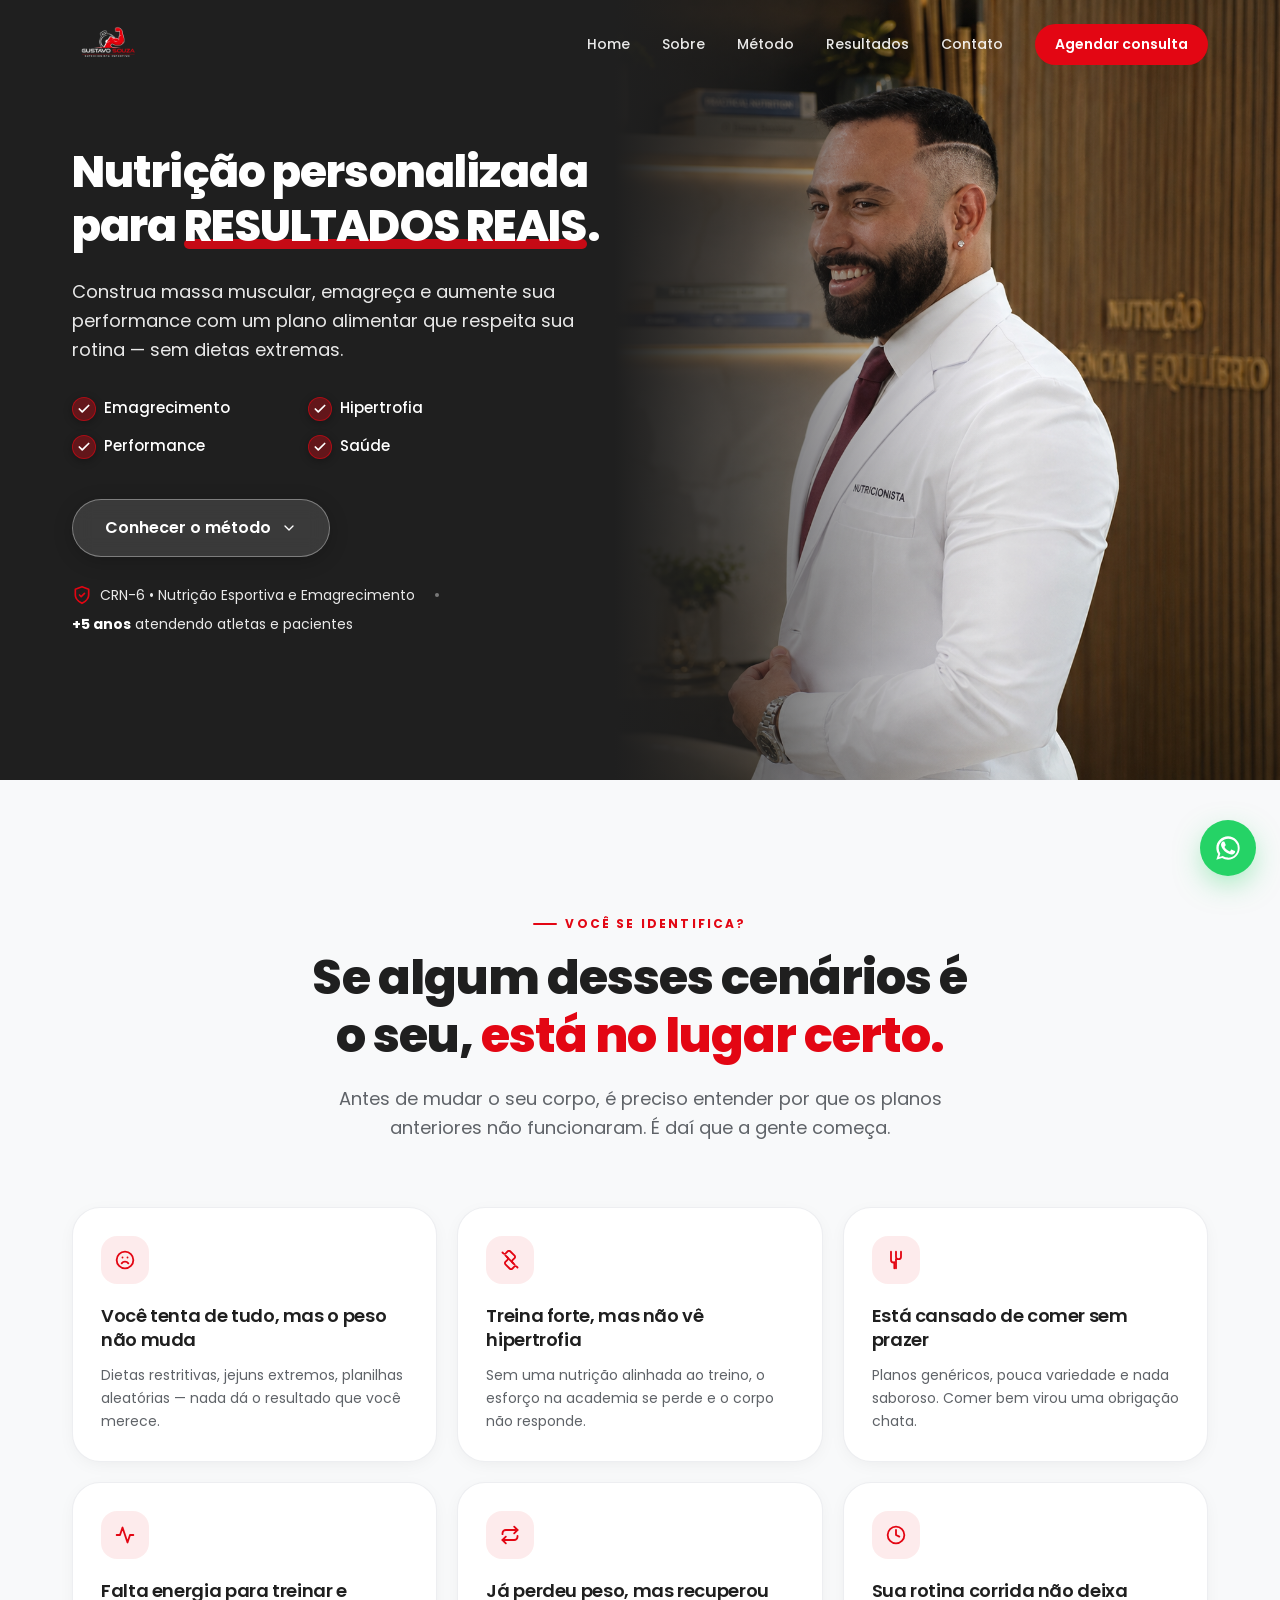
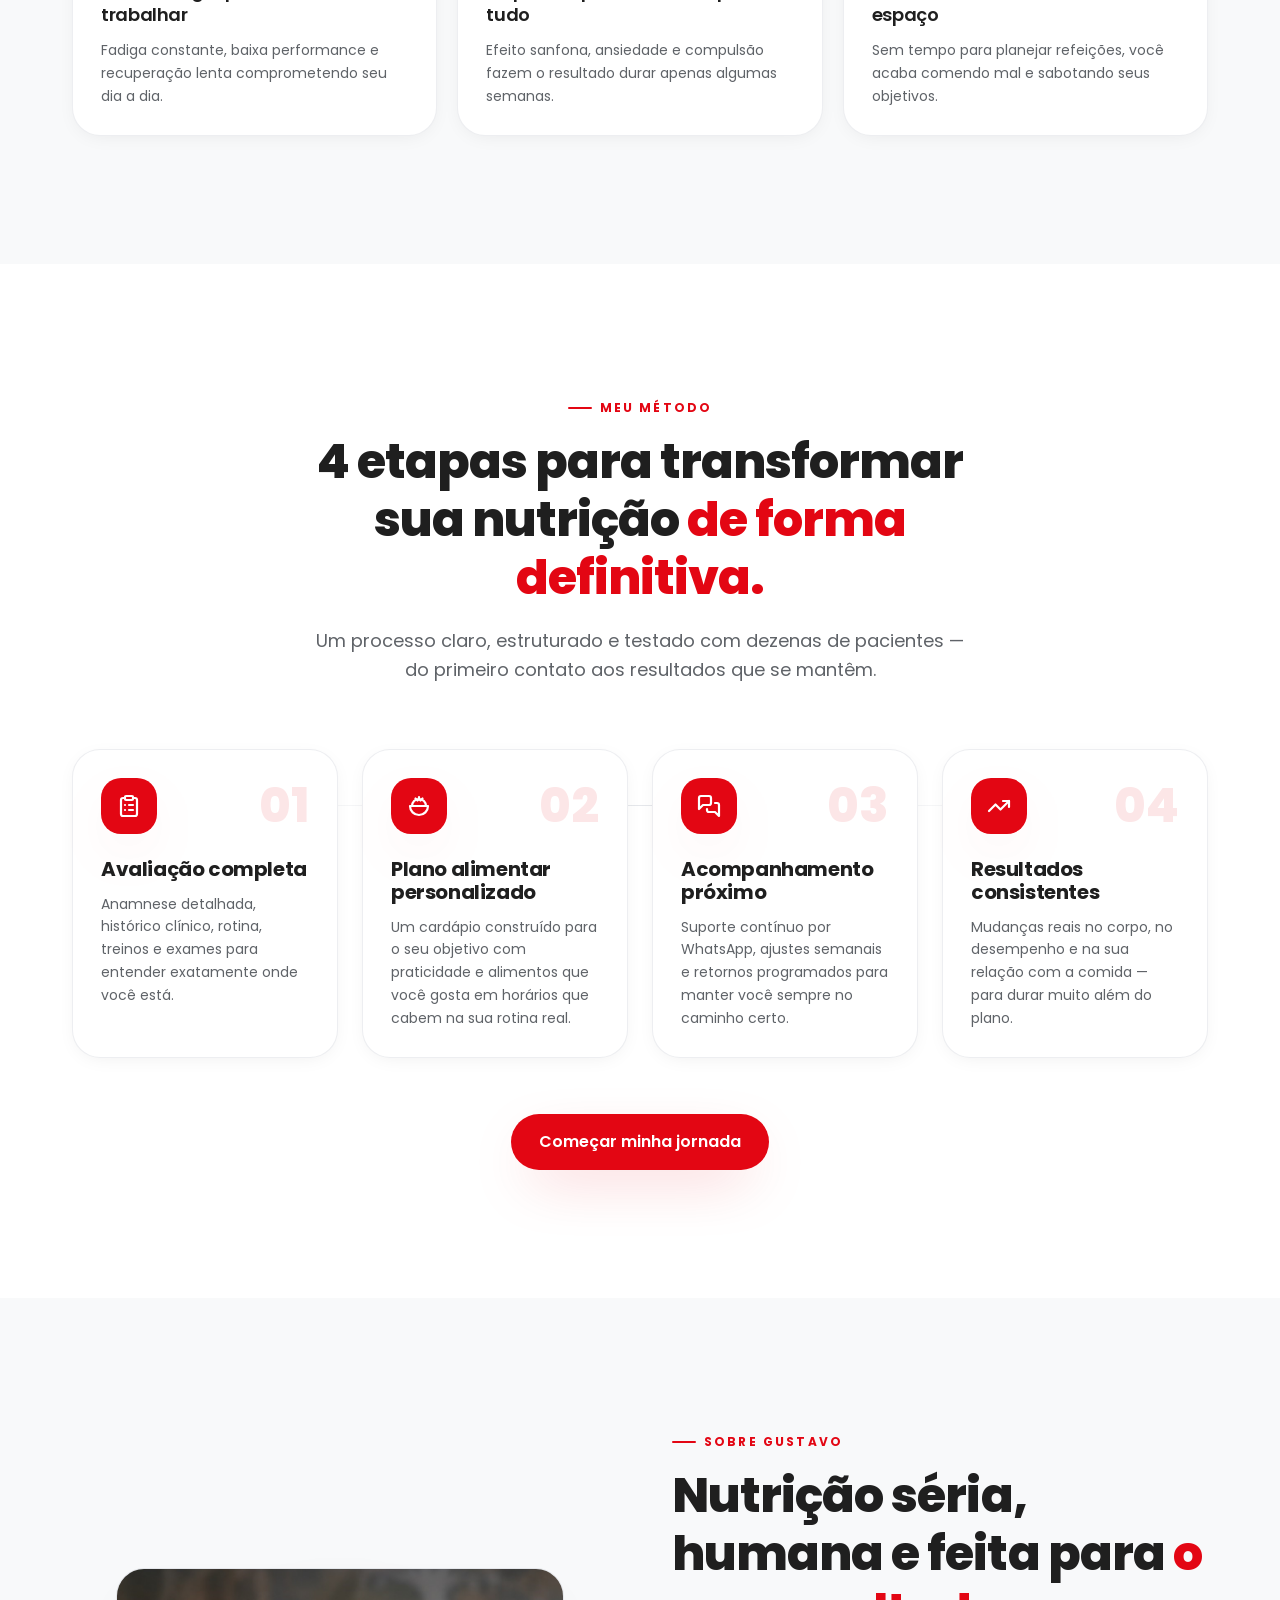
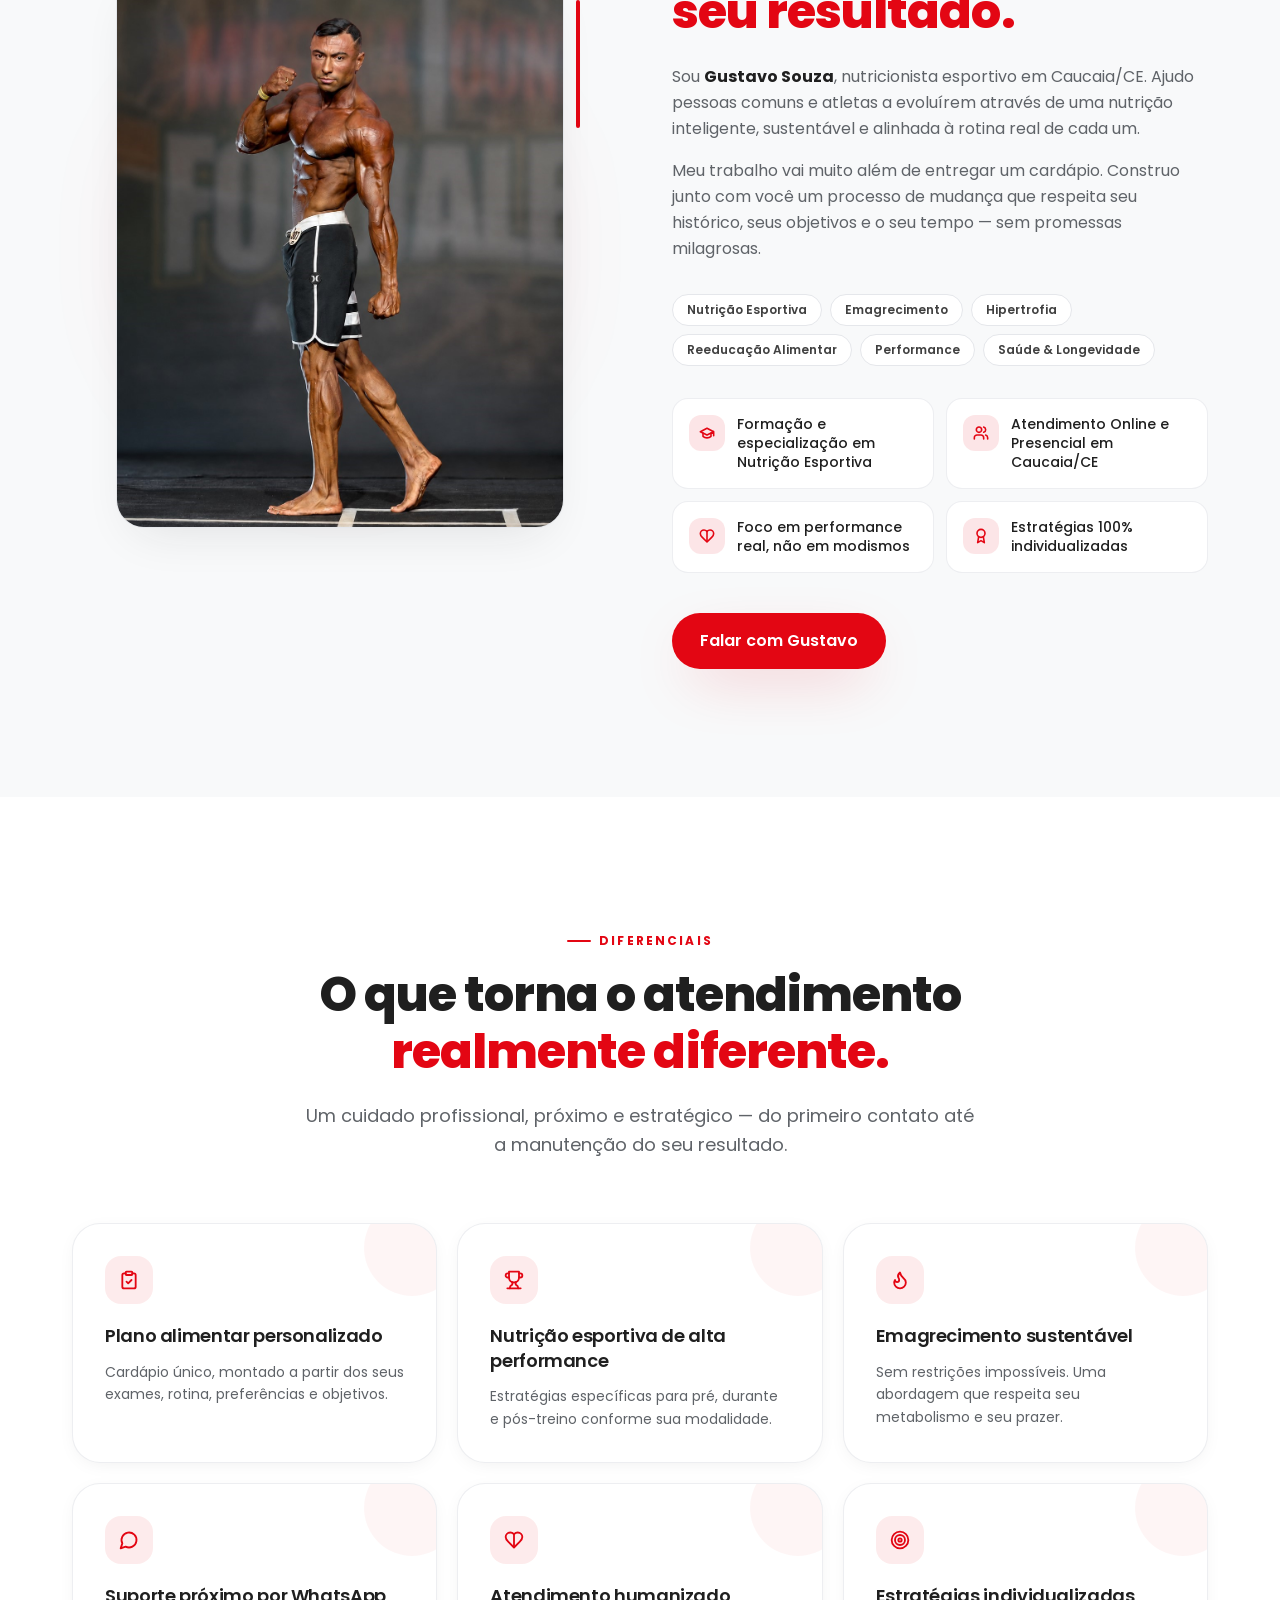
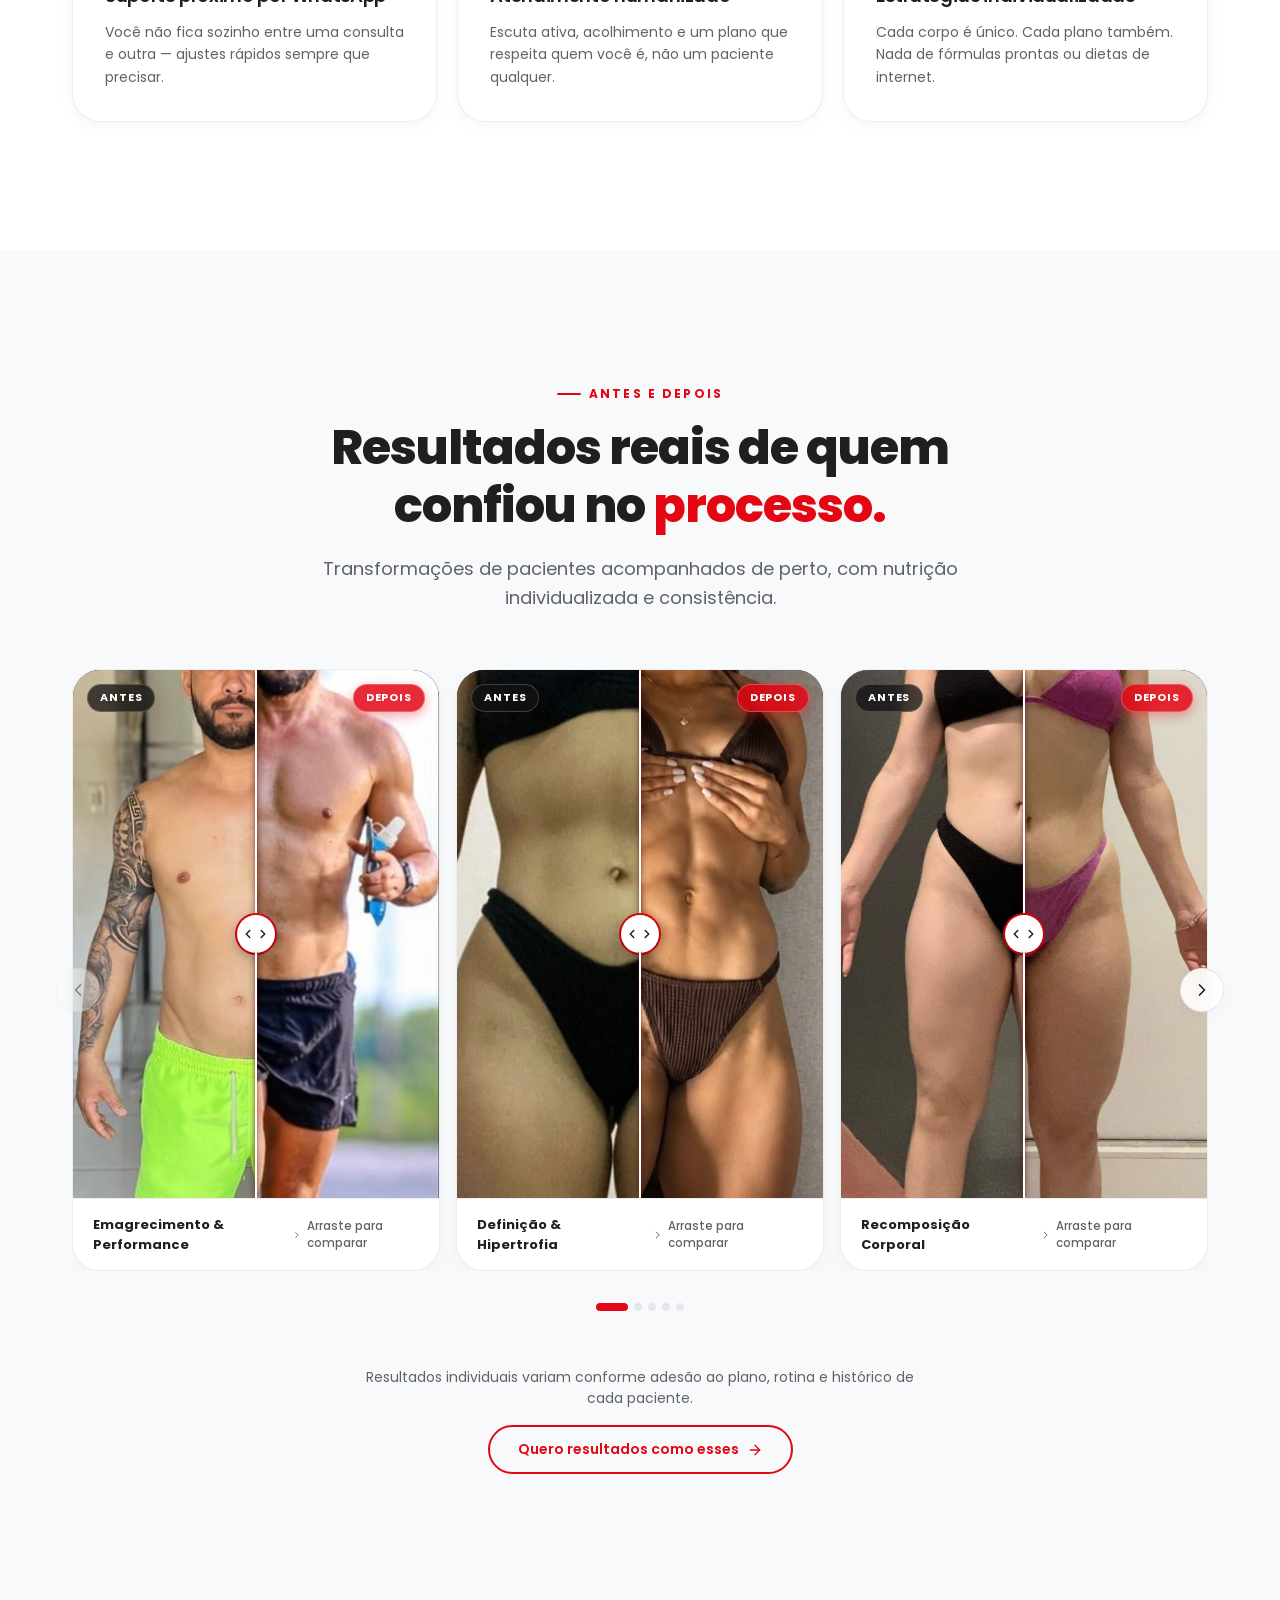
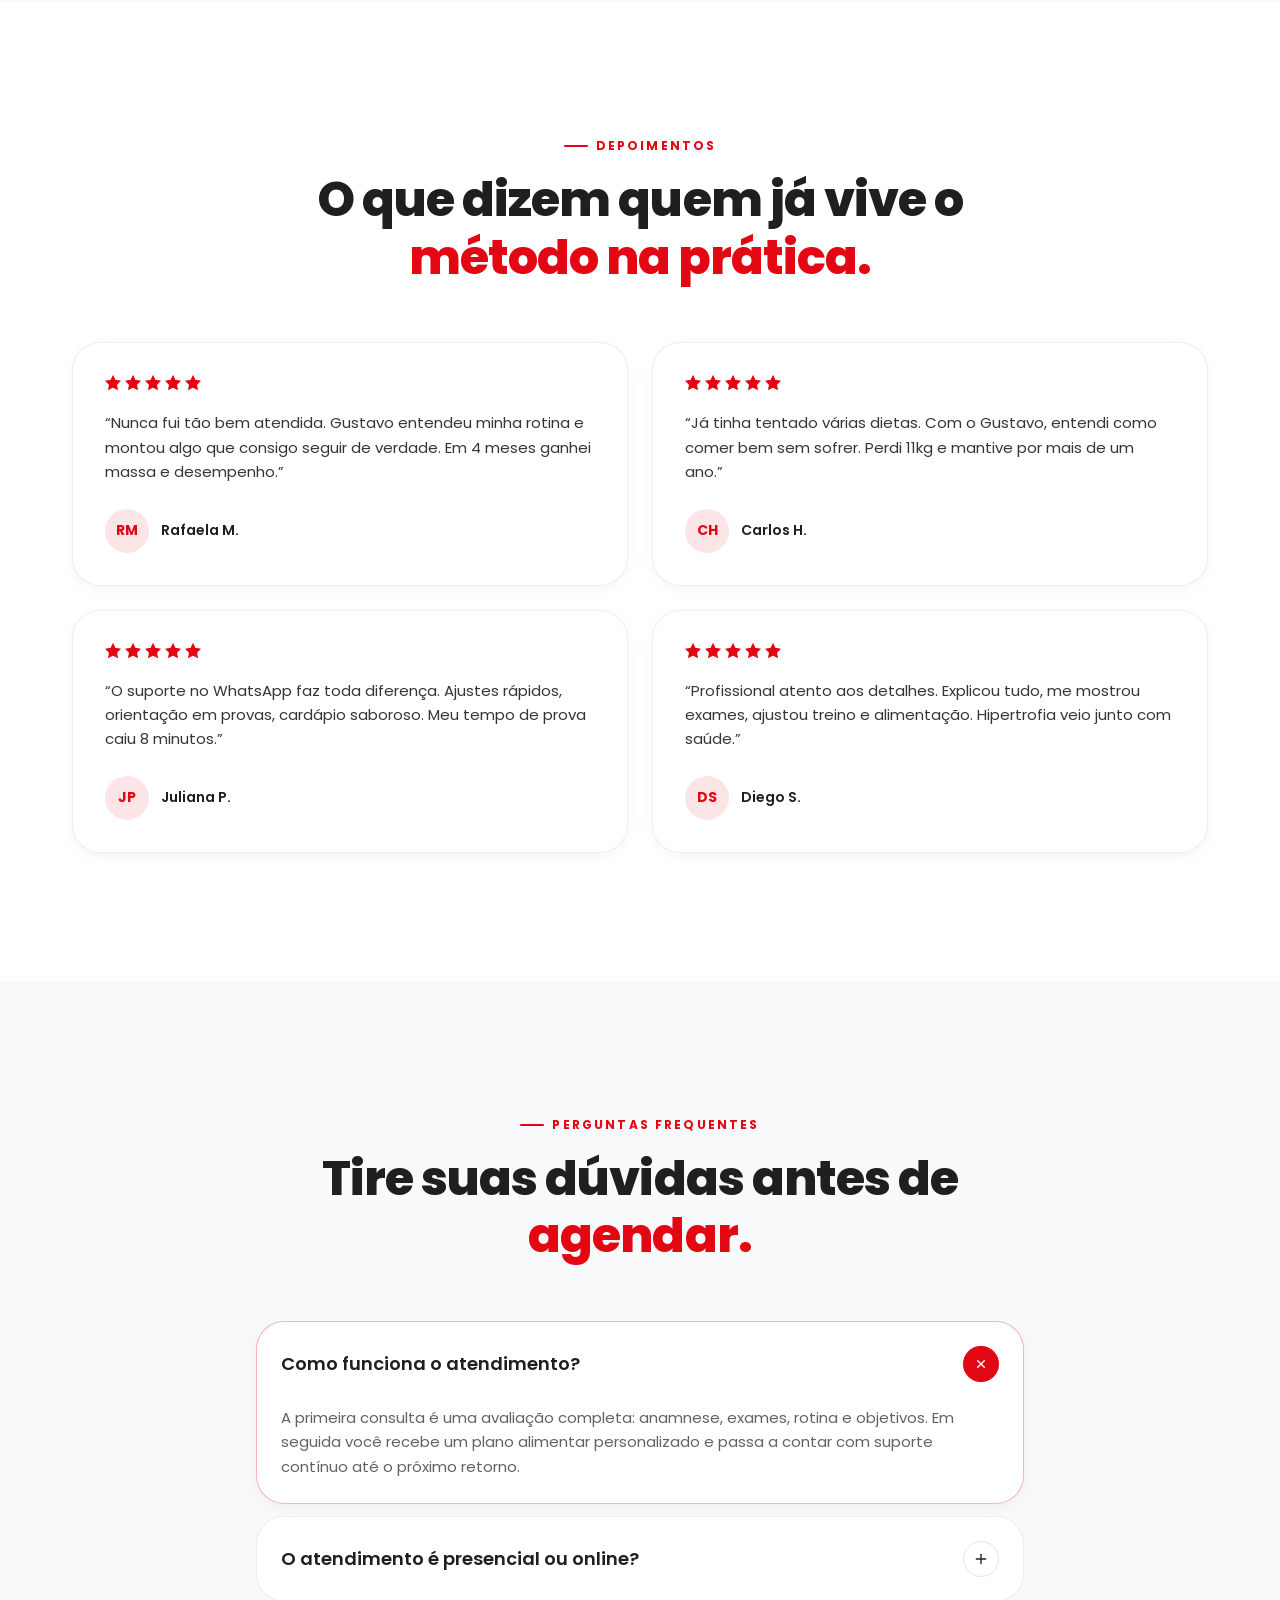
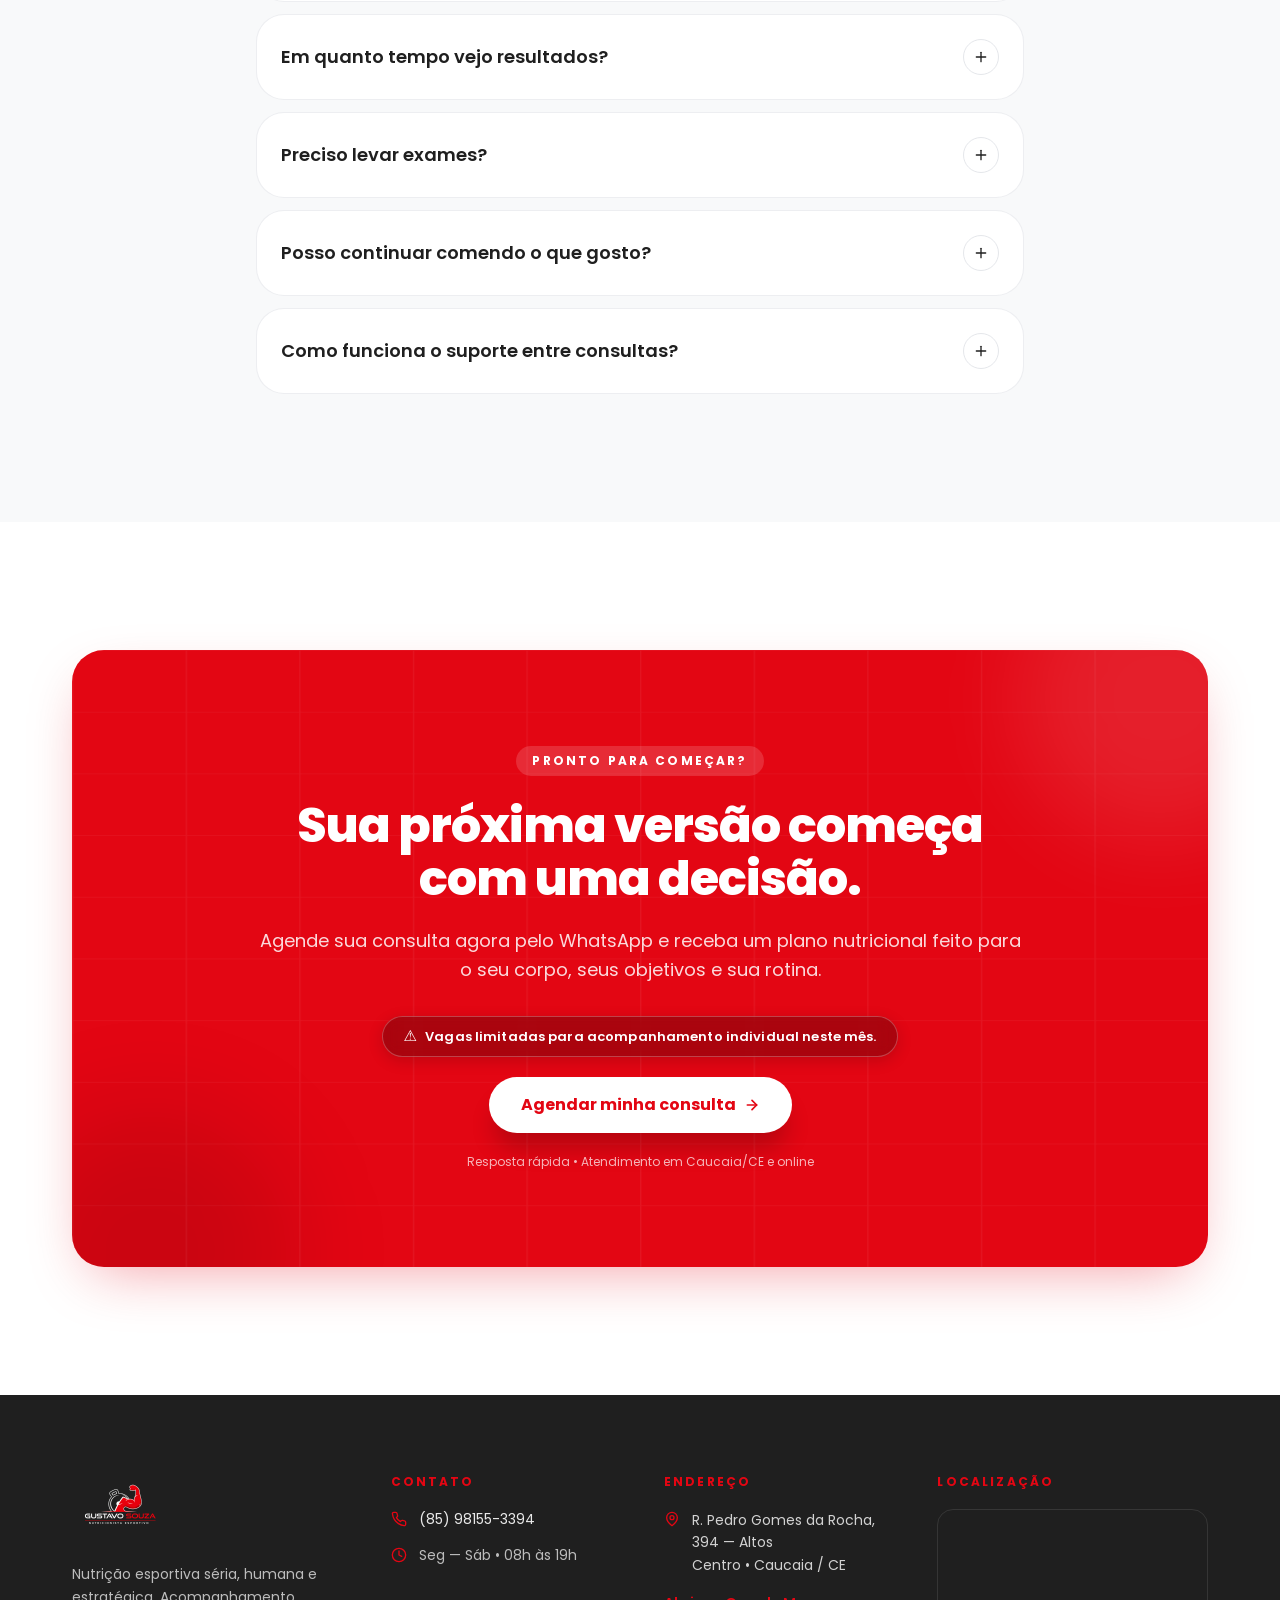
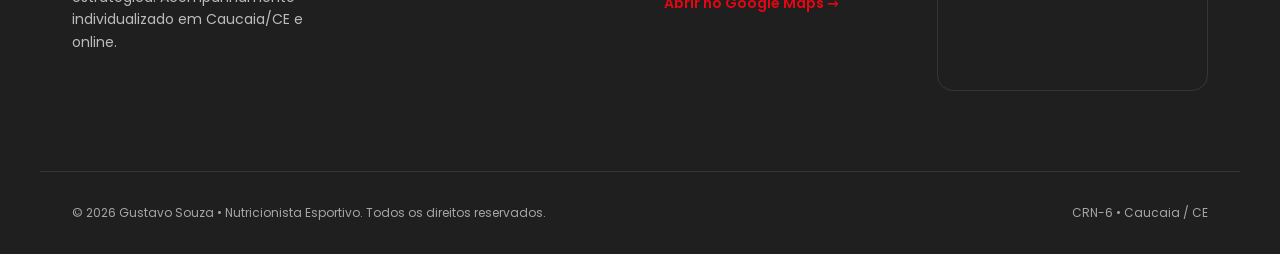
==== index.html @ 4f9041b0 "feat: updates on hero section and Google Tag Manager" ====
<!DOCTYPE html>
<html lang="pt-BR">
<head>
  <!-- Google Tag Manager -->
  <script>(function(w,d,s,l,i){w[l]=w[l]||[];w[l].push({'gtm.start':
  new Date().getTime(),event:'gtm.js'});var f=d.getElementsByTagName(s)[0],
  j=d.createElement(s),dl=l!='dataLayer'?'&l='+l:'';j.async=true;j.src=
  'https://www.googletagmanager.com/gtm.js?id='+i+dl;f.parentNode.insertBefore(j,f);
  })(window,document,'script','dataLayer','GTM-PV9TGR3S');</script>
  <!-- End Google Tag Manager -->

  <meta charset="UTF-8">
  <meta name="viewport" content="width=device-width, initial-scale=1.0">
  
  <title>Gustavo Souza | Nutricionista Esportivo em Caucaia - CE</title>
  <meta name="description" content="Nutrição esportiva personalizada para emagrecimento, hipertrofia e performance. Atendimento presencial em Caucaia/CE e online. Agende sua consulta.">
  <meta name="author" content="Gustavo Souza">
  <link rel="canonical" href="/">
  <link rel="icon" href="favicon.ico" type="image/x-icon">

  <!-- Open Graph / Facebook -->
  <meta property="og:type" content="website">
  <meta property="og:site_name" content="Gustavo Souza — Nutricionista Esportivo">
  <meta property="og:title" content="Gustavo Souza | Nutricionista Esportivo em Caucaia - CE">
  <meta property="og:description" content="Transforme seu corpo com acompanhamento nutricional de verdade. Um plano alimentar 100% individualizado, construído para o seu objetivo, sua rotina e o seu esporte.">
  <meta property="og:image" content="https://pub-bb2e103a32db4e198524a2e9ed8f35b4.r2.dev/20be8e9d-5574-4bac-8b12-e38457a24811/id-preview-db4b318c--a1ed5314-d786-4483-9658-55f9cb4c5304.lovable.app-1783115321858.png">

  <!-- Twitter -->
  <meta name="twitter:card" content="summary_large_image">
  <meta name="twitter:title" content="Gustavo Souza | Nutricionista Esportivo em Caucaia - CE">
  <meta name="twitter:description" content="Transforme seu corpo com acompanhamento nutricional de verdade. Um plano alimentar 100% individualizado, construído para o seu objetivo, sua rotina e o seu esporte.">
  <meta name="twitter:image" content="https://pub-bb2e103a32db4e198524a2e9ed8f35b4.r2.dev/20be8e9d-5574-4bac-8b12-e38457a24811/id-preview-db4b318c--a1ed5314-d786-4483-9658-55f9cb4c5304.lovable.app-1783115321858.png">

  <!-- Google Fonts Preconnect -->
  <link rel="preconnect" href="https://fonts.googleapis.com">
  <link rel="preconnect" href="https://fonts.gstatic.com" crossorigin>

  <!-- Structured Data / Schema.org -->
  <script type="application/ld+json">
  {
    "@context": "https://schema.org",
    "@type": "LocalBusiness",
    "@id": "#gustavo-souza-nutri",
    "name": "Gustavo Souza — Nutricionista Esportivo",
    "description": "Nutrição esportiva personalizada para emagrecimento, hipertrofia e performance. Atendimento presencial em Caucaia/CE e online. Agende sua consulta.",
    "telephone": "+55-85-98155-3394",
    "priceRange": "$$",
    "address": {
      "@type": "PostalAddress",
      "streetAddress": "R. Pedro Gomes da Rocha, 394 Altos",
      "addressLocality": "Caucaia",
      "addressRegion": "CE",
      "addressCountry": "BR"
    },
    "areaServed": "Caucaia, CE",
    "medicalSpecialty": "Nutrition"
  }
  </script>

  <!-- Stylesheet -->
  <link rel="stylesheet" href="css/style.css">
</head>
<body>
  <!-- Google Tag Manager (noscript) -->
  <noscript><iframe src="https://www.googletagmanager.com/ns.html?id=GTM-PV9TGR3S"
  height="0" width="0" style="display:none;visibility:hidden"></iframe></noscript>
  <!-- End Google Tag Manager (noscript) -->

  <!-- Header -->
  <header class="site-header">
    <div class="container-x header-container">
      <a href="#home" class="logo-link">
        <img src="images/logo.png" alt="Gustavo Souza — Nutricionista Esportivo" class="logo-img">
      </a>

      <div class="header-actions">
        <nav class="nav-desktop">
          <a href="#home" class="nav-link">Home</a>
          <a href="#sobre" class="nav-link">Sobre</a>
          <a href="#metodo" class="nav-link">Método</a>
          <a href="#resultados" class="nav-link">Resultados</a>
          <a href="#contato" class="nav-link">Contato</a>
        </nav>

        <a href="#agendar-agora" class="btn-primary">
          Agendar consulta
        </a>

        <button aria-label="Abrir menu" class="btn-mobile-toggle">
          <svg width="20" height="20" viewBox="0 0 24 24" fill="none" stroke="currentColor" stroke-width="2" stroke-linecap="round" stroke-linejoin="round"><line x1="4" x2="20" y1="12" y2="12"/><line x1="4" x2="20" y1="6" y2="6"/><line x1="4" x2="20" y1="18" y2="18"/></svg>
        </button>
      </div>
    </div>

    <!-- Mobile Drawer -->
    <div class="mobile-drawer-wrapper">
      <div class="mobile-drawer-backdrop"></div>
      <aside class="mobile-drawer">
        <div class="drawer-header">
          <img src="images/logo.png" alt="Logo" style="height: 2.5rem;">
          <button aria-label="Fechar menu" class="btn-drawer-close">
            <svg width="20" height="20" viewBox="0 0 24 24" fill="none" stroke="currentColor" stroke-width="2" stroke-linecap="round" stroke-linejoin="round"><path d="M18 6 6 18"/><path d="m6 6 12 12"/></svg>
          </button>
        </div>
        <nav class="drawer-nav">
          <a href="#home" class="drawer-link">Home</a>
          <a href="#sobre" class="drawer-link">Sobre</a>
          <a href="#metodo" class="drawer-link">Método</a>
          <a href="#resultados" class="drawer-link">Resultados</a>
          <a href="#contato" class="drawer-link">Contato</a>
        </nav>
        <a href="#agendar-agora" class="btn-primary btn-primary-lg drawer-link" style="margin-top: auto;">
          Agendar consulta
        </a>
      </aside>
    </div>
  </header>

  <main>
    <!-- Hero Section -->
    <section id="home" class="hero-section">
      <img src="images/gustavo-hero.png" alt="Gustavo Souza, nutricionista esportivo" class="hero-bg-img" loading="eager">
      
      <!-- Contrast Overlays -->
      <div class="hero-overlay-mobile"></div>
      <div class="hero-overlay-mobile-radial"></div>
      <div class="hero-overlay-desktop"></div>

      <div class="container-x hero-content">
        <div class="hero-content-inner">
          <h1 class="hero-title">
            Nutrição personalizada para <span class="highlight-span"><span>RESULTADOS REAIS</span></span>.
          </h1>

          <p class="hero-desc">
            Construa massa muscular, emagreça e aumente sua performance com um plano alimentar que respeita sua rotina — sem dietas extremas.
          </p>

          <ul class="hero-benefits-list">
            <li class="hero-benefit-item">
              <span class="check-icon-box">
                <svg width="14" height="14" viewBox="0 0 24 24" fill="none" stroke="currentColor" stroke-width="3" stroke-linecap="round" stroke-linejoin="round"><polyline points="20 6 9 17 4 12"/></svg>
              </span>
              Emagrecimento
            </li>
            <li class="hero-benefit-item">
              <span class="check-icon-box">
                <svg width="14" height="14" viewBox="0 0 24 24" fill="none" stroke="currentColor" stroke-width="3" stroke-linecap="round" stroke-linejoin="round"><polyline points="20 6 9 17 4 12"/></svg>
              </span>
              Hipertrofia
            </li>
            <li class="hero-benefit-item">
              <span class="check-icon-box">
                <svg width="14" height="14" viewBox="0 0 24 24" fill="none" stroke="currentColor" stroke-width="3" stroke-linecap="round" stroke-linejoin="round"><polyline points="20 6 9 17 4 12"/></svg>
              </span>
              Performance
            </li>
            <li class="hero-benefit-item">
              <span class="check-icon-box">
                <svg width="14" height="14" viewBox="0 0 24 24" fill="none" stroke="currentColor" stroke-width="3" stroke-linecap="round" stroke-linejoin="round"><polyline points="20 6 9 17 4 12"/></svg>
              </span>
              Saúde
            </li>
          </ul>

          <div class="hero-btn-group">
            <a href="#metodo" class="btn-secondary-outline">
              Conhecer o método
              <svg width="16" height="16" viewBox="0 0 24 24" fill="none" stroke="currentColor" stroke-width="2" stroke-linecap="round" stroke-linejoin="round"><path d="m6 9 6 6 6-6"/></svg>
            </a>
          </div>

          <div class="hero-trust-bar">
            <div class="trust-item">
              <svg width="20" height="20" viewBox="0 0 24 24" fill="none" stroke="#E30613" stroke-width="2" stroke-linecap="round" stroke-linejoin="round"><path d="M12 22s8-4 8-10V5l-8-3-8 3v7c0 6 8 10 8 10z"/><path d="m9 12 2 2 4-4"/></svg>
              <span>CRN-6 • Nutrição Esportiva e Emagrecimento</span>
            </div>
            <div class="trust-dot"></div>
            <div>
              <strong style="color: #FFFFFF;">+5 anos</strong> atendendo atletas e pacientes
            </div>
          </div>
        </div>
      </div>
    </section>

    <!-- Problems Section -->
    <section class="py-section bg-surface">
      <div class="container-x">
        <div class="section-header">
          <span class="eyebrow"><span class="eyebrow-line"></span>Você se identifica?</span>
          <h2 class="section-title">
            Se algum desses cenários é o seu, <span class="text-primary">está no lugar certo.</span>
          </h2>
          <p class="section-desc">
            Antes de mudar o seu corpo, é preciso entender por que os planos anteriores não funcionaram. É daí que a gente começa.
          </p>
        </div>

        <div class="cards-grid-3">
          <!-- Card 1 -->
          <article class="problem-card">
            <div class="icon-box-primary">
              <svg width="20" height="20" viewBox="0 0 24 24" fill="none" stroke="currentColor" stroke-width="2.2" stroke-linecap="round" stroke-linejoin="round"><circle cx="12" cy="12" r="10"/><path d="M16 16s-1.5-2-4-2-4 2-4 2"/><line x1="9" x2="9.01" y1="9" y2="9"/><line x1="15" x2="15.01" y1="9" y2="9"/></svg>
            </div>
            <h3 class="card-title">Você tenta de tudo, mas o peso não muda</h3>
            <p class="card-text">Dietas restritivas, jejuns extremos, planilhas aleatórias — nada dá o resultado que você merece.</p>
          </article>

          <!-- Card 2 -->
          <article class="problem-card">
            <div class="icon-box-primary">
              <svg width="20" height="20" viewBox="0 0 24 24" fill="none" stroke="currentColor" stroke-width="2.2" stroke-linecap="round" stroke-linejoin="round"><path d="m6.5 6.5 11 11"/><path d="m21 21-1-1a2 2 0 0 0-2.83 0l-2.5 2.5a2 2 0 0 1-2.83 0l-5.34-5.34a2 2 0 0 1 0-2.83l2.5-2.5a2 2 0 0 0 0-2.83l-1-1"/><path d="m3 3 1 1a2 2 0 0 0 2.83 0l2.5-2.5a2 2 0 0 1 2.83 0l5.34 5.34a2 2 0 0 1 0 2.83l-2.5 2.5a2 2 0 0 0 0 2.83l1 1"/></svg>
            </div>
            <h3 class="card-title">Treina forte, mas não vê hipertrofia</h3>
            <p class="card-text">Sem uma nutrição alinhada ao treino, o esforço na academia se perde e o corpo não responde.</p>
          </article>

          <!-- Card 3 -->
          <article class="problem-card">
            <div class="icon-box-primary">
              <svg width="20" height="20" viewBox="0 0 24 24" fill="none" stroke="currentColor" stroke-width="2.2" stroke-linecap="round" stroke-linejoin="round"><path d="M18 2v6a3 3 0 0 1-3 3 3 3 0 0 1-3-3V2"/><path d="M12 11v11"/><path d="M6 2v10a3 3 0 0 0 3 3h1"/><path d="M10 15v7"/></svg>
            </div>
            <h3 class="card-title">Está cansado de comer sem prazer</h3>
            <p class="card-text">Planos genéricos, pouca variedade e nada saboroso. Comer bem virou uma obrigação chata.</p>
          </article>

          <!-- Card 4 -->
          <article class="problem-card">
            <div class="icon-box-primary">
              <svg width="20" height="20" viewBox="0 0 24 24" fill="none" stroke="currentColor" stroke-width="2.2" stroke-linecap="round" stroke-linejoin="round"><path d="M22 12h-4l-3 9L9 3l-3 9H2"/></svg>
            </div>
            <h3 class="card-title">Falta energia para treinar e trabalhar</h3>
            <p class="card-text">Fadiga constante, baixa performance e recuperação lenta comprometendo seu dia a dia.</p>
          </article>

          <!-- Card 5 -->
          <article class="problem-card">
            <div class="icon-box-primary">
              <svg width="20" height="20" viewBox="0 0 24 24" fill="none" stroke="currentColor" stroke-width="2.2" stroke-linecap="round" stroke-linejoin="round"><path d="m17 2 4 4-4 4"/><path d="M3 11v-1a4 4 0 0 1 4-4h14"/><path d="m7 22-4-4 4-4"/><path d="M21 13v1a4 4 0 0 1-4 4H3"/></svg>
            </div>
            <h3 class="card-title">Já perdeu peso, mas recuperou tudo</h3>
            <p class="card-text">Efeito sanfona, ansiedade e compulsão fazem o resultado durar apenas algumas semanas.</p>
          </article>

          <!-- Card 6 -->
          <article class="problem-card">
            <div class="icon-box-primary">
              <svg width="20" height="20" viewBox="0 0 24 24" fill="none" stroke="currentColor" stroke-width="2.2" stroke-linecap="round" stroke-linejoin="round"><circle cx="12" cy="12" r="10"/><polyline points="12 6 12 12 16 14"/></svg>
            </div>
            <h3 class="card-title">Sua rotina corrida não deixa espaço</h3>
            <p class="card-text">Sem tempo para planejar refeições, você acaba comendo mal e sabotando seus objetivos.</p>
          </article>
        </div>
      </div>
    </section>

    <!-- Method Section -->
    <section id="metodo" class="py-section">
      <div class="container-x">
        <div class="section-header">
          <span class="eyebrow"><span class="eyebrow-line"></span>Meu método</span>
          <h2 class="section-title">
            4 etapas para transformar sua nutrição <span class="text-primary">de forma definitiva.</span>
          </h2>
          <p class="section-desc">
            Um processo claro, estruturado e testado com dezenas de pacientes — do primeiro contato aos resultados que se mantêm.
          </p>
        </div>

        <div class="method-timeline">
          <div class="method-line"></div>
          <ol class="method-grid">
            <!-- Step 1 -->
            <li class="method-card">
              <div class="method-card-top">
                <div class="method-icon-badge">
                  <svg width="24" height="24" viewBox="0 0 24 24" fill="none" stroke="currentColor" stroke-width="2.2" stroke-linecap="round" stroke-linejoin="round"><path d="M16 4h2a2 2 0 0 1 2 2v14a2 2 0 0 1-2 2H6a2 2 0 0 1-2-2V6a2 2 0 0 1 2-2h2"/><path d="M15 2H9a1 1 0 0 0-1 1v2a1 1 0 0 0 1 1h6a1 1 0 0 0 1-1V3a1 1 0 0 0-1-1Z"/><path d="M12 11h4"/><path d="M12 16h4"/><path d="M8 11h.01"/><path d="M8 16h.01"/></svg>
                </div>
                <span class="method-number">01</span>
              </div>
              <h3 class="method-card-title">Avaliação completa</h3>
              <p class="card-text">Anamnese detalhada, histórico clínico, rotina, treinos e exames para entender exatamente onde você está.</p>
            </li>

            <!-- Step 2 -->
            <li class="method-card">
              <div class="method-card-top">
                <div class="method-icon-badge">
                  <svg width="24" height="24" viewBox="0 0 24 24" fill="none" stroke="currentColor" stroke-width="2.2" stroke-linecap="round" stroke-linejoin="round"><path d="M12 21a9 9 0 0 0 9-9H3a9 9 0 0 0 9 9Z"/><path d="M19 12a7 7 0 0 0-14 0"/><path d="M12 3v3"/><path d="m15.5 4.5-2 2"/><path d="m8.5 4.5 2 2"/></svg>
                </div>
                <span class="method-number">02</span>
              </div>
              <h3 class="method-card-title">Plano alimentar personalizado</h3>
              <p class="card-text">Um cardápio construído para o seu objetivo com praticidade e alimentos que você gosta em horários que cabem na sua rotina real.</p>
            </li>

            <!-- Step 3 -->
            <li class="method-card">
              <div class="method-card-top">
                <div class="method-icon-badge">
                  <svg width="24" height="24" viewBox="0 0 24 24" fill="none" stroke="currentColor" stroke-width="2.2" stroke-linecap="round" stroke-linejoin="round"><path d="M14 9a2 2 0 0 1-2 2H6l-4 4V4c0-1.1.9-2 2-2h8a2 2 0 0 1 2 2v5Z"/><path d="M18 9h2a2 2 0 0 1 2 2v11l-4-4h-6a2 2 0 0 1-2-2v-1"/></svg>
                </div>
                <span class="method-number">03</span>
              </div>
              <h3 class="method-card-title">Acompanhamento próximo</h3>
              <p class="card-text">Suporte contínuo por WhatsApp, ajustes semanais e retornos programados para manter você sempre no caminho certo.</p>
            </li>

            <!-- Step 4 -->
            <li class="method-card">
              <div class="method-card-top">
                <div class="method-icon-badge">
                  <svg width="24" height="24" viewBox="0 0 24 24" fill="none" stroke="currentColor" stroke-width="2.2" stroke-linecap="round" stroke-linejoin="round"><polyline points="22 7 13.5 15.5 8.5 10.5 2 17"/><polyline points="16 7 22 7 22 13"/></svg>
                </div>
                <span class="method-number">04</span>
              </div>
              <h3 class="method-card-title">Resultados consistentes</h3>
              <p class="card-text">Mudanças reais no corpo, no desempenho e na sua relação com a comida — para durar muito além do plano.</p>
            </li>
          </ol>
        </div>

        <div style="margin-top: 3.5rem; display: flex; justify-content: center;">
          <a href="#agendar-agora" class="btn-primary btn-primary-lg">
            Começar minha jornada
          </a>
        </div>
      </div>
    </section>

    <!-- About Section -->
    <section id="sobre" class="py-section bg-surface">
      <div class="container-x">
        <div class="about-grid">
          <!-- Photo column -->
          <div class="about-photo-wrapper">
            <div class="about-photo-glow"></div>
            <div class="about-photo-accent-bar"></div>
            <div class="about-photo-frame">
              <img src="images/gustavo.jpg" alt="Gustavo Souza — retrato profissional" class="about-photo-img" loading="lazy">
            </div>
          </div>

          <!-- Content column -->
          <div>
            <span class="eyebrow"><span class="eyebrow-line"></span>Sobre Gustavo</span>
            <h2 class="section-title" style="margin-top: 1rem;">
              Nutrição séria, humana e feita para <span class="text-primary">o seu resultado.</span>
            </h2>

            <div class="about-copy">
              <p>
                Sou <strong style="color: var(--foreground);">Gustavo Souza</strong>, nutricionista esportivo em Caucaia/CE. Ajudo pessoas comuns e atletas a evoluírem através de uma nutrição inteligente, sustentável e alinhada à rotina real de cada um.
              </p>
              <p>
                Meu trabalho vai muito além de entregar um cardápio. Construo junto com você um processo de mudança que respeita seu histórico, seus objetivos e o seu tempo — sem promessas milagrosas.
              </p>
            </div>

            <div class="chips-container">
              <span class="chip-item">Nutrição Esportiva</span>
              <span class="chip-item">Emagrecimento</span>
              <span class="chip-item">Hipertrofia</span>
              <span class="chip-item">Reeducação Alimentar</span>
              <span class="chip-item">Performance</span>
              <span class="chip-item">Saúde &amp; Longevidade</span>
            </div>

            <ul class="highlights-grid">
              <li class="highlight-box">
                <span class="highlight-icon-box">
                  <svg width="16" height="16" viewBox="0 0 24 24" fill="none" stroke="currentColor" stroke-width="2.4" stroke-linecap="round" stroke-linejoin="round"><path d="M22 10v6M2 10l10-5 10 5-10 5z"/><path d="M6 12v5c3 3 9 3 12 0v-5"/></svg>
                </span>
                <span class="highlight-label">Formação e especialização em Nutrição Esportiva</span>
              </li>
              <li class="highlight-box">
                <span class="highlight-icon-box">
                  <svg width="16" height="16" viewBox="0 0 24 24" fill="none" stroke="currentColor" stroke-width="2.4" stroke-linecap="round" stroke-linejoin="round"><path d="M16 21v-2a4 4 0 0 0-4-4H6a4 4 0 0 0-4 4v2"/><circle cx="9" cy="7" r="4"/><path d="M22 21v-2a4 4 0 0 0-3-3.87"/><path d="M16 3.13a4 4 0 0 1 0 7.75"/></svg>
                </span>
                <span class="highlight-label">Atendimento Online e Presencial em Caucaia/CE</span>
              </li>
              <li class="highlight-box">
                <span class="highlight-icon-box">
                  <svg width="16" height="16" viewBox="0 0 24 24" fill="none" stroke="currentColor" stroke-width="2.4" stroke-linecap="round" stroke-linejoin="round"><path d="M19 14c1.49-1.46 3-3.21 3-5.5A5.5 5.5 0 0 0 16.5 3c-1.76 0-3 .5-4.5 2-1.5-1.5-2.74-2-4.5-2A5.5 5.5 0 0 0 2 8.5c0 2.3 1.5 4.05 3 5.5l7 7Z"/><path d="M12 5v14"/></svg>
                </span>
                <span class="highlight-label">Foco em performance real, não em modismos</span>
              </li>
              <li class="highlight-box">
                <span class="highlight-icon-box">
                  <svg width="16" height="16" viewBox="0 0 24 24" fill="none" stroke="currentColor" stroke-width="2.4" stroke-linecap="round" stroke-linejoin="round"><circle cx="12" cy="8" r="6"/><path d="M15.477 12.89 17 22l-5-3-5 3 1.523-9.11"/></svg>
                </span>
                <span class="highlight-label">Estratégias 100% individualizadas</span>
              </li>
            </ul>

            <a href="#agendar-agora" class="btn-primary btn-primary-lg" style="margin-top: 2.5rem;">
              Falar com Gustavo
            </a>
          </div>
        </div>
      </div>
    </section>

    <!-- Differentials Section -->
    <section class="py-section">
      <div class="container-x">
        <div class="section-header">
          <span class="eyebrow"><span class="eyebrow-line"></span>Diferenciais</span>
          <h2 class="section-title">
            O que torna o atendimento <span class="text-primary">realmente diferente.</span>
          </h2>
          <p class="section-desc">
            Um cuidado profissional, próximo e estratégico — do primeiro contato até a manutenção do seu resultado.
          </p>
        </div>

        <div class="cards-grid-3">
          <!-- Diff 1 -->
          <article class="differential-card">
            <div class="diff-radial-shape"></div>
            <div class="icon-box-primary">
              <svg width="20" height="20" viewBox="0 0 24 24" fill="none" stroke="currentColor" stroke-width="2.2" stroke-linecap="round" stroke-linejoin="round"><rect width="8" height="4" x="8" y="2" rx="1" ry="1"/><path d="M16 4h2a2 2 0 0 1 2 2v14a2 2 0 0 1-2 2H6a2 2 0 0 1-2-2V6a2 2 0 0 1 2-2h2"/><path d="m9 14 2 2 4-4"/></svg>
            </div>
            <h3 class="card-title">Plano alimentar personalizado</h3>
            <p class="card-text">Cardápio único, montado a partir dos seus exames, rotina, preferências e objetivos.</p>
          </article>

          <!-- Diff 2 -->
          <article class="differential-card">
            <div class="diff-radial-shape"></div>
            <div class="icon-box-primary">
              <svg width="20" height="20" viewBox="0 0 24 24" fill="none" stroke="currentColor" stroke-width="2.2" stroke-linecap="round" stroke-linejoin="round"><path d="M6 9H4.5a2.5 2.5 0 0 1 0-5H6"/><path d="M18 9h1.5a2.5 2.5 0 0 0 0-5H18"/><path d="M4 22h16"/><path d="M10 14.66V17c0 .55-.47.98-.97 1.21C7.85 18.75 7 20.24 7 22"/><path d="M14 14.66V17c0 .55.47.98.97 1.21C16.15 18.75 17 20.24 17 22"/><path d="M18 2H6v7a6 6 0 0 0 12 0V2Z"/></svg>
            </div>
            <h3 class="card-title">Nutrição esportiva de alta performance</h3>
            <p class="card-text">Estratégias específicas para pré, durante e pós-treino conforme sua modalidade.</p>
          </article>

          <!-- Diff 3 -->
          <article class="differential-card">
            <div class="diff-radial-shape"></div>
            <div class="icon-box-primary">
              <svg width="20" height="20" viewBox="0 0 24 24" fill="none" stroke="currentColor" stroke-width="2.2" stroke-linecap="round" stroke-linejoin="round"><path d="M8.5 14.5A2.5 2.5 0 0 0 11 12c0-1.38-.5-2-1-3-1.072-2.143-.224-4.054 2-6 .5 2.5 2 4.9 4 6.5 2 1.6 3 3.5 3 5.5a7 7 0 1 1-14 0c0-1.153.433-2.294 1-3a2.5 2.5 0 0 0 2.5 2.5z"/></svg>
            </div>
            <h3 class="card-title">Emagrecimento sustentável</h3>
            <p class="card-text">Sem restrições impossíveis. Uma abordagem que respeita seu metabolismo e seu prazer.</p>
          </article>

          <!-- Diff 4 -->
          <article class="differential-card">
            <div class="diff-radial-shape"></div>
            <div class="icon-box-primary">
              <svg width="20" height="20" viewBox="0 0 24 24" fill="none" stroke="currentColor" stroke-width="2.2" stroke-linecap="round" stroke-linejoin="round"><path d="M7.9 20A9 9 0 1 0 4 16.1L2 22Z"/></svg>
            </div>
            <h3 class="card-title">Suporte próximo por WhatsApp</h3>
            <p class="card-text">Você não fica sozinho entre uma consulta e outra — ajustes rápidos sempre que precisar.</p>
          </article>

          <!-- Diff 5 -->
          <article class="differential-card">
            <div class="diff-radial-shape"></div>
            <div class="icon-box-primary">
              <svg width="20" height="20" viewBox="0 0 24 24" fill="none" stroke="currentColor" stroke-width="2.2" stroke-linecap="round" stroke-linejoin="round"><path d="M19 14c1.49-1.46 3-3.21 3-5.5A5.5 5.5 0 0 0 16.5 3c-1.76 0-3 .5-4.5 2-1.5-1.5-2.74-2-4.5-2A5.5 5.5 0 0 0 2 8.5c0 2.3 1.5 4.05 3 5.5l7 7Z"/><path d="M12 5v14"/></svg>
            </div>
            <h3 class="card-title">Atendimento humanizado</h3>
            <p class="card-text">Escuta ativa, acolhimento e um plano que respeita quem você é, não um paciente qualquer.</p>
          </article>

          <!-- Diff 6 -->
          <article class="differential-card">
            <div class="diff-radial-shape"></div>
            <div class="icon-box-primary">
              <svg width="20" height="20" viewBox="0 0 24 24" fill="none" stroke="currentColor" stroke-width="2.2" stroke-linecap="round" stroke-linejoin="round"><circle cx="12" cy="12" r="10"/><circle cx="12" cy="12" r="6"/><circle cx="12" cy="12" r="2"/></svg>
            </div>
            <h3 class="card-title">Estratégias individualizadas</h3>
            <p class="card-text">Cada corpo é único. Cada plano também. Nada de fórmulas prontas ou dietas de internet.</p>
          </article>
        </div>
      </div>
    </section>

    <!-- Results Section -->
    <section id="resultados" class="py-section bg-surface">
      <div class="container-x">
        <div class="section-header">
          <span class="eyebrow"><span class="eyebrow-line"></span>Antes e depois</span>
          <h2 class="section-title">
            Resultados reais de quem confiou no <span class="text-primary">processo.</span>
          </h2>
          <p class="section-desc">
            Transformações de pacientes acompanhados de perto, com nutrição individualizada e consistência.
          </p>
        </div>

        <div class="carousel-container">
          <!-- Buttons -->
          <button class="carousel-btn carousel-btn-prev" aria-label="Slide anterior">
            <svg width="20" height="20" viewBox="0 0 24 24" fill="none" stroke="currentColor" stroke-width="2" stroke-linecap="round" stroke-linejoin="round"><path d="m15 18-6-6 6-6"/></svg>
          </button>
          <button class="carousel-btn carousel-btn-next" aria-label="Próximo slide">
            <svg width="20" height="20" viewBox="0 0 24 24" fill="none" stroke="currentColor" stroke-width="2" stroke-linecap="round" stroke-linejoin="round"><path d="m9 18 6-6-6-6"/></svg>
          </button>

          <!-- Viewport -->
          <div class="carousel-viewport">
            <div class="carousel-track">
              <!-- Slide 1 -->
              <div class="carousel-slide">
                <div class="result-card">
                  <div class="img-compare" data-compare>
                    <img src="images/resultado-2-depois.jpg" alt="Depois — Paciente Gustavo Souza" class="img-compare-img img-compare-after" loading="lazy">
                    <div class="img-compare-overlay">
                      <img src="images/resultado-2-antes.jpg" alt="Antes — Paciente Gustavo Souza" class="img-compare-img img-compare-before" loading="lazy">
                    </div>
                    <div class="img-compare-handle" aria-hidden="true">
                      <div class="handle-line"></div>
                      <div class="handle-thumb">
                        <svg width="14" height="14" viewBox="0 0 24 24" fill="none" stroke="currentColor" stroke-width="2.5" stroke-linecap="round" stroke-linejoin="round"><polyline points="15 18 9 12 15 6"/></svg>
                        <svg width="14" height="14" viewBox="0 0 24 24" fill="none" stroke="currentColor" stroke-width="2.5" stroke-linecap="round" stroke-linejoin="round"><polyline points="9 18 15 12 9 6"/></svg>
                      </div>
                      <div class="handle-line"></div>
                    </div>
                    <span class="compare-badge badge-antes">Antes</span>
                    <span class="compare-badge badge-depois">Depois</span>
                    <input type="range" min="0" max="100" value="50" class="img-compare-slider" aria-label="Arraste para comparar antes e depois">
                  </div>
                  <div class="result-card-info">
                    <span class="result-card-tag">Emagrecimento &amp; Performance</span>
                    <span class="result-card-hint">
                      <svg width="12" height="12" viewBox="0 0 24 24" fill="none" stroke="currentColor" stroke-width="2" stroke-linecap="round" stroke-linejoin="round"><path d="m9 18 6-6-6-6"/></svg>
                      Arraste para comparar
                    </span>
                  </div>
                </div>
              </div>

              <!-- Slide 2 -->
              <div class="carousel-slide">
                <div class="result-card">
                  <div class="img-compare" data-compare>
                    <img src="images/resultado-3-depois.jpg" alt="Depois — Paciente Gustavo Souza" class="img-compare-img img-compare-after" loading="lazy">
                    <div class="img-compare-overlay">
                      <img src="images/resultado-3-antes.jpg" alt="Antes — Paciente Gustavo Souza" class="img-compare-img img-compare-before" loading="lazy">
                    </div>
                    <div class="img-compare-handle" aria-hidden="true">
                      <div class="handle-line"></div>
                      <div class="handle-thumb">
                        <svg width="14" height="14" viewBox="0 0 24 24" fill="none" stroke="currentColor" stroke-width="2.5" stroke-linecap="round" stroke-linejoin="round"><polyline points="15 18 9 12 15 6"/></svg>
                        <svg width="14" height="14" viewBox="0 0 24 24" fill="none" stroke="currentColor" stroke-width="2.5" stroke-linecap="round" stroke-linejoin="round"><polyline points="9 18 15 12 9 6"/></svg>
                      </div>
                      <div class="handle-line"></div>
                    </div>
                    <span class="compare-badge badge-antes">Antes</span>
                    <span class="compare-badge badge-depois">Depois</span>
                    <input type="range" min="0" max="100" value="50" class="img-compare-slider" aria-label="Arraste para comparar antes e depois">
                  </div>
                  <div class="result-card-info">
                    <span class="result-card-tag">Definição &amp; Hipertrofia</span>
                    <span class="result-card-hint">
                      <svg width="12" height="12" viewBox="0 0 24 24" fill="none" stroke="currentColor" stroke-width="2" stroke-linecap="round" stroke-linejoin="round"><path d="m9 18 6-6-6-6"/></svg>
                      Arraste para comparar
                    </span>
                  </div>
                </div>
              </div>

              <!-- Slide 3 -->
              <div class="carousel-slide">
                <div class="result-card">
                  <div class="img-compare" data-compare>
                    <img src="images/resultado-4-depois.jpg" alt="Depois — Paciente Gustavo Souza" class="img-compare-img img-compare-after" loading="lazy">
                    <div class="img-compare-overlay">
                      <img src="images/resultado-4-antes.jpg" alt="Antes — Paciente Gustavo Souza" class="img-compare-img img-compare-before" loading="lazy">
                    </div>
                    <div class="img-compare-handle" aria-hidden="true">
                      <div class="handle-line"></div>
                      <div class="handle-thumb">
                        <svg width="14" height="14" viewBox="0 0 24 24" fill="none" stroke="currentColor" stroke-width="2.5" stroke-linecap="round" stroke-linejoin="round"><polyline points="15 18 9 12 15 6"/></svg>
                        <svg width="14" height="14" viewBox="0 0 24 24" fill="none" stroke="currentColor" stroke-width="2.5" stroke-linecap="round" stroke-linejoin="round"><polyline points="9 18 15 12 9 6"/></svg>
                      </div>
                      <div class="handle-line"></div>
                    </div>
                    <span class="compare-badge badge-antes">Antes</span>
                    <span class="compare-badge badge-depois">Depois</span>
                    <input type="range" min="0" max="100" value="50" class="img-compare-slider" aria-label="Arraste para comparar antes e depois">
                  </div>
                  <div class="result-card-info">
                    <span class="result-card-tag">Recomposição Corporal</span>
                    <span class="result-card-hint">
                      <svg width="12" height="12" viewBox="0 0 24 24" fill="none" stroke="currentColor" stroke-width="2" stroke-linecap="round" stroke-linejoin="round"><path d="m9 18 6-6-6-6"/></svg>
                      Arraste para comparar
                    </span>
                  </div>
                </div>
              </div>

              <!-- Slide 4 -->
              <div class="carousel-slide">
                <div class="result-card">
                  <div class="img-compare" data-compare>
                    <img src="images/resultado-1-depois.jpg" alt="Depois — Paciente Gustavo Souza" class="img-compare-img img-compare-after" loading="lazy">
                    <div class="img-compare-overlay">
                      <img src="images/resultado-1-antes.jpg" alt="Antes — Paciente Gustavo Souza" class="img-compare-img img-compare-before" loading="lazy">
                    </div>
                    <div class="img-compare-handle" aria-hidden="true">
                      <div class="handle-line"></div>
                      <div class="handle-thumb">
                        <svg width="14" height="14" viewBox="0 0 24 24" fill="none" stroke="currentColor" stroke-width="2.5" stroke-linecap="round" stroke-linejoin="round"><polyline points="15 18 9 12 15 6"/></svg>
                        <svg width="14" height="14" viewBox="0 0 24 24" fill="none" stroke="currentColor" stroke-width="2.5" stroke-linecap="round" stroke-linejoin="round"><polyline points="9 18 15 12 9 6"/></svg>
                      </div>
                      <div class="handle-line"></div>
                    </div>
                    <span class="compare-badge badge-antes">Antes</span>
                    <span class="compare-badge badge-depois">Depois</span>
                    <input type="range" min="0" max="100" value="50" class="img-compare-slider" aria-label="Arraste para comparar antes e depois">
                  </div>
                  <div class="result-card-info">
                    <span class="result-card-tag">Preparação para Competição</span>
                    <span class="result-card-hint">
                      <svg width="12" height="12" viewBox="0 0 24 24" fill="none" stroke="currentColor" stroke-width="2" stroke-linecap="round" stroke-linejoin="round"><path d="m9 18 6-6-6-6"/></svg>
                      Arraste para comparar
                    </span>
                  </div>
                </div>
              </div>

              <!-- Slide 5 -->
              <div class="carousel-slide">
                <div class="result-card">
                  <div class="img-compare" data-compare>
                    <img src="images/resultado-5-depois.jpg" alt="Depois — Paciente Gustavo Souza" class="img-compare-img img-compare-after" loading="lazy">
                    <div class="img-compare-overlay">
                      <img src="images/resultado-5-antes.jpg" alt="Antes — Paciente Gustavo Souza" class="img-compare-img img-compare-before" loading="lazy">
                    </div>
                    <div class="img-compare-handle" aria-hidden="true">
                      <div class="handle-line"></div>
                      <div class="handle-thumb">
                        <svg width="14" height="14" viewBox="0 0 24 24" fill="none" stroke="currentColor" stroke-width="2.5" stroke-linecap="round" stroke-linejoin="round"><polyline points="15 18 9 12 15 6"/></svg>
                        <svg width="14" height="14" viewBox="0 0 24 24" fill="none" stroke="currentColor" stroke-width="2.5" stroke-linecap="round" stroke-linejoin="round"><polyline points="9 18 15 12 9 6"/></svg>
                      </div>
                      <div class="handle-line"></div>
                    </div>
                    <span class="compare-badge badge-antes">Antes</span>
                    <span class="compare-badge badge-depois">Depois</span>
                    <input type="range" min="0" max="100" value="50" class="img-compare-slider" aria-label="Arraste para comparar antes e depois">
                  </div>
                  <div class="result-card-info">
                    <span class="result-card-tag">Emagrecimento &amp; Saúde</span>
                    <span class="result-card-hint">
                      <svg width="12" height="12" viewBox="0 0 24 24" fill="none" stroke="currentColor" stroke-width="2" stroke-linecap="round" stroke-linejoin="round"><path d="m9 18 6-6-6-6"/></svg>
                      Arraste para comparar
                    </span>
                  </div>
                </div>
              </div>
            </div>
          </div>

          <!-- Dots -->
          <div class="carousel-dots"></div>
        </div>

        <div style="margin-top: 3.5rem; display: flex; flex-direction: column; align-items: center; gap: 1rem; text-align: center;">
          <p style="font-size: 0.875rem; color: var(--muted-foreground); max-width: 36rem;">
            Resultados individuais variam conforme adesão ao plano, rotina e histórico de cada paciente.
          </p>
          <a href="#agendar-agora" class="btn-outline-primary">
            Quero resultados como esses
            <svg width="16" height="16" viewBox="0 0 24 24" fill="none" stroke="currentColor" stroke-width="2" stroke-linecap="round" stroke-linejoin="round"><line x1="5" y1="12" x2="19" y2="12"/><polyline points="12 5 19 12 12 19"/></svg>
          </a>
        </div>
      </div>
    </section>

    <!-- Testimonials Section -->
    <section class="py-section">
      <div class="container-x">
        <div class="section-header">
          <span class="eyebrow"><span class="eyebrow-line"></span>Depoimentos</span>
          <h2 class="section-title">
            O que dizem quem já vive o <span class="text-primary">método na prática.</span>
          </h2>
        </div>

        <div class="testimonials-grid">
          <!-- Testimonial 1 -->
          <figure class="testimonial-card">
            <div class="stars-row">
              <svg width="16" height="16" viewBox="0 0 24 24" fill="currentColor" stroke="currentColor" stroke-width="2"><polygon points="12 2 15.09 8.26 22 9.27 17 14.14 18.18 21.02 12 17.77 5.82 21.02 7 14.14 2 9.27 8.91 8.26 12 2"/></svg>
              <svg width="16" height="16" viewBox="0 0 24 24" fill="currentColor" stroke="currentColor" stroke-width="2"><polygon points="12 2 15.09 8.26 22 9.27 17 14.14 18.18 21.02 12 17.77 5.82 21.02 7 14.14 2 9.27 8.91 8.26 12 2"/></svg>
              <svg width="16" height="16" viewBox="0 0 24 24" fill="currentColor" stroke="currentColor" stroke-width="2"><polygon points="12 2 15.09 8.26 22 9.27 17 14.14 18.18 21.02 12 17.77 5.82 21.02 7 14.14 2 9.27 8.91 8.26 12 2"/></svg>
              <svg width="16" height="16" viewBox="0 0 24 24" fill="currentColor" stroke="currentColor" stroke-width="2"><polygon points="12 2 15.09 8.26 22 9.27 17 14.14 18.18 21.02 12 17.77 5.82 21.02 7 14.14 2 9.27 8.91 8.26 12 2"/></svg>
              <svg width="16" height="16" viewBox="0 0 24 24" fill="currentColor" stroke="currentColor" stroke-width="2"><polygon points="12 2 15.09 8.26 22 9.27 17 14.14 18.18 21.02 12 17.77 5.82 21.02 7 14.14 2 9.27 8.91 8.26 12 2"/></svg>
            </div>
            <blockquote class="testimonial-quote">
              “Nunca fui tão bem atendida. Gustavo entendeu minha rotina e montou algo que consigo seguir de verdade. Em 4 meses ganhei massa e desempenho.”
            </blockquote>
            <figcaption class="testimonial-author">
              <div class="author-avatar">RM</div>
              <div>
                <div class="author-name">Rafaela M.</div>
              </div>
            </figcaption>
          </figure>

          <!-- Testimonial 2 -->
          <figure class="testimonial-card">
            <div class="stars-row">
              <svg width="16" height="16" viewBox="0 0 24 24" fill="currentColor" stroke="currentColor" stroke-width="2"><polygon points="12 2 15.09 8.26 22 9.27 17 14.14 18.18 21.02 12 17.77 5.82 21.02 7 14.14 2 9.27 8.91 8.26 12 2"/></svg>
              <svg width="16" height="16" viewBox="0 0 24 24" fill="currentColor" stroke="currentColor" stroke-width="2"><polygon points="12 2 15.09 8.26 22 9.27 17 14.14 18.18 21.02 12 17.77 5.82 21.02 7 14.14 2 9.27 8.91 8.26 12 2"/></svg>
              <svg width="16" height="16" viewBox="0 0 24 24" fill="currentColor" stroke="currentColor" stroke-width="2"><polygon points="12 2 15.09 8.26 22 9.27 17 14.14 18.18 21.02 12 17.77 5.82 21.02 7 14.14 2 9.27 8.91 8.26 12 2"/></svg>
              <svg width="16" height="16" viewBox="0 0 24 24" fill="currentColor" stroke="currentColor" stroke-width="2"><polygon points="12 2 15.09 8.26 22 9.27 17 14.14 18.18 21.02 12 17.77 5.82 21.02 7 14.14 2 9.27 8.91 8.26 12 2"/></svg>
              <svg width="16" height="16" viewBox="0 0 24 24" fill="currentColor" stroke="currentColor" stroke-width="2"><polygon points="12 2 15.09 8.26 22 9.27 17 14.14 18.18 21.02 12 17.77 5.82 21.02 7 14.14 2 9.27 8.91 8.26 12 2"/></svg>
            </div>
            <blockquote class="testimonial-quote">
              “Já tinha tentado várias dietas. Com o Gustavo, entendi como comer bem sem sofrer. Perdi 11kg e mantive por mais de um ano.”
            </blockquote>
            <figcaption class="testimonial-author">
              <div class="author-avatar">CH</div>
              <div>
                <div class="author-name">Carlos H.</div>
              </div>
            </figcaption>
          </figure>

          <!-- Testimonial 3 -->
          <figure class="testimonial-card">
            <div class="stars-row">
              <svg width="16" height="16" viewBox="0 0 24 24" fill="currentColor" stroke="currentColor" stroke-width="2"><polygon points="12 2 15.09 8.26 22 9.27 17 14.14 18.18 21.02 12 17.77 5.82 21.02 7 14.14 2 9.27 8.91 8.26 12 2"/></svg>
              <svg width="16" height="16" viewBox="0 0 24 24" fill="currentColor" stroke="currentColor" stroke-width="2"><polygon points="12 2 15.09 8.26 22 9.27 17 14.14 18.18 21.02 12 17.77 5.82 21.02 7 14.14 2 9.27 8.91 8.26 12 2"/></svg>
              <svg width="16" height="16" viewBox="0 0 24 24" fill="currentColor" stroke="currentColor" stroke-width="2"><polygon points="12 2 15.09 8.26 22 9.27 17 14.14 18.18 21.02 12 17.77 5.82 21.02 7 14.14 2 9.27 8.91 8.26 12 2"/></svg>
              <svg width="16" height="16" viewBox="0 0 24 24" fill="currentColor" stroke="currentColor" stroke-width="2"><polygon points="12 2 15.09 8.26 22 9.27 17 14.14 18.18 21.02 12 17.77 5.82 21.02 7 14.14 2 9.27 8.91 8.26 12 2"/></svg>
              <svg width="16" height="16" viewBox="0 0 24 24" fill="currentColor" stroke="currentColor" stroke-width="2"><polygon points="12 2 15.09 8.26 22 9.27 17 14.14 18.18 21.02 12 17.77 5.82 21.02 7 14.14 2 9.27 8.91 8.26 12 2"/></svg>
            </div>
            <blockquote class="testimonial-quote">
              “O suporte no WhatsApp faz toda diferença. Ajustes rápidos, orientação em provas, cardápio saboroso. Meu tempo de prova caiu 8 minutos.”
            </blockquote>
            <figcaption class="testimonial-author">
              <div class="author-avatar">JP</div>
              <div>
                <div class="author-name">Juliana P.</div>
              </div>
            </figcaption>
          </figure>

          <!-- Testimonial 4 -->
          <figure class="testimonial-card">
            <div class="stars-row">
              <svg width="16" height="16" viewBox="0 0 24 24" fill="currentColor" stroke="currentColor" stroke-width="2"><polygon points="12 2 15.09 8.26 22 9.27 17 14.14 18.18 21.02 12 17.77 5.82 21.02 7 14.14 2 9.27 8.91 8.26 12 2"/></svg>
              <svg width="16" height="16" viewBox="0 0 24 24" fill="currentColor" stroke="currentColor" stroke-width="2"><polygon points="12 2 15.09 8.26 22 9.27 17 14.14 18.18 21.02 12 17.77 5.82 21.02 7 14.14 2 9.27 8.91 8.26 12 2"/></svg>
              <svg width="16" height="16" viewBox="0 0 24 24" fill="currentColor" stroke="currentColor" stroke-width="2"><polygon points="12 2 15.09 8.26 22 9.27 17 14.14 18.18 21.02 12 17.77 5.82 21.02 7 14.14 2 9.27 8.91 8.26 12 2"/></svg>
              <svg width="16" height="16" viewBox="0 0 24 24" fill="currentColor" stroke="currentColor" stroke-width="2"><polygon points="12 2 15.09 8.26 22 9.27 17 14.14 18.18 21.02 12 17.77 5.82 21.02 7 14.14 2 9.27 8.91 8.26 12 2"/></svg>
              <svg width="16" height="16" viewBox="0 0 24 24" fill="currentColor" stroke="currentColor" stroke-width="2"><polygon points="12 2 15.09 8.26 22 9.27 17 14.14 18.18 21.02 12 17.77 5.82 21.02 7 14.14 2 9.27 8.91 8.26 12 2"/></svg>
            </div>
            <blockquote class="testimonial-quote">
              “Profissional atento aos detalhes. Explicou tudo, me mostrou exames, ajustou treino e alimentação. Hipertrofia veio junto com saúde.”
            </blockquote>
            <figcaption class="testimonial-author">
              <div class="author-avatar">DS</div>
              <div>
                <div class="author-name">Diego S.</div>
              </div>
            </figcaption>
          </figure>
        </div>

        <div class="testimonials-scroll-hint">
          <svg width="16" height="16" viewBox="0 0 24 24" fill="none" stroke="currentColor" stroke-width="2" stroke-linecap="round" stroke-linejoin="round" aria-hidden="true"><path d="m9 18 6-6-6-6"/></svg>
          <span>Deslize para o lado para ver mais depoimentos</span>
        </div>
      </div>
    </section>

    <!-- FAQ Section -->
    <section class="py-section bg-surface">
      <div class="container-x">
        <div class="section-header">
          <span class="eyebrow"><span class="eyebrow-line"></span>Perguntas frequentes</span>
          <h2 class="section-title">
            Tire suas dúvidas antes de <span class="text-primary">agendar.</span>
          </h2>
        </div>

        <div class="faq-list">
          <!-- Item 1 -->
          <div class="faq-item">
            <button class="faq-button">
              <span class="faq-question">Como funciona o atendimento?</span>
              <span class="faq-icon">
                <svg width="16" height="16" viewBox="0 0 24 24" fill="none" stroke="currentColor" stroke-width="2" stroke-linecap="round" stroke-linejoin="round"><path d="M5 12h14"/><path d="M12 5v14"/></svg>
              </span>
            </button>
            <div class="faq-answer">
              <div class="faq-answer-inner">
                A primeira consulta é uma avaliação completa: anamnese, exames, rotina e objetivos. Em seguida você recebe um plano alimentar personalizado e passa a contar com suporte contínuo até o próximo retorno.
              </div>
            </div>
          </div>

          <!-- Item 2 -->
          <div class="faq-item">
            <button class="faq-button">
              <span class="faq-question">O atendimento é presencial ou online?</span>
              <span class="faq-icon">
                <svg width="16" height="16" viewBox="0 0 24 24" fill="none" stroke="currentColor" stroke-width="2" stroke-linecap="round" stroke-linejoin="round"><path d="M5 12h14"/><path d="M12 5v14"/></svg>
              </span>
            </button>
            <div class="faq-answer">
              <div class="faq-answer-inner">
                Ambos. Atendo presencialmente em Caucaia/CE e também online, com a mesma qualidade e proximidade, para pacientes de qualquer lugar do Brasil.
              </div>
            </div>
          </div>

          <!-- Item 3 -->
          <div class="faq-item">
            <button class="faq-button">
              <span class="faq-question">Em quanto tempo vejo resultados?</span>
              <span class="faq-icon">
                <svg width="16" height="16" viewBox="0 0 24 24" fill="none" stroke="currentColor" stroke-width="2" stroke-linecap="round" stroke-linejoin="round"><path d="M5 12h14"/><path d="M12 5v14"/></svg>
              </span>
            </button>
            <div class="faq-answer">
              <div class="faq-answer-inner">
                As primeiras mudanças de energia, sono e composição corporal costumam aparecer entre 4 e 6 semanas. Resultados consistentes são construídos ao longo do acompanhamento.
              </div>
            </div>
          </div>

          <!-- Item 4 -->
          <div class="faq-item">
            <button class="faq-button">
              <span class="faq-question">Preciso levar exames?</span>
              <span class="faq-icon">
                <svg width="16" height="16" viewBox="0 0 24 24" fill="none" stroke="currentColor" stroke-width="2" stroke-linecap="round" stroke-linejoin="round"><path d="M5 12h14"/><path d="M12 5v14"/></svg>
              </span>
            </button>
            <div class="faq-answer">
              <div class="faq-answer-inner">
                É recomendado, mas não é obrigatório. Exames recentes ajudam a montar um plano mais preciso e seguro. Caso não tenha, oriento quais exames solicitar.
              </div>
            </div>
          </div>

          <!-- Item 5 -->
          <div class="faq-item">
            <button class="faq-button">
              <span class="faq-question">Posso continuar comendo o que gosto?</span>
              <span class="faq-icon">
                <svg width="16" height="16" viewBox="0 0 24 24" fill="none" stroke="currentColor" stroke-width="2" stroke-linecap="round" stroke-linejoin="round"><path d="M5 12h14"/><path d="M12 5v14"/></svg>
              </span>
            </button>
            <div class="faq-answer">
              <div class="faq-answer-inner">
                Sim. O plano é feito considerando suas preferências, cultura alimentar e rotina. Nutrição de verdade não é sobre proibir — é sobre estratégia.
              </div>
            </div>
          </div>

          <!-- Item 6 -->
          <div class="faq-item">
            <button class="faq-button">
              <span class="faq-question">Como funciona o suporte entre consultas?</span>
              <span class="faq-icon">
                <svg width="16" height="16" viewBox="0 0 24 24" fill="none" stroke="currentColor" stroke-width="2" stroke-linecap="round" stroke-linejoin="round"><path d="M5 12h14"/><path d="M12 5v14"/></svg>
              </span>
            </button>
            <div class="faq-answer">
              <div class="faq-answer-inner">
                Você tem acesso 24h de domingo a domingo direto por WhatsApp para dúvidas rápidas, ajustes pontuais e orientações em situações específicas (viagens, eventos, treinos importantes).
              </div>
            </div>
          </div>
        </div>
      </div>
    </section>

    <!-- Final CTA Section -->
    <section id="agendar-agora" class="py-section">
      <div class="container-x">
        <div class="final-cta-box">
          <div class="final-cta-decor">
            <div class="final-cta-circle-1"></div>
            <div class="final-cta-circle-2"></div>
            <svg class="final-cta-grid-bg" viewBox="0 0 400 400" preserveAspectRatio="none">
              <defs>
                <pattern id="grid-pattern" width="40" height="40" patternUnits="userSpaceOnUse">
                  <path d="M 40 0 L 0 0 0 40" fill="none" stroke="white" stroke-width="1"></path>
                </pattern>
              </defs>
              <rect width="100%" height="100%" fill="url(#grid-pattern)"></rect>
            </svg>
          </div>

          <div class="final-cta-content">
            <span class="final-cta-badge">Pronto para começar?</span>
            <h2 class="final-cta-title">Sua próxima versão começa com uma decisão.</h2>
            <p class="final-cta-desc">
              Agende sua consulta agora pelo WhatsApp e receba um plano nutricional feito para o seu corpo, seus objetivos e sua rotina.
            </p>
            
            <!-- Gatilho de Urgência sutil -->
            <div>
              <div class="cta-urgency-badge">
                <span class="urgency-icon">⚠️</span>
                <span>Vagas limitadas para acompanhamento individual neste mês.</span>
              </div>
            </div>

            <a href="https://wa.me/5585981553394?text=Ol%C3%A1%20Gustavo!%20Encontrei%20seu%20site%20e%20gostaria%20de%20agendar%20uma%20consulta." target="_blank" rel="noopener noreferrer" class="btn-white-cta">
              Agendar minha consulta
              <svg width="16" height="16" viewBox="0 0 24 24" fill="none" stroke="currentColor" stroke-width="2.5" stroke-linecap="round" stroke-linejoin="round"><line x1="5" y1="12" x2="19" y2="12"/><polyline points="12 5 19 12 12 19"/></svg>
            </a>
            <p style="margin-top: 1.25rem; font-size: 0.75rem; color: rgba(255, 255, 255, 0.7);">
              Resposta rápida • Atendimento em Caucaia/CE e online
            </p>
          </div>
        </div>
      </div>
    </section>
  </main>

  <!-- Footer -->
  <footer id="contato" class="site-footer">
    <div class="container-x footer-grid">
      <div>
        <img src="images/logo.png" alt="Gustavo Souza" class="footer-logo">
        <p class="footer-desc">
          Nutrição esportiva séria, humana e estratégica. Acompanhamento individualizado em Caucaia/CE e online.
        </p>
      </div>

      <div>
        <h3 class="footer-heading">Contato</h3>
        <ul class="footer-list">
          <li>
            <a href="https://wa.me/5585981553394?text=Ol%C3%A1%20Gustavo!%20Encontrei%20seu%20site%20e%20gostaria%20de%20agendar%20uma%20consulta." target="_blank" rel="noopener noreferrer" class="footer-link-item">
              <svg class="footer-icon" viewBox="0 0 24 24" fill="none" stroke="currentColor" stroke-width="2" stroke-linecap="round" stroke-linejoin="round"><path d="M22 16.92v3a2 2 0 0 1-2.18 2 19.79 19.79 0 0 1-8.63-3.07 19.5 19.5 0 0 1-6-6 19.79 19.79 0 0 1-3.07-8.67A2 2 0 0 1 4.11 2h3a2 2 0 0 1 2 1.72 12.84 12.84 0 0 0 .7 2.81 2 2 0 0 1-.45 2.11L8.09 9.91a16 16 0 0 0 6 6l1.27-1.27a2 2 0 0 1 2.11-.45 12.84 12.84 0 0 0 2.81.7A2 2 0 0 1 22 16.92z"/></svg>
              (85) 98155-3394
            </a>
          </li>
          <li class="footer-link-item" style="color: rgba(255, 255, 255, 0.7);">
            <svg class="footer-icon" viewBox="0 0 24 24" fill="none" stroke="currentColor" stroke-width="2" stroke-linecap="round" stroke-linejoin="round"><circle cx="12" cy="12" r="10"/><polyline points="12 6 12 12 16 14"/></svg>
            Seg — Sáb • 08h às 19h
          </li>
        </ul>
      </div>

      <div>
        <h3 class="footer-heading">Endereço</h3>
        <address class="footer-address">
          <div style="display: inline-flex; align-items: flex-start; gap: 0.75rem;">
            <svg class="footer-icon" viewBox="0 0 24 24" fill="none" stroke="currentColor" stroke-width="2" stroke-linecap="round" stroke-linejoin="round"><path d="M20 10c0 6-8 12-8 12s-8-6-8-12a8 8 0 0 1 16 0Z"/><circle cx="12" cy="10" r="3"/></svg>
            <div>
              R. Pedro Gomes da Rocha, 394 — Altos<br>
              Centro • Caucaia / CE
            </div>
          </div>
        </address>
        <a href="https://www.google.com/maps/search/?api=1&query=R.+Pedro+Gomes+da+Rocha,+394+-+Centro,+Caucaia+-+CE" target="_blank" rel="noopener noreferrer" class="footer-map-link">
          Abrir no Google Maps →
        </a>
      </div>

      <div>
        <h3 class="footer-heading">Localização</h3>
        <div class="footer-map-frame">
          <iframe title="Mapa do consultório" src="https://www.google.com/maps?q=R.+Pedro+Gomes+da+Rocha,+394+-+Centro,+Caucaia+-+CE&amp;output=embed" width="100%" height="180" style="border: 0; filter: grayscale(0.4) contrast(1.05);" loading="lazy" referrerpolicy="no-referrer-when-downgrade"></iframe>
        </div>
      </div>
    </div>

    <div class="container-x footer-bottom">
      <p>© 2026 Gustavo Souza • Nutricionista Esportivo. Todos os direitos reservados.</p>
      <p>CRN-6 • Caucaia / CE</p>
    </div>
  </footer>

  <!-- Floating Actions -->
  <a href="https://wa.me/5585981553394?text=Ol%C3%A1%20Gustavo!%20Encontrei%20seu%20site%20e%20gostaria%20de%20agendar%20uma%20consulta." target="_blank" rel="noopener noreferrer" aria-label="Falar no WhatsApp" class="btn-floating-whatsapp">
    <svg viewBox="0 0 24 24" aria-hidden="true"><path d="M17.472 14.382c-.297-.149-1.758-.867-2.03-.967-.273-.099-.471-.148-.67.15-.197.297-.767.966-.94 1.164-.173.199-.347.223-.644.075-.297-.15-1.255-.463-2.39-1.475-.883-.788-1.48-1.761-1.653-2.059-.173-.297-.019-.458.13-.606.134-.133.298-.347.446-.52.15-.174.199-.298.298-.497.099-.198.05-.371-.025-.52-.075-.149-.669-1.612-.916-2.207-.242-.579-.487-.5-.669-.51l-.57-.01c-.198 0-.52.074-.792.372s-1.04 1.016-1.04 2.479 1.065 2.876 1.213 3.074c.149.198 2.095 3.2 5.076 4.487.71.306 1.263.489 1.694.626.712.226 1.36.194 1.872.118.571-.085 1.758-.719 2.006-1.413.248-.694.248-1.289.173-1.413-.074-.124-.272-.198-.57-.347zM12.017 2C6.485 2 2.02 6.465 2.02 12c0 1.867.545 3.68 1.556 5.24L2 22l4.867-1.523A9.955 9.955 0 0 0 12.017 22c5.532 0 9.997-4.465 9.997-10s-4.465-10-9.997-10zM12.017 20.15a8.144 8.144 0 0 1-4.148-1.135l-.297-.177-3.075.962.982-2.995-.194-.309a8.13 8.13 0 0 1-1.248-4.348c0-4.501 3.664-8.165 8.165-8.165 2.18 0 4.229.85 5.771 2.394a8.116 8.116 0 0 1 2.393 5.771c0 4.501-3.663 8.165-8.165 8.165z"/></svg>
  </a>

  <button aria-label="Voltar ao topo" class="btn-back-to-top">
    <svg width="18" height="18" viewBox="0 0 24 24" fill="none" stroke="currentColor" stroke-width="2" stroke-linecap="round" stroke-linejoin="round"><path d="m18 15-6-6-6 6"/></svg>
  </button>

  <!-- Main JavaScript -->
  <script src="js/main.js" defer></script>
</body>
</html>
---- css/style.css ----
/* ==========================================================================
   Gustavo Souza — Nutricionista Esportivo
   Styles consolidada & otimizada (Zero dependências externas)
   ========================================================================== */

@import url('https://fonts.googleapis.com/css2?family=Poppins:wght@300;400;500;600;700;800&display=swap');

:root {
  --font-sans: 'Poppins', ui-sans-serif, system-ui, -apple-system, BlinkMacSystemFont, "Segoe UI", Roboto, sans-serif;
  
  --primary: #E30613;
  --primary-glow: #FF2E3B;
  --primary-foreground: #FFFFFF;
  
  --background: #FFFFFF;
  --surface: #F8F9FA;
  --foreground: #1F1F1F;
  
  --muted: #F3F4F6;
  --muted-foreground: #5F6368;
  
  --card: #FFFFFF;
  --card-foreground: #1F1F1F;
  
  --border: #E5E7EB;
  --border-light: rgba(229, 231, 235, 0.7);
  
  --radius-sm: 0.5rem;
  --radius-md: 0.75rem;
  --radius: 0.875rem;
  --radius-lg: 1rem;
  --radius-xl: 1.25rem;
  --radius-2xl: 1.75rem;
  --radius-3xl: 2rem;
  --radius-full: 9999px;
  
  --shadow-card: 0 4px 20px -6px rgba(31, 31, 31, 0.08);
  --shadow-elegant: 0 20px 50px -20px rgba(31, 31, 31, 0.12);
  --shadow-glow: 0 20px 60px -20px rgba(227, 6, 19, 0.4);
  --shadow-whatsapp: 0 10px 30px -5px rgba(37, 211, 102, 0.5);
  
  --transition-fast: 0.2s ease;
  --transition-normal: 0.3s ease;
  --transition-slow: 0.5s cubic-bezier(0.16, 1, 0.3, 1);
}

/* Base Reset */
*, *::before, *::after {
  box-sizing: border-box;
  margin: 0;
  padding: 0;
  border-color: var(--border);
}

html {
  scroll-behavior: smooth;
  scroll-padding-top: 5rem;
  font-size: 16px;
  -webkit-text-size-adjust: 100%;
}

body {
  background-color: var(--background);
  color: var(--foreground);
  font-family: var(--font-sans);
  -webkit-font-smoothing: antialiased;
  -moz-osx-font-smoothing: grayscale;
  text-rendering: optimizeLegibility;
  line-height: 1.5;
  overflow-x: hidden;
}

img, svg, iframe {
  display: block;
  max-width: 100%;
}

a {
  color: inherit;
  text-decoration: none;
}

button {
  font-family: inherit;
  cursor: pointer;
  border: none;
  background: none;
}

ul, ol {
  list-style: none;
}

h1, h2, h3, h4, h5, h6 {
  letter-spacing: -0.02em;
  font-weight: 800;
  line-height: 1.15;
}

/* Container */
.container-x {
  width: 100%;
  max-width: 1200px;
  margin-inline: auto;
  padding-inline: 1.25rem;
}

@media (min-width: 768px) {
  .container-x {
    padding-inline: 2rem;
  }
}

/* Section Header Component */
.section-header {
  max-width: 42rem;
  margin-inline: auto;
  text-align: center;
}

.section-header.text-left {
  margin-inline: 0;
  text-align: left;
}

.eyebrow {
  display: inline-flex;
  align-items: center;
  gap: 0.5rem;
  font-size: 0.75rem;
  font-weight: 700;
  text-transform: uppercase;
  letter-spacing: 0.18em;
  color: var(--primary);
}

.eyebrow-line {
  display: inline-block;
  width: 1.5rem;
  height: 2px;
  background-color: var(--primary);
  border-radius: 2px;
}

.section-title {
  margin-top: 1rem;
  font-size: 1.875rem;
  line-height: 1.2;
  font-weight: 800;
  color: var(--foreground);
}

@media (min-width: 640px) {
  .section-title {
    font-size: 2.25rem;
  }
}

@media (min-width: 768px) {
  .section-title {
    font-size: 3rem;
  }
}

.section-desc {
  margin-top: 1.25rem;
  font-size: 1.125rem;
  color: var(--muted-foreground);
  line-height: 1.625;
}

.text-primary {
  color: var(--primary) !important;
}

.bg-surface {
  background-color: var(--surface);
}

/* Buttons */
.btn-primary {
  display: inline-flex;
  align-items: center;
  justify-content: center;
  gap: 0.5rem;
  border-radius: var(--radius-full);
  background-color: var(--primary);
  color: var(--primary-foreground);
  font-weight: 600;
  font-size: 0.875rem;
  padding: 0.625rem 1.25rem;
  box-shadow: var(--shadow-glow);
  transition: transform var(--transition-fast), filter var(--transition-fast), box-shadow var(--transition-fast);
}

.btn-primary:hover {
  filter: brightness(1.1);
  transform: translateY(-2px);
}

.btn-primary-lg {
  padding: 1rem 1.75rem;
  font-size: 1rem;
}

.btn-secondary-outline {
  display: inline-flex;
  align-items: center;
  justify-content: center;
  gap: 0.625rem;
  border-radius: var(--radius-full);
  background-color: rgba(255, 255, 255, 0.12);
  backdrop-filter: blur(10px);
  -webkit-backdrop-filter: blur(10px);
  border: 1px solid rgba(255, 255, 255, 0.35);
  padding: 1rem 2rem;
  font-size: 1rem;
  font-weight: 600;
  color: #FFFFFF;
  box-shadow: 0 4px 20px rgba(0, 0, 0, 0.2);
  transition: all var(--transition-fast);
}

.btn-secondary-outline:hover {
  background-color: rgba(255, 255, 255, 0.22);
  border-color: rgba(255, 255, 255, 0.6);
  transform: translateY(-2px);
  box-shadow: 0 8px 25px rgba(0, 0, 0, 0.3);
}

.btn-secondary-outline svg {
  transition: transform var(--transition-fast);
}

.btn-secondary-outline:hover svg {
  transform: translateY(2px);
}

.btn-outline-primary {
  display: inline-flex;
  align-items: center;
  gap: 0.5rem;
  border-radius: var(--radius-full);
  border: 2px solid var(--primary);
  padding: 0.75rem 1.75rem;
  font-size: 0.875rem;
  font-weight: 600;
  color: var(--primary);
  transition: all var(--transition-fast);
}

.btn-outline-primary:hover {
  background-color: var(--primary);
  color: var(--primary-foreground);
}

/* ==========================================================================
   Header & Nav
   ========================================================================== */
.site-header {
  position: fixed;
  top: 0;
  left: 0;
  right: 0;
  z-index: 50;
  transition: transform 0.35s cubic-bezier(0.16, 1, 0.3, 1), background-color 0.3s ease, backdrop-filter 0.3s ease, -webkit-backdrop-filter 0.3s ease, border-color 0.3s ease, box-shadow 0.3s ease;
  background-color: transparent;
  backdrop-filter: none;
  -webkit-backdrop-filter: none;
  border-bottom: 1px solid transparent;
  transform: translateY(0);
}

@media (min-width: 768px) {
  .site-header {
    background-color: transparent;
    backdrop-filter: none;
    -webkit-backdrop-filter: none;
    border-bottom: 1px solid transparent;
  }
}

/* Esconder cabeçalho ao rolar para baixo */
.site-header.header-hidden {
  transform: translateY(-100%);
}

/* Cabeçalho visível durante a rolagem (ao rolar para cima) com efeito glassmorphism */
.site-header.scrolled:not(.header-hidden) {
  background-color: rgba(15, 15, 15, 0.88);
  backdrop-filter: blur(16px);
  -webkit-backdrop-filter: blur(16px);
  border-bottom: 1px solid rgba(255, 255, 255, 0.08);
  box-shadow: 0 4px 20px -10px rgba(0, 0, 0, 0.3);
}

@media (min-width: 768px) {
  .site-header.scrolled:not(.header-hidden) {
    background-color: rgba(15, 15, 15, 0.94);
    backdrop-filter: blur(20px);
    -webkit-backdrop-filter: blur(20px);
    border-bottom: 1px solid rgba(255, 255, 255, 0.1);
    box-shadow: 0 4px 25px -10px rgba(0, 0, 0, 0.25);
  }
}

.header-container {
  display: grid;
  grid-template-columns: minmax(0, 1fr) auto;
  align-items: center;
  padding-block: 1.25rem;
  transition: padding var(--transition-normal);
}

.site-header.scrolled .header-container {
  padding-block: 0.75rem;
}

.logo-img {
  height: 3rem;
  width: auto;
  transition: height var(--transition-normal);
}

.site-header.scrolled .logo-img {
  height: 2.5rem;
}

.nav-desktop {
  display: none;
  align-items: center;
  gap: 2rem;
}

@media (min-width: 768px) {
  .nav-desktop {
    display: flex;
  }
}

.nav-link {
  font-size: 0.875rem;
  font-weight: 500;
  color: rgba(255, 255, 255, 0.9);
  position: relative;
  transition: color var(--transition-fast);
}

.nav-link:hover {
  color: var(--primary);
}

.nav-link::after {
  content: '';
  position: absolute;
  left: 0;
  bottom: -4px;
  height: 2px;
  width: 0;
  background-color: var(--primary);
  transition: width var(--transition-fast);
}

.nav-link:hover::after {
  width: 100%;
}

.header-actions {
  display: flex;
  align-items: center;
  gap: 0.5rem;
}

@media (min-width: 768px) {
  .header-actions {
    gap: 2rem;
  }
}

.btn-mobile-toggle {
  display: inline-flex;
  align-items: center;
  justify-content: center;
  height: 2.75rem;
  width: 2.75rem;
  border-radius: var(--radius-full);
  border: 1px solid rgba(255, 255, 255, 0.2);
  background-color: rgba(0, 0, 0, 0.5);
  color: #FFFFFF;
}

@media (min-width: 768px) {
  .btn-mobile-toggle {
    display: none;
  }
}

/* Mobile Drawer */
.mobile-drawer-wrapper {
  display: block;
  position: fixed;
  inset: 0;
  height: 100dvh;
  z-index: 60;
  opacity: 0;
  pointer-events: none;
  transition: opacity var(--transition-normal);
}

@media (min-width: 768px) {
  .mobile-drawer-wrapper {
    display: none !important;
  }
}

.mobile-drawer-wrapper.open {
  opacity: 1;
  pointer-events: auto;
}

.mobile-drawer-backdrop {
  position: absolute;
  inset: 0;
  background-color: rgba(0, 0, 0, 0.6);
  backdrop-filter: blur(4px);
  -webkit-backdrop-filter: blur(4px);
}

.mobile-drawer {
  position: absolute;
  right: 0;
  top: 0;
  height: 100%;
  width: 82%;
  max-width: 24rem;
  background-color: #0F0F0F;
  padding: 1.5rem;
  display: flex;
  flex-direction: column;
  box-shadow: -10px 0 30px rgba(0, 0, 0, 0.5);
  transform: translateX(100%);
  transition: transform var(--transition-normal) cubic-bezier(0.16, 1, 0.3, 1);
}

.mobile-drawer-wrapper.open .mobile-drawer {
  transform: translateX(0);
}

.drawer-header {
  display: flex;
  align-items: center;
  justify-content: space-between;
}

.btn-drawer-close {
  display: inline-flex;
  align-items: center;
  justify-content: center;
  height: 2.5rem;
  width: 2.5rem;
  border-radius: var(--radius-full);
  border: 1px solid rgba(255, 255, 255, 0.2);
  color: #FFFFFF;
}

.drawer-nav {
  margin-top: 2.5rem;
  display: flex;
  flex-direction: column;
  gap: 0.5rem;
}

.drawer-link {
  font-size: 1.125rem;
  font-weight: 500;
  padding-block: 0.75rem;
  border-bottom: 1px solid rgba(255, 255, 255, 0.1);
  color: #FFFFFF;
  transition: color var(--transition-fast);
}

.drawer-link:hover {
  color: var(--primary);
}

/* ==========================================================================
   Hero Section
   ========================================================================== */
.hero-section {
  position: relative;
  overflow: hidden;
  min-height: 100svh;
  display: flex;
  align-items: center;
  justify-content: center;
  color: #FFFFFF;
}

@media (min-width: 768px) {
  .hero-section {
    min-height: 700px;
    align-items: center;
    justify-content: flex-start;
    background-color: var(--foreground);
    padding-block: 6rem;
  }
}

@media (min-width: 1024px) {
  .hero-section {
    min-height: 780px;
    padding-block: 7rem;
  }
}

.hero-bg-img {
  position: absolute;
  inset: 0;
  z-index: 1;
  height: 100%;
  width: 100%;
  object-fit: cover;
  object-position: center top;
}

@media (min-width: 768px) {
  .hero-bg-img {
    left: auto;
    right: 0;
    width: 60%;
    object-position: top;
  }
}

/* Overlays — Degradê Mobile com Ajuste Fino (-5% opacidade e alcance suave) */
.hero-overlay-mobile {
  position: absolute;
  inset: 0;
  z-index: 2;
  background: linear-gradient(
    to bottom,
    rgba(15, 15, 15, 0.15) 0%,
    rgba(15, 15, 15, 0.30) 15%,
    rgba(15, 15, 15, 0.65) 30%,
    rgba(15, 15, 15, 0.85) 50%,
    rgba(15, 15, 15, 0.93) 78%,
    #151515 100%
  );
}

.hero-overlay-mobile-radial {
  position: absolute;
  inset: 0;
  z-index: 2;
  pointer-events: none;
  background: radial-gradient(
    ellipse at center,
    transparent 35%,
    rgba(15, 15, 15, 0.35) 100%
  );
}

.hero-overlay-desktop {
  display: none;
  position: absolute;
  inset: 0;
  z-index: 2;
  background: linear-gradient(to right, #1F1F1F 0%, #1F1F1F 48%, transparent 78%);
}

@media (min-width: 768px) {
  .hero-overlay-mobile,
  .hero-overlay-mobile-radial {
    display: none;
  }
  .hero-overlay-desktop {
    display: block;
  }
}

.hero-content {
  position: relative;
  z-index: 10;
  padding-top: 5.5rem;
  padding-bottom: 3.5rem;
  width: 100%;
}

@media (min-width: 768px) {
  .hero-content {
    padding-top: 0;
    padding-bottom: 0;
  }
}

.hero-content-inner {
  max-width: 38rem;
  margin-inline: auto;
  display: flex;
  flex-direction: column;
  align-items: center;
  text-align: center;
}

@media (min-width: 768px) {
  .hero-content-inner {
    max-width: 36rem;
    margin-inline: 0;
    align-items: flex-start;
    text-align: left;
  }
}

.badge-pill {
  display: inline-flex;
  align-items: center;
  gap: 0.5rem;
  border-radius: var(--radius-full);
  background-color: rgba(255, 255, 255, 0.1);
  backdrop-filter: blur(8px);
  -webkit-backdrop-filter: blur(8px);
  padding: 0.375rem 1rem;
  font-size: 0.75rem;
  font-weight: 600;
  text-transform: uppercase;
  letter-spacing: 0.05em;
  color: #FFFFFF;
  border: 1px solid rgba(255, 255, 255, 0.25);
  box-shadow: 0 2px 12px rgba(0, 0, 0, 0.35);
}

.pulsing-dot {
  height: 0.375rem;
  width: 0.375rem;
  border-radius: 50%;
  background-color: var(--primary);
  box-shadow: 0 0 8px var(--primary);
  animation: pulse-dot 2s cubic-bezier(0.4, 0, 0.6, 1) infinite;
}

@keyframes pulse-dot {
  0%, 100% { opacity: 1; transform: scale(1); }
  50% { opacity: 0.5; transform: scale(1.3); }
}

.hero-title-br {
  display: none;
}

.hero-title {
  margin-top: 0;
  font-size: clamp(1.625rem, 5vw, 1.875rem);
  font-weight: 800;
  line-height: 1.2;
  letter-spacing: -0.02em;
  color: #FFFFFF;
  text-align: center;
  text-shadow: 0 2px 20px rgba(0, 0, 0, 0.9), 0 4px 35px rgba(0, 0, 0, 0.75);
  width: 100%;
}

@media (min-width: 640px) {
  .hero-title {
    font-size: 2.125rem;
  }
}

@media (min-width: 768px) {
  .hero-title {
    font-size: 2.375rem;
    line-height: 1.2;
    text-align: left;
    margin-inline: 0;
    max-width: 32rem;
    text-shadow: none;
  }
}

@media (min-width: 1024px) {
  .hero-title {
    font-size: 2.75rem;
    line-height: 1.22;
    max-width: 34rem;
  }
}

.highlight-span {
  position: relative;
  display: inline-block;
}

.highlight-span span {
  position: relative;
  z-index: 2;
}

.highlight-span::after {
  content: '';
  position: absolute;
  left: 0;
  right: 0;
  bottom: 4px;
  height: 10px;
  border-radius: var(--radius-full);
  background-color: rgba(227, 6, 19, 0.85);
  z-index: 1;
}

.hero-desc {
  margin-top: 1.25rem;
  font-size: 1.0625rem;
  color: #FFFFFF;
  max-width: 32rem;
  width: 100%;
  line-height: 1.625;
  text-shadow: 0 1px 16px rgba(0, 0, 0, 0.85);
  text-align: center;
  margin-inline: auto;
}

@media (min-width: 768px) {
  .hero-desc {
    margin-top: 1.5rem;
    font-size: 1.125rem;
    text-align: left;
    max-width: 34rem;
    margin-inline: 0;
    color: rgba(255, 255, 255, 0.9);
    text-shadow: none;
  }
}

/* Checkmarks — Mobile Centralizado com Proporção / Desktop Esquerda */
.hero-benefits-list {
  margin-top: 1.75rem;
  display: flex;
  flex-wrap: wrap;
  justify-content: center;
  align-items: center;
  text-align: center;
  gap: 0.875rem 1.25rem;
  width: 100%;
  max-width: 32rem;
  margin-inline: auto;
  padding: 0;
  list-style: none;
}

@media (min-width: 768px) {
  .hero-benefits-list {
    margin-top: 2rem;
    display: grid;
    grid-template-columns: repeat(2, 1fr);
    gap: 0.875rem 1.5rem;
    max-width: 28rem;
    margin-inline: 0;
    justify-content: flex-start;
    text-align: left;
  }
}

.hero-benefit-item {
  display: inline-flex;
  align-items: center;
  gap: 0.5rem;
  font-size: 0.9375rem;
  font-weight: 500;
  color: #FFFFFF;
  text-shadow: 0 1px 8px rgba(0, 0, 0, 0.7);
  white-space: nowrap;
}

@media (min-width: 768px) {
  .hero-benefit-item {
    text-shadow: none;
  }
}

.check-icon-box {
  display: inline-grid;
  place-items: center;
  height: 1.5rem;
  width: 1.5rem;
  border-radius: 50%;
  background-color: rgba(227, 6, 19, 0.35);
  border: 1px solid rgba(227, 6, 19, 0.6);
  color: #FFFFFF;
  flex-shrink: 0;
  box-shadow: 0 2px 8px rgba(0, 0, 0, 0.3);
}

/* Botão de CTA — Centralizado no Mobile / Alinhado à Esquerda no Desktop */
.hero-btn-group {
  margin-top: 2rem;
  display: flex;
  flex-direction: column;
  align-items: center;
  justify-content: center;
  gap: 0.75rem;
  width: 100%;
}

@media (min-width: 640px) {
  .hero-btn-group {
    flex-direction: row;
    justify-content: center;
  }
}

@media (min-width: 768px) {
  .hero-btn-group {
    margin-top: 2.5rem;
    display: flex;
    justify-content: flex-start;
    align-items: flex-start;
    width: auto;
    margin-inline: 0;
  }
}

/* Credenciais — Centralizado no Mobile / Alinhado à Esquerda no Desktop */
.hero-trust-bar {
  margin-top: 1.75rem;
  display: flex;
  flex-wrap: wrap;
  align-items: center;
  justify-content: center;
  column-gap: 1.25rem;
  row-gap: 0.5rem;
  width: 100%;
  font-size: 0.875rem;
  color: rgba(255, 255, 255, 0.9);
  text-align: center;
  text-shadow: 0 1px 8px rgba(0, 0, 0, 0.6);
}

@media (min-width: 768px) {
  .hero-trust-bar {
    margin-top: 1.75rem;
    display: flex;
    justify-content: flex-start;
    align-items: center;
    width: 100%;
    max-width: 36rem;
    text-align: left;
    margin-inline: 0;
    text-shadow: none;
  }
}

.trust-item {
  display: flex;
  align-items: center;
  gap: 0.5rem;
}

.trust-dot {
  display: none;
  height: 4px;
  width: 4px;
  border-radius: 50%;
  background-color: rgba(255, 255, 255, 0.4);
}

@media (min-width: 640px) {
  .trust-dot {
    display: block;
  }
}

/* ==========================================================================
   Problems Section
   ========================================================================== */
.py-section {
  padding-block: 6rem;
}

@media (min-width: 768px) {
  .py-section {
    padding-block: 8rem;
  }
}

.cards-grid-3 {
  margin-top: 4rem;
  display: grid;
  gap: 1.25rem;
  grid-template-columns: 1fr;
}

@media (min-width: 768px) {
  .cards-grid-3 {
    grid-template-columns: repeat(2, 1fr);
  }
}

@media (min-width: 1024px) {
  .cards-grid-3 {
    grid-template-columns: repeat(3, 1fr);
  }
}

.problem-card {
  position: relative;
  border-radius: var(--radius-2xl);
  background-color: var(--background);
  padding: 1.75rem;
  border: 1px solid var(--border-light);
  box-shadow: var(--shadow-card);
  transition: transform var(--transition-normal), border-color var(--transition-normal), box-shadow var(--transition-normal);
}

.problem-card:hover {
  transform: translateY(-4px);
  border-color: rgba(227, 6, 19, 0.3);
  box-shadow: var(--shadow-elegant);
}

.icon-box-primary {
  display: grid;
  place-items: center;
  height: 3rem;
  width: 3rem;
  border-radius: var(--radius-lg);
  background-color: rgba(227, 6, 19, 0.08);
  color: var(--primary);
  transition: background-color var(--transition-fast), color var(--transition-fast);
}

.problem-card:hover .icon-box-primary {
  background-color: var(--primary);
  color: var(--primary-foreground);
}

.card-title {
  margin-top: 1.25rem;
  font-size: 1.125rem;
  font-weight: 600;
  color: var(--foreground);
  line-height: 1.35;
}

.card-text {
  margin-top: 0.75rem;
  font-size: 0.875rem;
  line-height: 1.625;
  color: var(--muted-foreground);
}

/* ==========================================================================
   Method Section
   ========================================================================== */
.method-timeline {
  margin-top: 4rem;
  position: relative;
}

.method-line {
  display: none;
  position: absolute;
  top: 3.5rem;
  left: 8%;
  right: 8%;
  height: 1px;
  background: linear-gradient(to right, transparent, var(--border), transparent);
}

@media (min-width: 1024px) {
  .method-line {
    display: block;
  }
}

.method-grid {
  display: grid;
  gap: 1.5rem;
  grid-template-columns: 1fr;
}

@media (min-width: 640px) {
  .method-grid {
    grid-template-columns: repeat(2, 1fr);
  }
}

@media (min-width: 1024px) {
  .method-grid {
    grid-template-columns: repeat(4, 1fr);
  }
}

.method-card {
  position: relative;
  border-radius: var(--radius-2xl);
  background-color: var(--background);
  border: 1px solid var(--border-light);
  padding: 1.75rem;
  box-shadow: var(--shadow-card);
  transition: border-color var(--transition-normal), box-shadow var(--transition-normal);
}

.method-card:hover {
  border-color: rgba(227, 6, 19, 0.3);
  box-shadow: var(--shadow-elegant);
}

.method-card-top {
  display: flex;
  align-items: center;
  justify-content: space-between;
}

.method-icon-badge {
  display: grid;
  place-items: center;
  height: 3.5rem;
  width: 3.5rem;
  border-radius: var(--radius-xl);
  background-color: var(--primary);
  color: var(--primary-foreground);
  box-shadow: var(--shadow-glow);
}

.method-number {
  font-size: 3rem;
  font-weight: 800;
  color: rgba(227, 6, 19, 0.1);
  line-height: 1;
}

.method-card-title {
  margin-top: 1.5rem;
  font-size: 1.25rem;
  font-weight: 700;
  color: var(--foreground);
}

/* ==========================================================================
   About Section
   ========================================================================== */
.about-grid {
  display: grid;
  gap: 3.5rem;
  grid-template-columns: 1fr;
  align-items: center;
}

@media (min-width: 1024px) {
  .about-grid {
    grid-template-columns: 1fr 1fr;
    gap: 4rem;
  }
}

.about-photo-wrapper {
  position: relative;
  margin-inline: auto;
  aspect-ratio: 4/5;
  width: 100%;
  max-width: 28rem;
}

.about-photo-glow {
  position: absolute;
  inset: -1rem;
  border-radius: 2rem;
  background: radial-gradient(circle at center, rgba(227, 6, 19, 0.15), transparent 70%);
  filter: blur(2rem);
}

.about-photo-accent-bar {
  position: absolute;
  right: -1rem;
  top: 2rem;
  height: 8rem;
  width: 0.25rem;
  background-color: var(--primary);
  border-radius: var(--radius-full);
}

.about-photo-frame {
  position: relative;
  height: 100%;
  width: 100%;
  overflow: hidden;
  border-radius: var(--radius-2xl);
  box-shadow: var(--shadow-elegant);
  border: 1px solid var(--border);
}

.about-photo-img {
  height: 100%;
  width: 100%;
  object-fit: cover;
}

.about-copy {
  margin-top: 1.5rem;
  display: flex;
  flex-direction: column;
  gap: 1rem;
  color: var(--muted-foreground);
  line-height: 1.625;
}

.chips-container {
  margin-top: 2rem;
  display: flex;
  flex-wrap: wrap;
  gap: 0.5rem;
}

.chip-item {
  display: inline-flex;
  align-items: center;
  border-radius: var(--radius-full);
  border: 1px solid var(--border);
  background-color: var(--background);
  padding: 0.375rem 0.875rem;
  font-size: 0.75rem;
  font-weight: 600;
  color: rgba(31, 31, 31, 0.85);
}

.highlights-grid {
  margin-top: 2rem;
  display: grid;
  gap: 0.75rem;
}

@media (min-width: 640px) {
  .highlights-grid {
    grid-template-columns: repeat(2, 1fr);
  }
}

.highlight-box {
  display: flex;
  align-items: flex-start;
  gap: 0.75rem;
  border-radius: var(--radius-lg);
  background-color: var(--background);
  border: 1px solid var(--border-light);
  padding: 1rem;
}

.highlight-icon-box {
  display: grid;
  place-items: center;
  height: 2.25rem;
  width: 2.25rem;
  border-radius: var(--radius-md);
  background-color: rgba(227, 6, 19, 0.1);
  color: var(--primary);
  flex-shrink: 0;
}

.highlight-label {
  font-size: 0.875rem;
  font-weight: 500;
  color: var(--foreground);
  line-height: 1.35;
}

/* ==========================================================================
   Differentials Section
   ========================================================================== */
.differential-card {
  position: relative;
  overflow: hidden;
  border-radius: var(--radius-2xl);
  background-color: var(--background);
  padding: 2rem;
  border: 1px solid var(--border-light);
  box-shadow: var(--shadow-card);
  transition: transform var(--transition-normal), border-color var(--transition-normal), box-shadow var(--transition-normal);
}

.differential-card:hover {
  transform: translateY(-4px);
  border-color: rgba(227, 6, 19, 0.3);
  box-shadow: var(--shadow-elegant);
}

.diff-radial-shape {
  position: absolute;
  right: -1.5rem;
  top: -1.5rem;
  height: 6rem;
  width: 6rem;
  border-radius: 50%;
  background-color: rgba(227, 6, 19, 0.04);
  transition: transform var(--transition-slow);
}

.differential-card:hover .diff-radial-shape {
  transform: scale(1.5);
}

/* ==========================================================================
   Results Carousel Section
   ========================================================================== */
.carousel-container {
  margin-top: 3.5rem;
  position: relative;
}

.carousel-viewport {
  overflow: hidden;
  width: 100%;
  user-select: none;
  -webkit-user-select: none;
}

.carousel-track {
  display: flex;
  gap: 1rem;
  transition: transform 0.4s cubic-bezier(0.25, 1, 0.5, 1);
}

.carousel-slide {
  flex: 0 0 100%;
  min-width: 0;
}

@media (min-width: 768px) {
  .carousel-slide {
    flex: 0 0 calc(50% - 0.5rem);
  }
}

@media (min-width: 1024px) {
  .carousel-slide {
    flex: 0 0 calc(33.333% - 0.667rem);
  }
}

.result-card {
  position: relative;
  overflow: hidden;
  border-radius: var(--radius-2xl);
  border: 1px solid var(--border-light);
  background-color: var(--background);
  box-shadow: var(--shadow-card);
  transition: transform var(--transition-normal), box-shadow var(--transition-normal), border-color var(--transition-normal);
  display: flex;
  flex-direction: column;
}

.result-card:hover {
  transform: translateY(-4px);
  border-color: rgba(227, 6, 19, 0.3);
  box-shadow: var(--shadow-elegant);
}

/* Image Comparison Slider Container */
.img-compare {
  position: relative;
  width: 100%;
  aspect-ratio: 9/13;
  overflow: hidden;
  background-color: #0c0d0e;
  user-select: none;
  -webkit-user-select: none;
  touch-action: pan-y;
  --position: 50%;
}

.img-compare-img {
  position: absolute;
  top: 0;
  left: 0;
  width: 100%;
  height: 100%;
  object-fit: cover;
  object-position: center;
  pointer-events: none;
}

.img-compare-after {
  z-index: 1;
}

.img-compare-overlay {
  position: absolute;
  top: 0;
  left: 0;
  width: 100%;
  height: 100%;
  overflow: hidden;
  z-index: 2;
  clip-path: inset(0 calc(100% - var(--position, 50%)) 0 0);
  -webkit-clip-path: inset(0 calc(100% - var(--position, 50%)) 0 0);
  pointer-events: none;
}

.img-compare-before {
  width: 100%;
  height: 100%;
  object-fit: cover;
  object-position: center;
}

/* Vertical divider handle */
.img-compare-handle {
  position: absolute;
  top: 0;
  bottom: 0;
  left: var(--position, 50%);
  transform: translateX(-50%);
  width: 44px;
  display: flex;
  flex-direction: column;
  align-items: center;
  justify-content: center;
  pointer-events: none;
  z-index: 5;
  transition: opacity 0.2s ease;
}

.handle-line {
  flex: 1;
  width: 2px;
  background: #FFFFFF;
  box-shadow: 0 0 6px rgba(0, 0, 0, 0.8), 0 0 2px rgba(227, 6, 19, 0.7);
}

.handle-thumb {
  height: 38px;
  width: 38px;
  border-radius: 50%;
  background-color: #FFFFFF;
  color: #1F1F1F;
  display: flex;
  align-items: center;
  justify-content: center;
  gap: 1px;
  box-shadow: 0 4px 14px rgba(0, 0, 0, 0.35), 0 0 0 2px var(--primary);
  flex-shrink: 0;
  transition: transform 0.2s ease, box-shadow 0.2s ease;
}

.img-compare:hover .handle-thumb,
.img-compare.is-active .handle-thumb {
  transform: scale(1.1);
  box-shadow: 0 6px 18px rgba(227, 6, 19, 0.45), 0 0 0 3px var(--primary);
}

/* Badges Antes / Depois */
.compare-badge {
  position: absolute;
  top: 0.875rem;
  z-index: 4;
  padding: 0.3rem 0.75rem;
  border-radius: var(--radius-full);
  font-size: 0.6875rem;
  font-weight: 700;
  text-transform: uppercase;
  letter-spacing: 0.08em;
  pointer-events: none;
  backdrop-filter: blur(8px);
  -webkit-backdrop-filter: blur(8px);
  transition: opacity 0.2s ease;
}

.badge-antes {
  left: 0.875rem;
  background-color: rgba(18, 18, 18, 0.75);
  color: #FFFFFF;
  border: 1px solid rgba(255, 255, 255, 0.2);
}

.badge-depois {
  right: 0.875rem;
  background-color: rgba(227, 6, 19, 0.85);
  color: #FFFFFF;
  border: 1px solid rgba(255, 255, 255, 0.25);
  box-shadow: 0 4px 12px rgba(227, 6, 19, 0.35);
}

/* Transparent interactive slider input */
.img-compare-slider {
  position: absolute;
  inset: 0;
  width: 100%;
  height: 100%;
  opacity: 0;
  cursor: ew-resize;
  z-index: 10;
  margin: 0;
  padding: 0;
  touch-action: pan-y;
}

.result-card-info {
  padding: 1rem 1.25rem;
  display: flex;
  align-items: center;
  justify-content: space-between;
  gap: 0.75rem;
  background: var(--background);
  border-top: 1px solid var(--border-light);
}

.result-card-tag {
  font-size: 0.8125rem;
  font-weight: 700;
  color: var(--foreground);
}

.result-card-hint {
  display: inline-flex;
  align-items: center;
  gap: 0.3rem;
  font-size: 0.72rem;
  color: var(--muted-foreground);
  font-weight: 500;
}

.carousel-btn {
  display: none;
  position: absolute;
  top: 50%;
  transform: translateY(-50%);
  z-index: 10;
  height: 2.75rem;
  width: 2.75rem;
  border-radius: 50%;
  background-color: rgba(255, 255, 255, 0.9);
  backdrop-filter: blur(8px);
  -webkit-backdrop-filter: blur(8px);
  border: 1px solid var(--border);
  color: var(--foreground);
  box-shadow: var(--shadow-card);
  align-items: center;
  justify-content: center;
  transition: all var(--transition-fast);
}

@media (min-width: 768px) {
  .carousel-btn {
    display: flex;
  }
}

.carousel-btn:hover:not(:disabled) {
  border-color: var(--primary);
  color: var(--primary);
}

.carousel-btn:disabled {
  opacity: 0.4;
  cursor: not-allowed;
}

.carousel-btn-prev {
  left: -1rem;
}

.carousel-btn-next {
  right: -1rem;
}

.carousel-dots {
  margin-top: 2rem;
  display: flex;
  align-items: center;
  justify-content: center;
  gap: 0.375rem;
}

.carousel-dot {
  height: 0.5rem;
  width: 0.5rem;
  border-radius: var(--radius-full);
  background-color: var(--border);
  transition: all var(--transition-fast);
}

.carousel-dot.active {
  width: 2rem;
  background-color: var(--primary);
}

/* ==========================================================================
   Testimonials Section
   ========================================================================== */
.testimonials-grid {
  margin-top: 3.5rem;
  display: flex;
  overflow-x: auto;
  scroll-snap-type: x mandatory;
  -webkit-overflow-scrolling: touch;
  gap: 1.25rem;
  padding-bottom: 1.5rem;
  padding-top: 0.5rem;
  padding-inline: 0.25rem;
  scrollbar-width: none;
  -ms-overflow-style: none;
}

.testimonials-grid::-webkit-scrollbar {
  display: none;
}

.testimonial-card {
  flex: 0 0 85%;
  min-width: 0;
  scroll-snap-align: center;
  position: relative;
  border-radius: var(--radius-2xl);
  background-color: var(--background);
  border: 1px solid var(--border-light);
  padding: 1.75rem;
  box-shadow: var(--shadow-card);
  transition: box-shadow var(--transition-normal);
  display: flex;
  flex-direction: column;
}

@media (min-width: 768px) {
  .testimonials-grid {
    display: grid;
    grid-template-columns: repeat(2, 1fr);
    overflow-x: visible;
    padding-bottom: 0;
    padding-top: 0;
    padding-inline: 0;
    gap: 1.5rem;
  }

  .testimonial-card {
    flex: initial;
    padding: 2rem;
  }
}

.testimonials-scroll-hint {
  display: flex;
  align-items: center;
  justify-content: center;
  gap: 0.4rem;
  font-size: 0.8125rem;
  color: var(--muted-foreground);
  margin-top: 0.75rem;
}

.testimonials-scroll-hint svg {
  color: var(--primary);
  animation: hint-swipe 1.6s ease-in-out infinite;
}

@keyframes hint-swipe {
  0%, 100% { transform: translateX(0); }
  50% { transform: translateX(4px); }
}

@media (min-width: 768px) {
  .testimonials-scroll-hint {
    display: none;
  }
}

.testimonial-card:hover {
  box-shadow: var(--shadow-elegant);
}

.stars-row {
  display: flex;
  align-items: center;
  gap: 0.25rem;
  color: var(--primary);
}

.testimonial-quote {
  margin-top: 1.25rem;
  color: rgba(31, 31, 31, 0.9);
  line-height: 1.625;
  font-size: 0.9375rem;
}

.testimonial-author {
  margin-top: 1.5rem;
  display: flex;
  align-items: center;
  gap: 0.75rem;
}

.author-avatar {
  display: grid;
  place-items: center;
  height: 2.75rem;
  width: 2.75rem;
  border-radius: 50%;
  background-color: rgba(227, 6, 19, 0.1);
  color: var(--primary);
  font-weight: 700;
  font-size: 0.875rem;
}

.author-name {
  font-size: 0.875rem;
  font-weight: 600;
  color: var(--foreground);
}

/* ==========================================================================
   FAQ Section
   ========================================================================== */
.faq-list {
  margin-top: 3.5rem;
  max-width: 48rem;
  margin-inline: auto;
  display: flex;
  flex-direction: column;
  gap: 0.75rem;
}

.faq-item {
  border-radius: var(--radius-2xl);
  background-color: var(--background);
  border: 1px solid var(--border-light);
  overflow: hidden;
  transition: border-color var(--transition-fast), box-shadow var(--transition-fast);
}

.faq-item.active {
  border-color: rgba(227, 6, 19, 0.3);
  box-shadow: var(--shadow-card);
}

.faq-button {
  width: 100%;
  display: flex;
  align-items: center;
  justify-content: space-between;
  gap: 1rem;
  text-align: left;
  padding: 1.25rem;
}

@media (min-width: 768px) {
  .faq-button {
    padding: 1.5rem;
  }
}

.faq-question {
  font-size: 1rem;
  font-weight: 600;
  color: var(--foreground);
  line-height: 1.35;
}

@media (min-width: 768px) {
  .faq-question {
    font-size: 1.125rem;
  }
}

.faq-icon {
  display: grid;
  place-items: center;
  height: 2.25rem;
  width: 2.25rem;
  border-radius: 50%;
  border: 1px solid var(--border);
  color: var(--foreground);
  flex-shrink: 0;
  transition: transform var(--transition-normal), background-color var(--transition-normal), color var(--transition-normal), border-color var(--transition-normal);
}

.faq-item.active .faq-icon {
  background-color: var(--primary);
  border-color: var(--primary);
  color: var(--primary-foreground);
  transform: rotate(45deg);
}

.faq-answer {
  max-height: 0;
  overflow: hidden;
  transition: max-height 0.35s ease-out, opacity 0.3s ease;
  opacity: 0;
}

.faq-item.active .faq-answer {
  opacity: 1;
}

.faq-answer-inner {
  padding: 0 1.25rem 1.5rem 1.25rem;
  color: var(--muted-foreground);
  line-height: 1.625;
  font-size: 0.9375rem;
}

@media (min-width: 768px) {
  .faq-answer-inner {
    padding: 0 1.5rem 1.5rem 1.5rem;
  }
}

/* ==========================================================================
   Final CTA Section
   ========================================================================== */
.final-cta-box {
  position: relative;
  overflow: hidden;
  border-radius: var(--radius-3xl);
  background-color: var(--primary);
  color: var(--primary-foreground);
  padding: 4rem 1.5rem;
  box-shadow: var(--shadow-glow);
}

@media (min-width: 768px) {
  .final-cta-box {
    padding: 6rem 4rem;
  }
}

.final-cta-decor {
  position: absolute;
  inset: 0;
  pointer-events: none;
}

.final-cta-circle-1 {
  position: absolute;
  top: -6rem;
  right: -6rem;
  height: 18rem;
  width: 18rem;
  border-radius: 50%;
  background-color: rgba(255, 255, 255, 0.1);
  filter: blur(48px);
}

.final-cta-circle-2 {
  position: absolute;
  bottom: -8rem;
  left: -4rem;
  height: 18rem;
  width: 18rem;
  border-radius: 50%;
  background-color: rgba(0, 0, 0, 0.1);
  filter: blur(48px);
}

.final-cta-grid-bg {
  position: absolute;
  inset: 0;
  height: 100%;
  width: 100%;
  opacity: 0.06;
}

.final-cta-content {
  position: relative;
  max-width: 48rem;
  margin-inline: auto;
  text-align: center;
}

.final-cta-badge {
  display: inline-flex;
  align-items: center;
  border-radius: var(--radius-full);
  background-color: rgba(255, 255, 255, 0.15);
  padding: 0.375rem 1rem;
  font-size: 0.75rem;
  font-weight: 700;
  text-transform: uppercase;
  letter-spacing: 0.18em;
}

.final-cta-title {
  margin-top: 1.5rem;
  font-size: 1.875rem;
  font-weight: 800;
  line-height: 1.1;
  color: #FFFFFF;
}

@media (min-width: 640px) {
  .final-cta-title {
    font-size: 2.5rem;
  }
}

@media (min-width: 768px) {
  .final-cta-title {
    font-size: 3rem;
  }
}

.final-cta-desc {
  margin-top: 1.25rem;
  font-size: 1rem;
  color: rgba(255, 255, 255, 0.85);
  line-height: 1.625;
}

@media (min-width: 768px) {
  .final-cta-desc {
    font-size: 1.125rem;
  }
}

/* Urgency Badge in Final CTA */
.cta-urgency-badge {
  display: inline-flex;
  align-items: center;
  justify-content: center;
  gap: 0.5rem;
  background-color: rgba(0, 0, 0, 0.25);
  backdrop-filter: blur(8px);
  -webkit-backdrop-filter: blur(8px);
  border: 1px solid rgba(255, 255, 255, 0.25);
  border-radius: var(--radius-full);
  padding: 0.5rem 1.25rem;
  margin-top: 2rem;
  font-size: 0.8125rem;
  font-weight: 600;
  color: #FFFFFF;
  letter-spacing: 0.01em;
  box-shadow: 0 4px 15px rgba(0, 0, 0, 0.15);
}

.cta-urgency-badge .urgency-icon {
  font-size: 0.95rem;
  display: inline-block;
  animation: subtle-bounce 2s ease-in-out infinite;
}

@keyframes subtle-bounce {
  0%, 100% { transform: translateY(0); }
  50% { transform: translateY(-2px); }
}

.btn-white-cta {
  display: inline-flex;
  align-items: center;
  justify-content: center;
  gap: 0.5rem;
  border-radius: var(--radius-full);
  background-color: #FFFFFF;
  padding: 1rem 2rem;
  font-size: 1rem;
  font-weight: 700;
  color: var(--primary);
  box-shadow: 0 20px 25px -5px rgba(0, 0, 0, 0.2);
  margin-top: 1.25rem;
  transition: transform var(--transition-fast), box-shadow var(--transition-fast);
}

.btn-white-cta:hover {
  transform: translateY(-2px);
  box-shadow: 0 25px 30px -5px rgba(0, 0, 0, 0.3);
}

.btn-white-cta svg {
  transition: transform var(--transition-fast);
}

.btn-white-cta:hover svg {
  transform: translateX(4px);
}

/* ==========================================================================
   Footer Section
   ========================================================================== */
.site-footer {
  background-color: var(--foreground);
  color: rgba(255, 255, 255, 0.9);
}

.footer-grid {
  padding-block: 4rem;
  display: grid;
  gap: 3rem;
}

@media (min-width: 768px) {
  .footer-grid {
    grid-template-columns: repeat(2, 1fr);
    padding-block: 5rem;
  }
}

@media (min-width: 1024px) {
  .footer-grid {
    grid-template-columns: 1.2fr 1fr 1fr 1.2fr;
  }
}

.footer-logo {
  height: 4rem;
  width: auto;
}

.footer-desc {
  margin-top: 1.5rem;
  font-size: 0.875rem;
  color: rgba(255, 255, 255, 0.7);
  line-height: 1.625;
  max-width: 20rem;
}

.footer-heading {
  font-size: 0.75rem;
  font-weight: 700;
  text-transform: uppercase;
  letter-spacing: 0.18em;
  color: var(--primary);
}

.footer-list {
  margin-top: 1.25rem;
  display: flex;
  flex-direction: column;
  gap: 0.75rem;
  font-size: 0.875rem;
}

.footer-link-item {
  display: inline-flex;
  align-items: flex-start;
  gap: 0.75rem;
  color: rgba(255, 255, 255, 0.9);
  transition: color var(--transition-fast);
}

.footer-link-item:hover {
  color: var(--primary);
}

.footer-icon {
  height: 1rem;
  width: 1rem;
  margin-top: 0.125rem;
  color: var(--primary);
  flex-shrink: 0;
}

.footer-address {
  margin-top: 1.25rem;
  font-style: normal;
  font-size: 0.875rem;
  color: rgba(255, 255, 255, 0.8);
  line-height: 1.625;
}

.footer-map-link {
  display: inline-flex;
  align-items: center;
  gap: 0.5rem;
  margin-top: 1rem;
  font-size: 0.875rem;
  font-weight: 600;
  color: var(--primary);
  transition: filter var(--transition-fast);
}

.footer-map-link:hover {
  filter: brightness(1.25);
}

.footer-map-frame {
  margin-top: 1.25rem;
  overflow: hidden;
  border-radius: var(--radius-lg);
  border: 1px solid rgba(255, 255, 255, 0.1);
}

.footer-bottom {
  border-top: 1px solid rgba(255, 255, 255, 0.1);
  padding-block: 2rem;
  display: flex;
  flex-direction: column;
  align-items: center;
  justify-content: space-between;
  gap: 1rem;
  font-size: 0.75rem;
  color: rgba(255, 255, 255, 0.6);
}

@media (min-width: 640px) {
  .footer-bottom {
    flex-direction: row;
  }
}

/* ==========================================================================
   Floating Action Buttons
   ========================================================================== */
.btn-floating-whatsapp {
  position: fixed;
  bottom: 1.5rem;
  right: 1.5rem;
  z-index: 40;
  display: grid;
  place-items: center;
  height: 3.5rem;
  width: 3.5rem;
  border-radius: 50%;
  background-color: #25D366;
  color: #FFFFFF;
  box-shadow: var(--shadow-whatsapp);
  transition: transform var(--transition-fast);
}

.btn-floating-whatsapp:hover {
  transform: scale(1.1);
}

.btn-floating-whatsapp svg {
  height: 1.75rem;
  width: 1.75rem;
  fill: currentColor;
}

.btn-back-to-top {
  position: fixed;
  bottom: 6rem;
  right: 1.5rem;
  z-index: 40;
  display: grid;
  place-items: center;
  height: 2.75rem;
  width: 2.75rem;
  border-radius: 50%;
  background-color: var(--background);
  border: 1px solid var(--border);
  color: var(--foreground);
  box-shadow: var(--shadow-card);
  opacity: 0;
  pointer-events: none;
  transform: translateY(0.5rem);
  transition: all var(--transition-normal);
}

.btn-back-to-top.visible {
  opacity: 1;
  pointer-events: auto;
  transform: translateY(0);
}

.btn-back-to-top:hover {
  border-color: var(--primary);
  color: var(--primary);
}
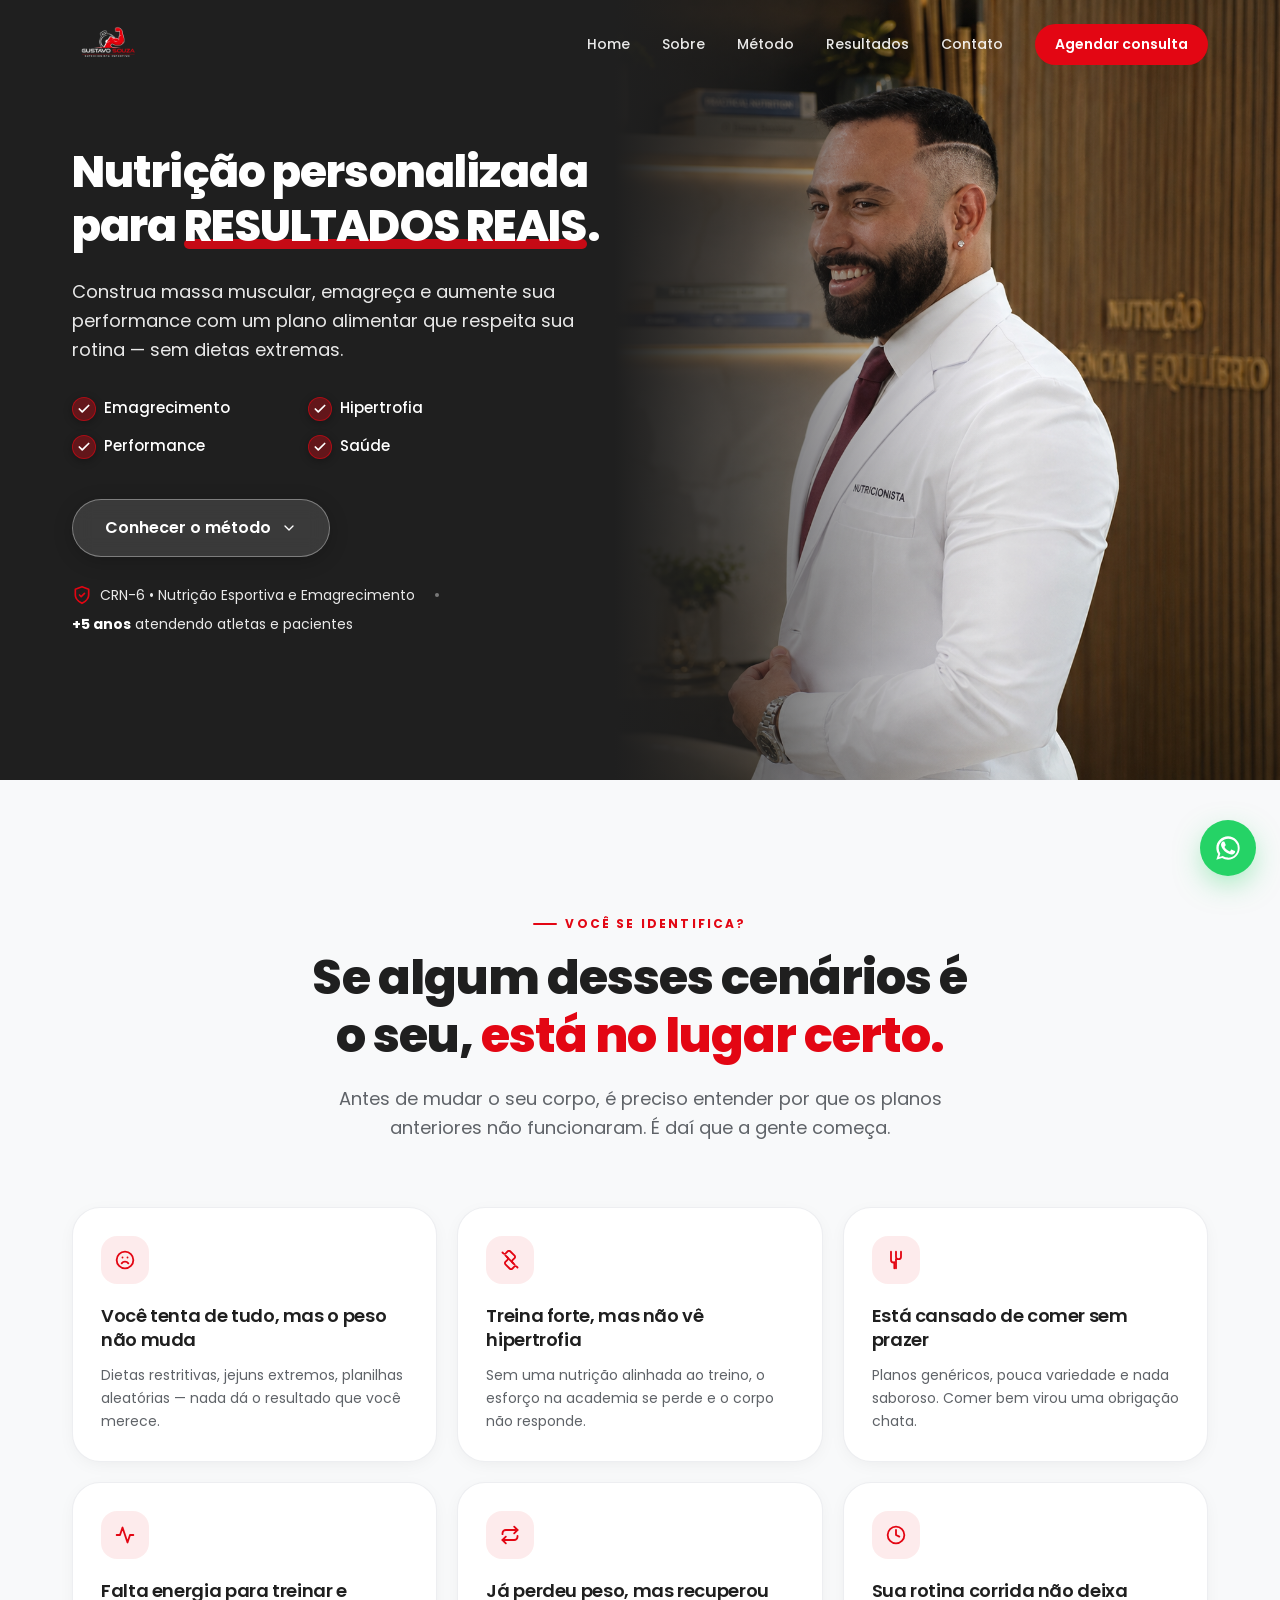
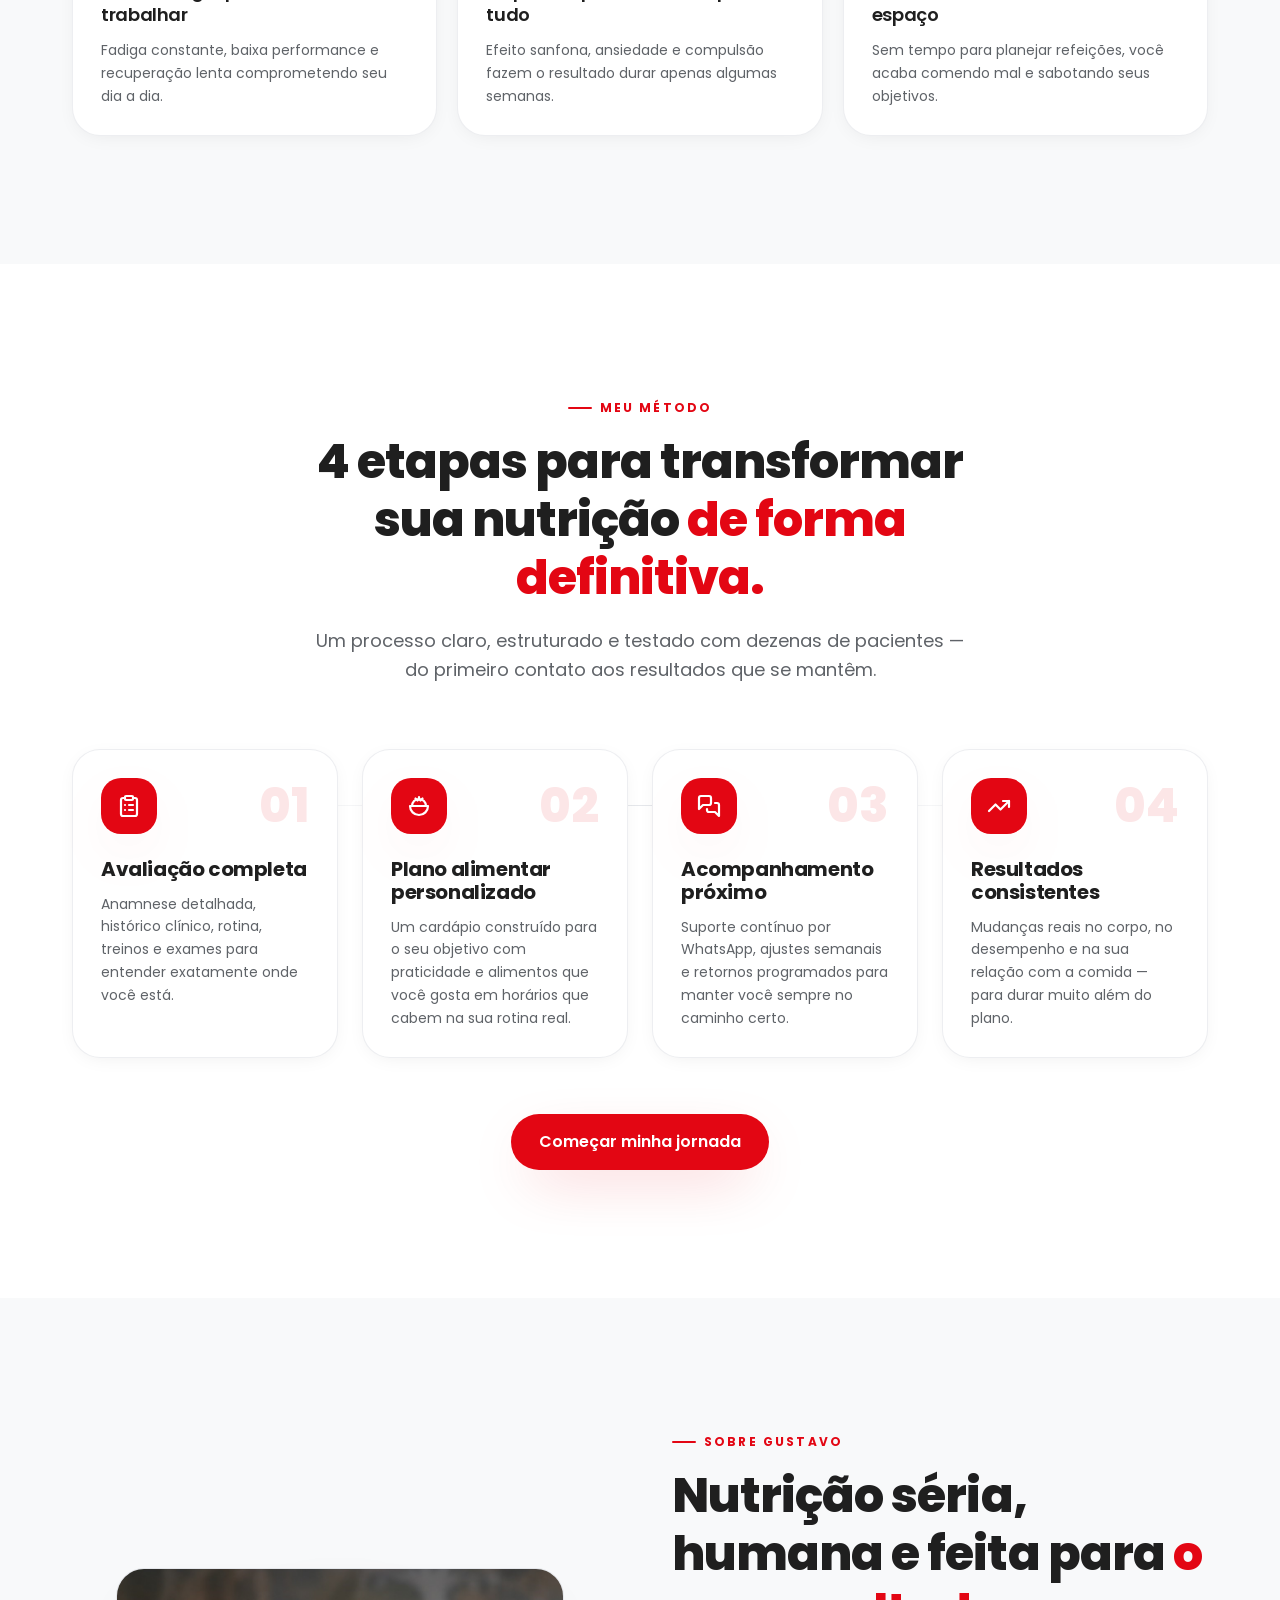
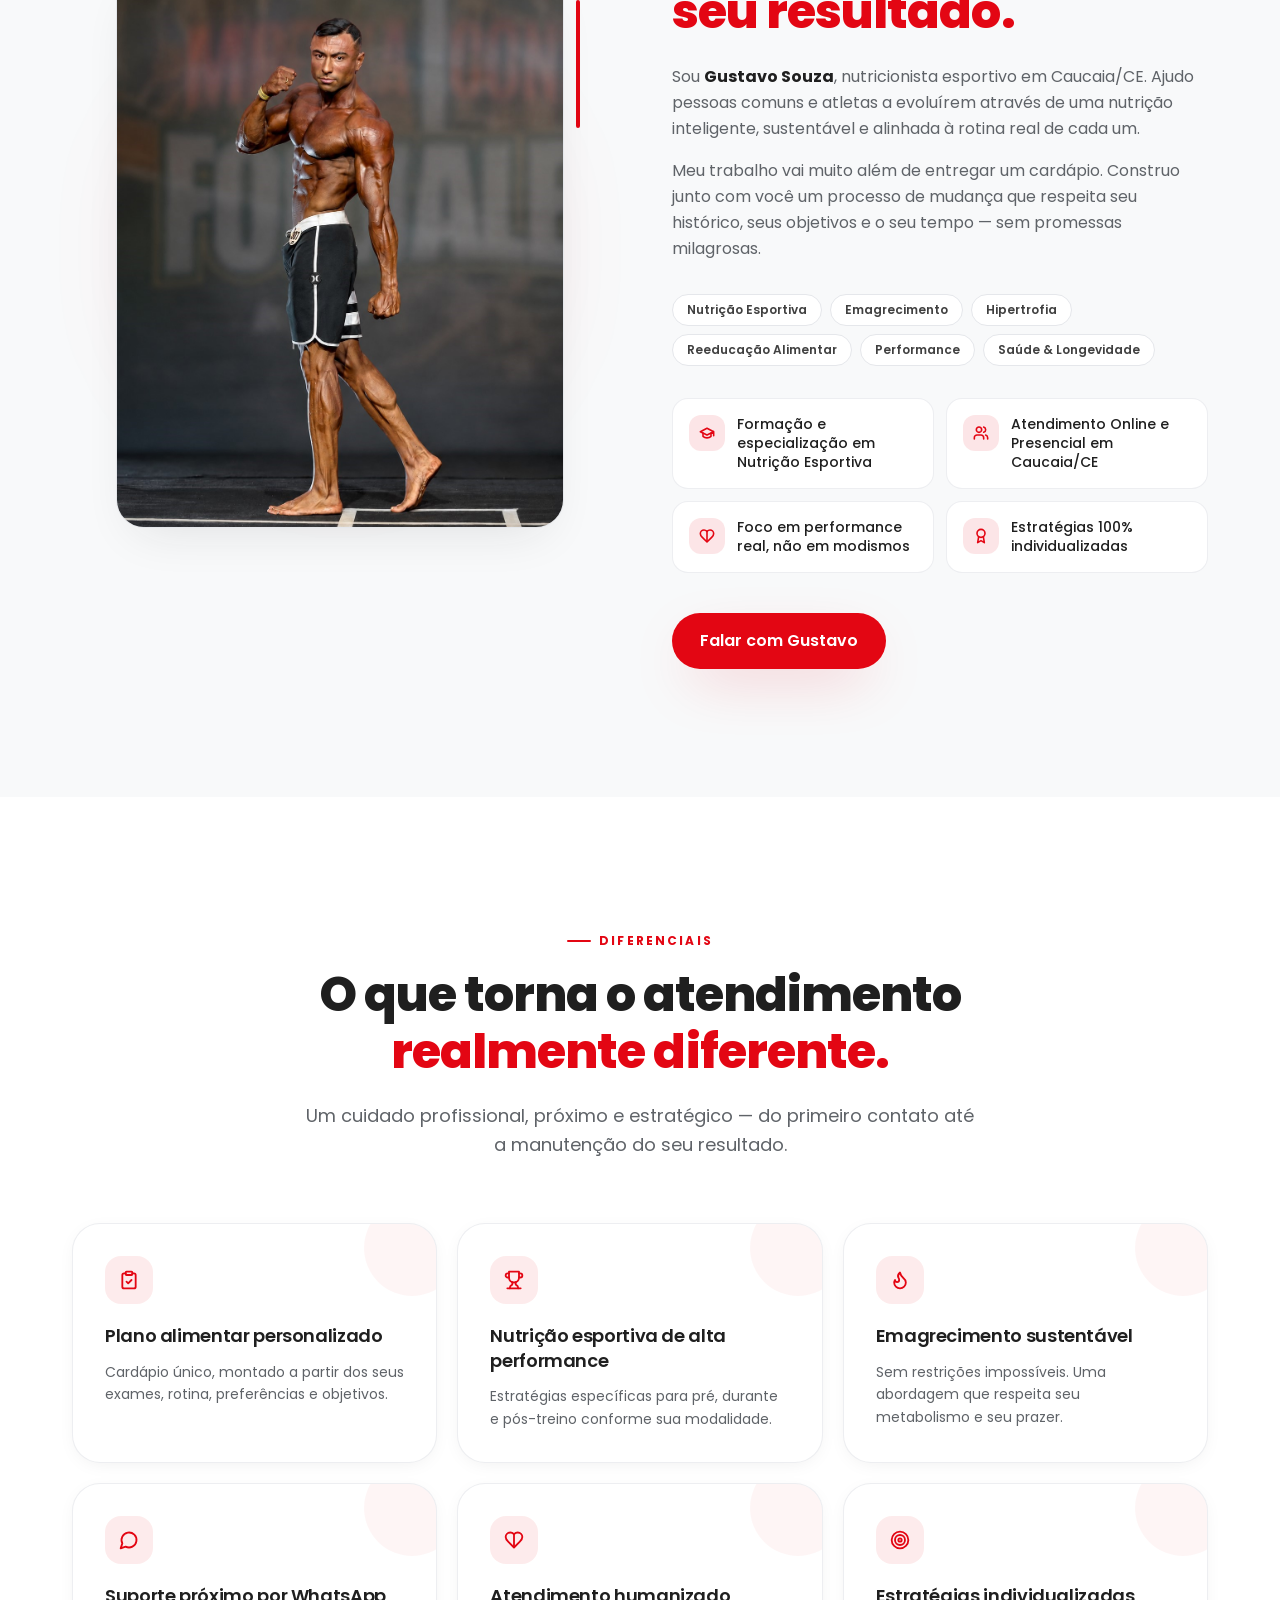
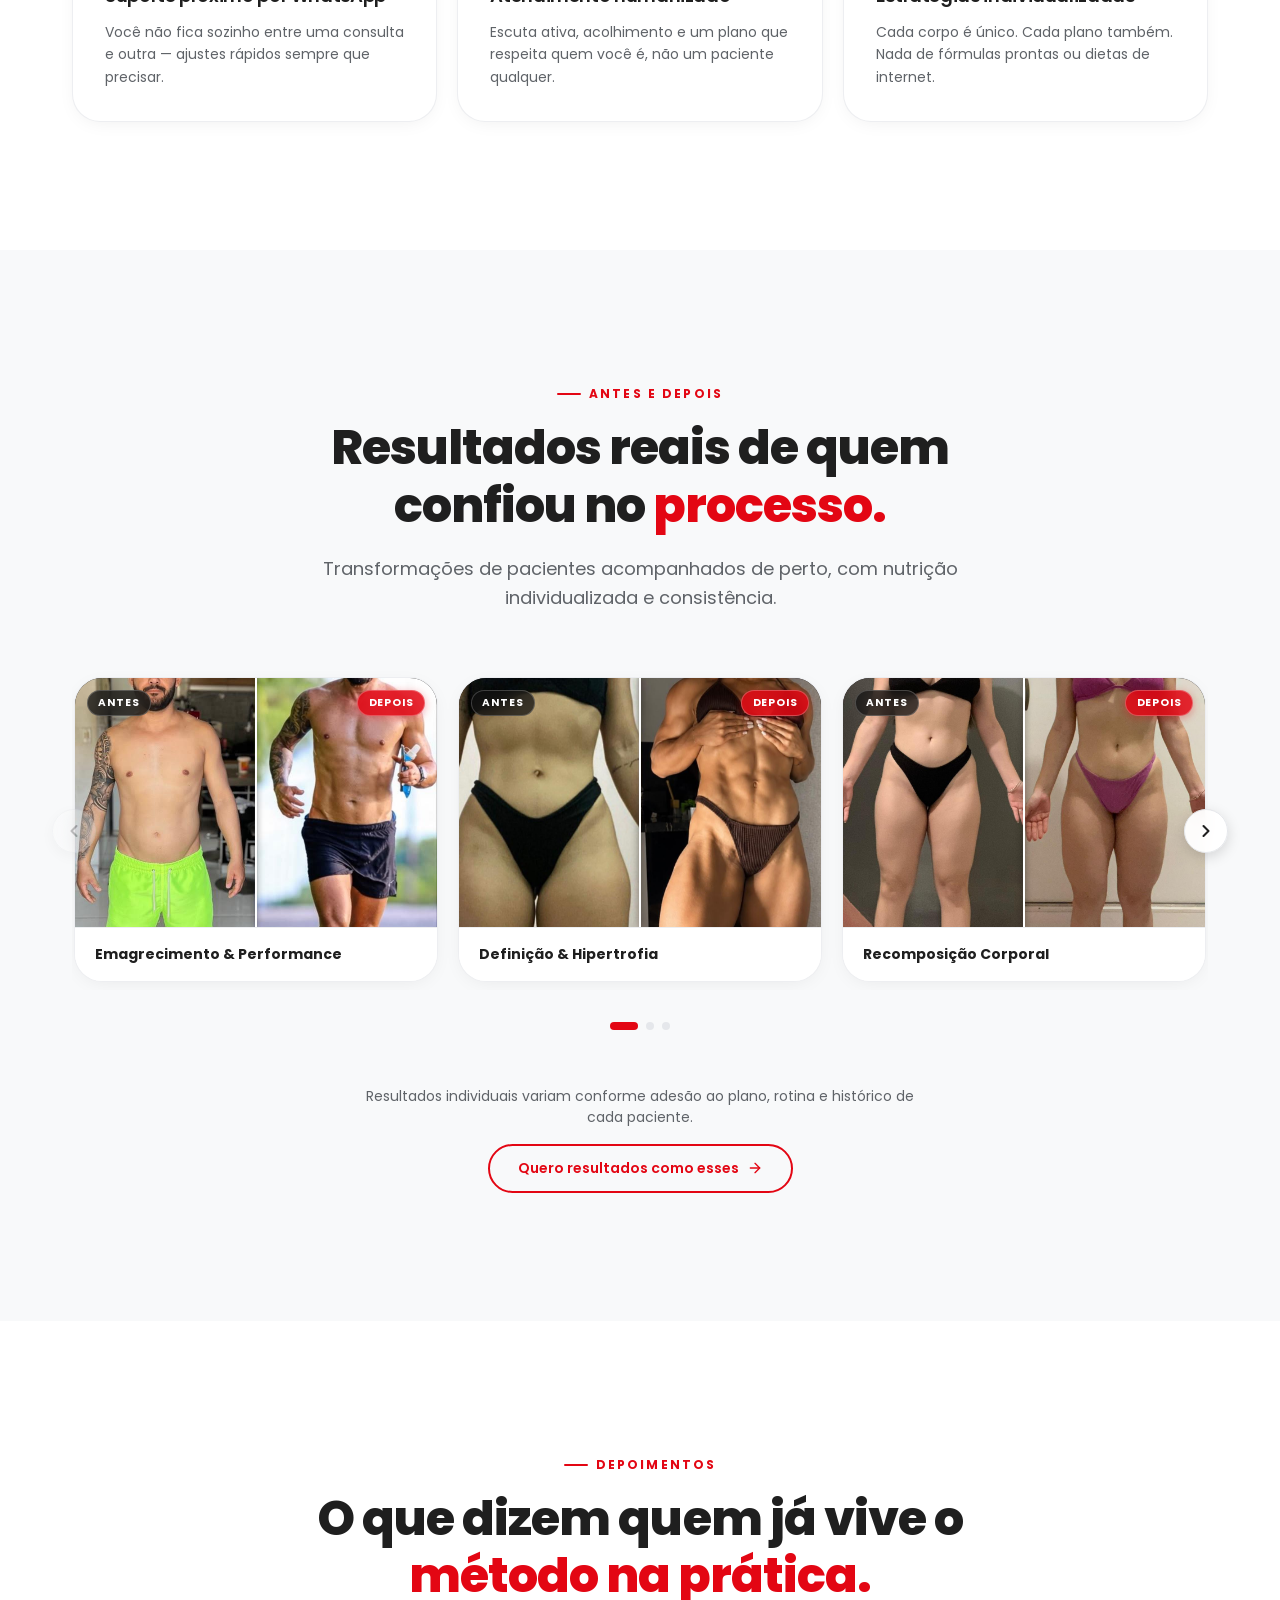
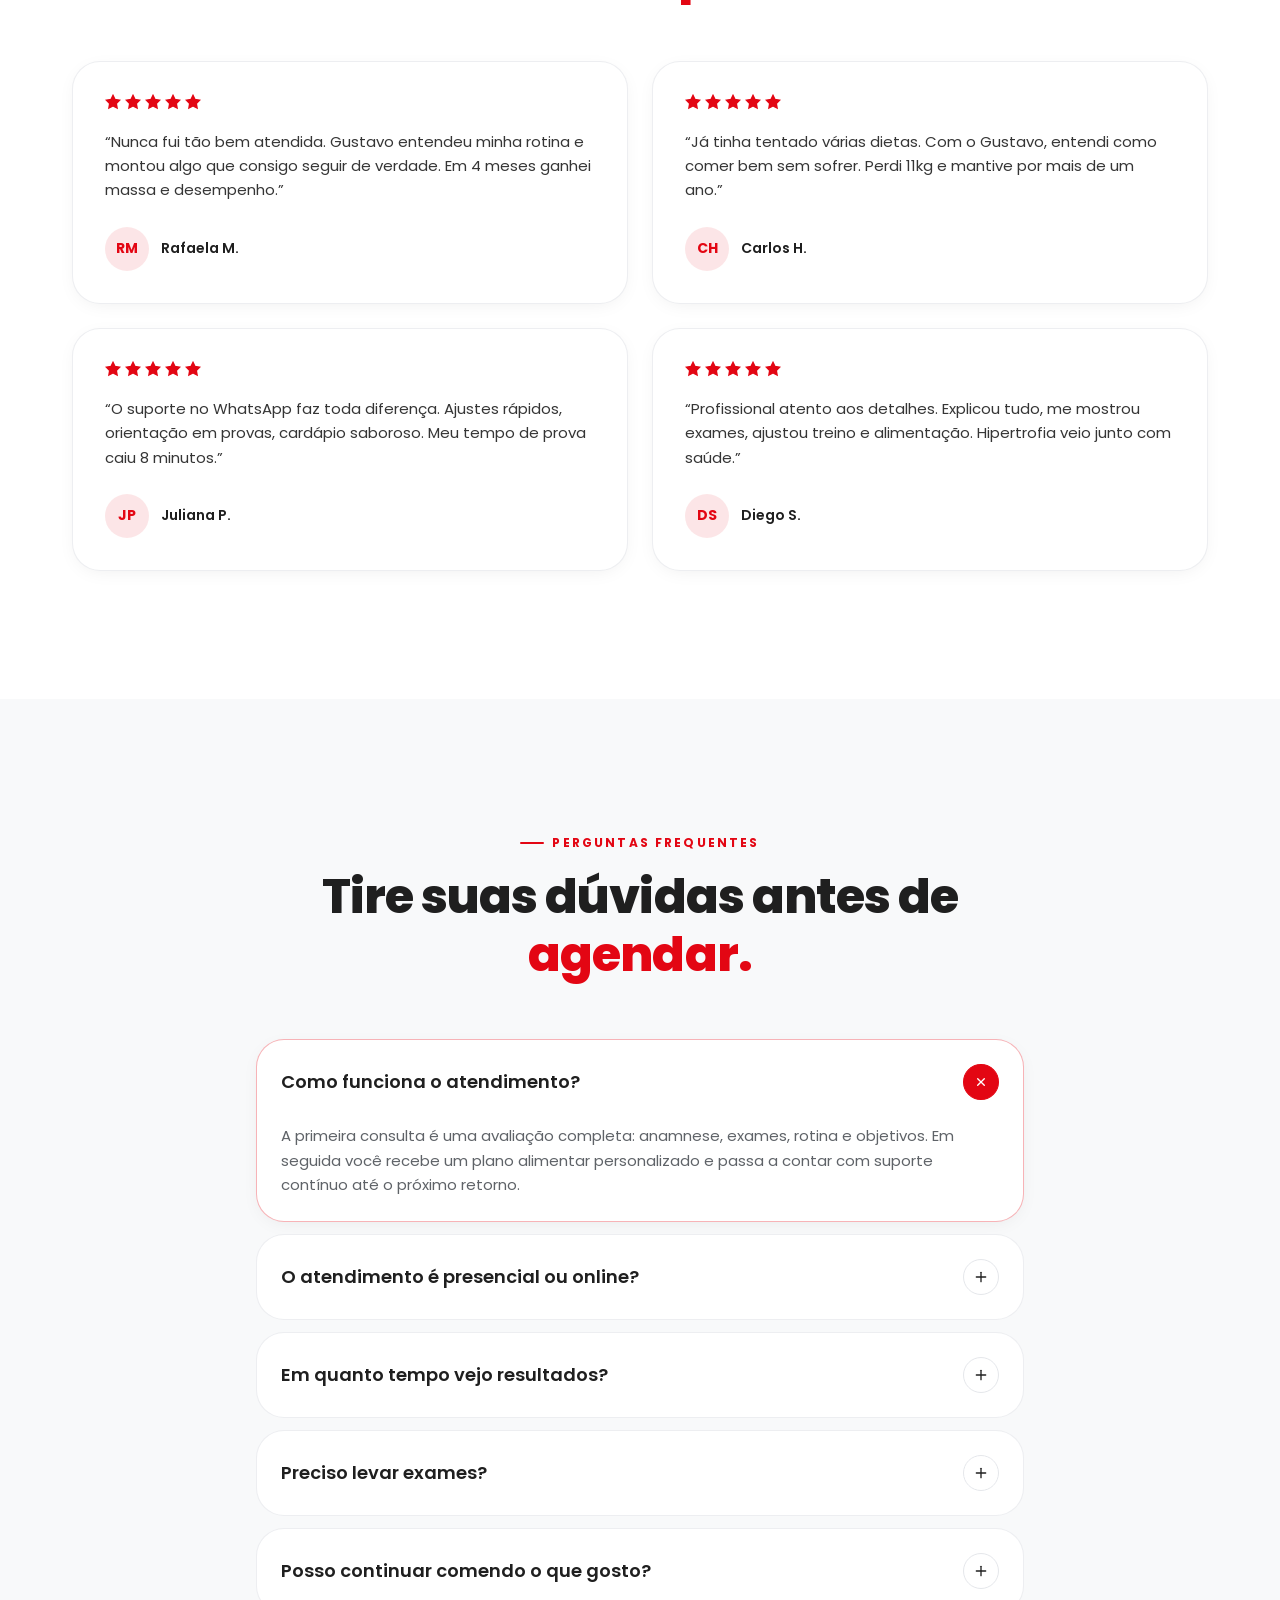
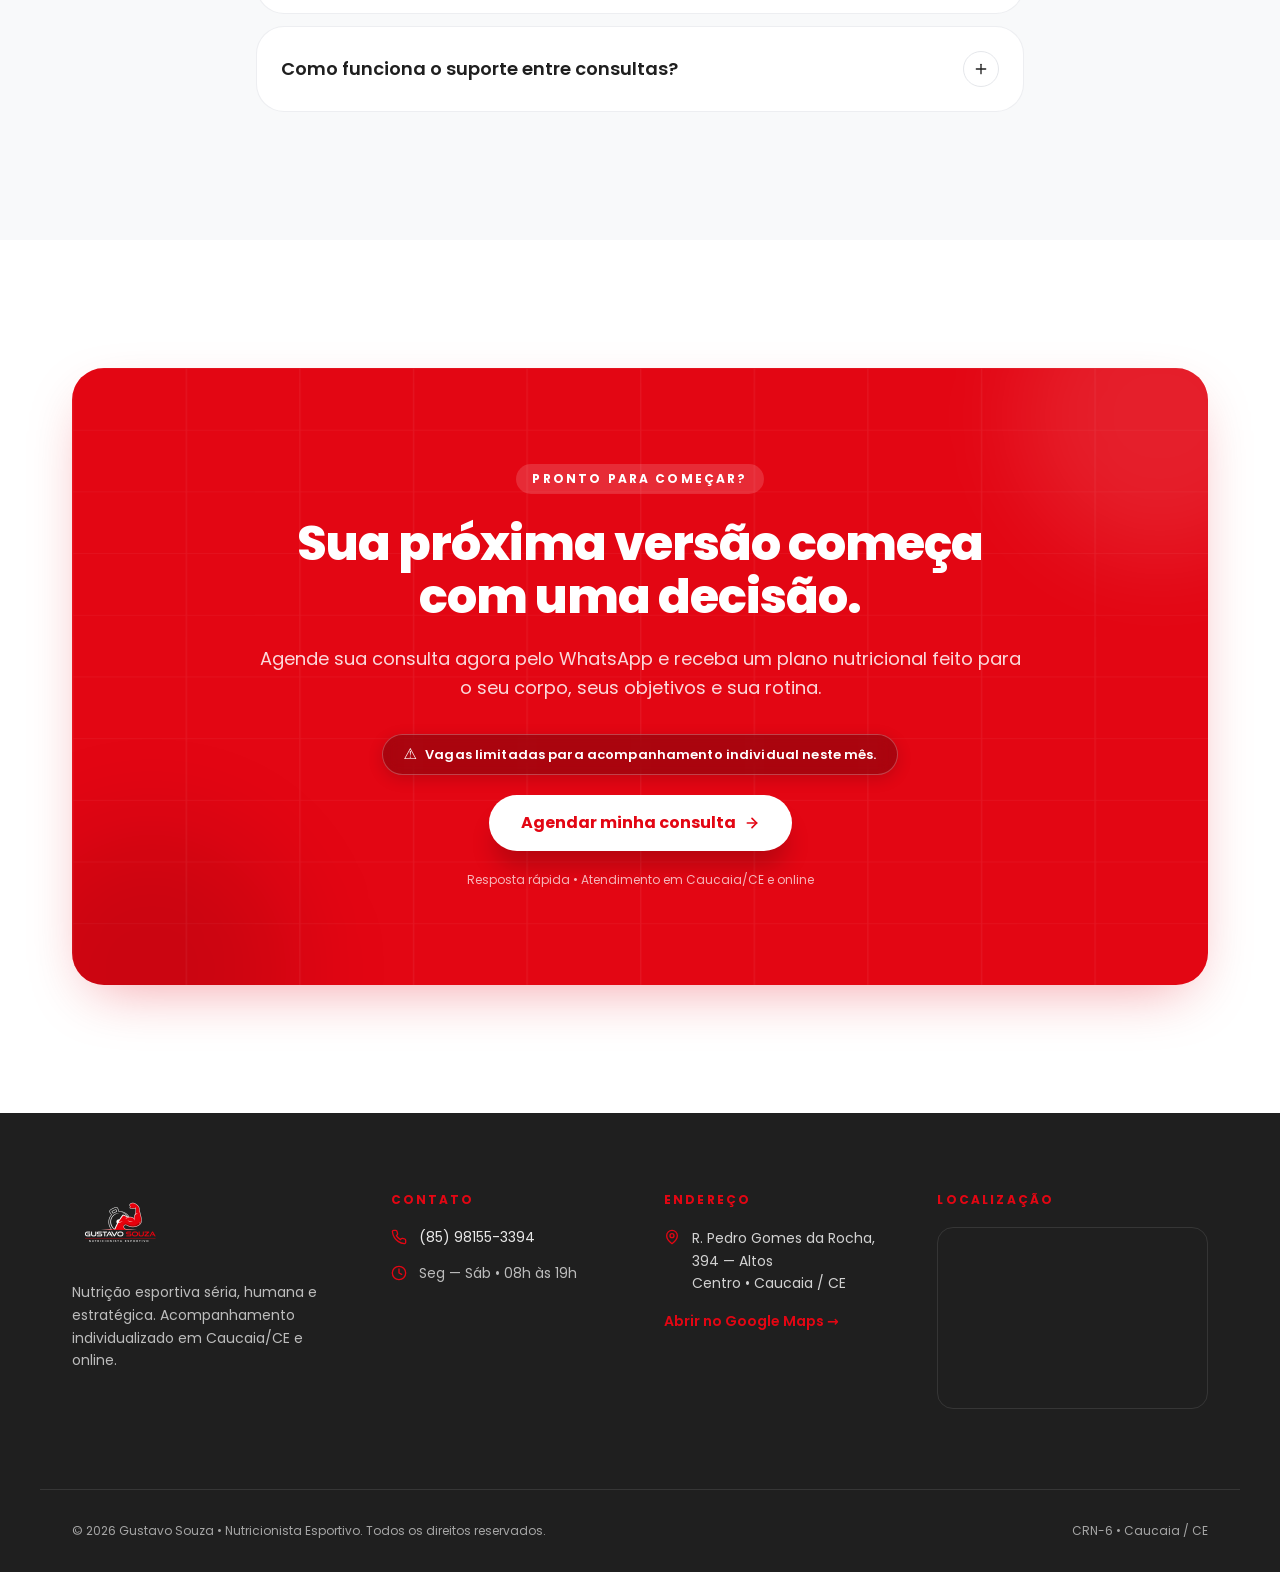
==== commit b4e02e7c: "feat: configure security headers and implement responsive results carousel" ====
--- a/index.html
+++ b/index.html
@@ -11,11 +11,13 @@
 
   <meta charset="UTF-8">
   <meta name="viewport" content="width=device-width, initial-scale=1.0">
+  <meta http-equiv="Content-Security-Policy" content="upgrade-insecure-requests">
+  <meta http-equiv="X-Content-Type-Options" content="nosniff">
+  <meta name="referrer" content="strict-origin-when-cross-origin">
   
   <title>Gustavo Souza | Nutricionista Esportivo em Caucaia - CE</title>
   <meta name="description" content="Nutrição esportiva personalizada para emagrecimento, hipertrofia e performance. Atendimento presencial em Caucaia/CE e online. Agende sua consulta.">
   <meta name="author" content="Gustavo Souza">
-  <link rel="canonical" href="/">
   <link rel="icon" href="favicon.ico" type="image/x-icon">
 
   <!-- Open Graph / Facebook -->
@@ -23,17 +25,18 @@
   <meta property="og:site_name" content="Gustavo Souza — Nutricionista Esportivo">
   <meta property="og:title" content="Gustavo Souza | Nutricionista Esportivo em Caucaia - CE">
   <meta property="og:description" content="Transforme seu corpo com acompanhamento nutricional de verdade. Um plano alimentar 100% individualizado, construído para o seu objetivo, sua rotina e o seu esporte.">
-  <meta property="og:image" content="https://pub-bb2e103a32db4e198524a2e9ed8f35b4.r2.dev/20be8e9d-5574-4bac-8b12-e38457a24811/id-preview-db4b318c--a1ed5314-d786-4483-9658-55f9cb4c5304.lovable.app-1783115321858.png">
+  <meta property="og:image" content="images/gustavo-hero.png">
 
   <!-- Twitter -->
   <meta name="twitter:card" content="summary_large_image">
   <meta name="twitter:title" content="Gustavo Souza | Nutricionista Esportivo em Caucaia - CE">
   <meta name="twitter:description" content="Transforme seu corpo com acompanhamento nutricional de verdade. Um plano alimentar 100% individualizado, construído para o seu objetivo, sua rotina e o seu esporte.">
-  <meta name="twitter:image" content="https://pub-bb2e103a32db4e198524a2e9ed8f35b4.r2.dev/20be8e9d-5574-4bac-8b12-e38457a24811/id-preview-db4b318c--a1ed5314-d786-4483-9658-55f9cb4c5304.lovable.app-1783115321858.png">
-
-  <!-- Google Fonts Preconnect -->
+  <meta name="twitter:image" content="images/gustavo-hero.png">
+
+  <!-- Google Fonts Preconnect & Stylesheet -->
   <link rel="preconnect" href="https://fonts.googleapis.com">
   <link rel="preconnect" href="https://fonts.gstatic.com" crossorigin>
+  <link href="https://fonts.googleapis.com/css2?family=Poppins:wght@300;400;500;600;700;800&display=swap" rel="stylesheet">
 
   <!-- Structured Data / Schema.org -->
   <script type="application/ld+json">
@@ -492,13 +495,13 @@
           </p>
         </div>
 
-        <div class="carousel-container">
-          <!-- Buttons -->
-          <button class="carousel-btn carousel-btn-prev" aria-label="Slide anterior">
-            <svg width="20" height="20" viewBox="0 0 24 24" fill="none" stroke="currentColor" stroke-width="2" stroke-linecap="round" stroke-linejoin="round"><path d="m15 18-6-6 6-6"/></svg>
+        <div class="carousel-container results-carousel-container">
+          <!-- Navigation Arrows -->
+          <button class="carousel-btn carousel-btn-prev" aria-label="Resultado anterior">
+            <svg width="20" height="20" viewBox="0 0 24 24" fill="none" stroke="currentColor" stroke-width="2.5" stroke-linecap="round" stroke-linejoin="round"><path d="m15 18-6-6 6-6"/></svg>
           </button>
-          <button class="carousel-btn carousel-btn-next" aria-label="Próximo slide">
-            <svg width="20" height="20" viewBox="0 0 24 24" fill="none" stroke="currentColor" stroke-width="2" stroke-linecap="round" stroke-linejoin="round"><path d="m9 18 6-6-6-6"/></svg>
+          <button class="carousel-btn carousel-btn-next" aria-label="Próximo resultado">
+            <svg width="20" height="20" viewBox="0 0 24 24" fill="none" stroke="currentColor" stroke-width="2.5" stroke-linecap="round" stroke-linejoin="round"><path d="m9 18 6-6-6-6"/></svg>
           </button>
 
           <!-- Viewport -->
@@ -507,29 +510,19 @@
               <!-- Slide 1 -->
               <div class="carousel-slide">
                 <div class="result-card">
-                  <div class="img-compare" data-compare>
-                    <img src="images/resultado-2-depois.jpg" alt="Depois — Paciente Gustavo Souza" class="img-compare-img img-compare-after" loading="lazy">
-                    <div class="img-compare-overlay">
-                      <img src="images/resultado-2-antes.jpg" alt="Antes — Paciente Gustavo Souza" class="img-compare-img img-compare-before" loading="lazy">
+                  <div class="result-side-by-side">
+                    <div class="result-half result-half-before">
+                      <img src="images/resultado-2-antes.jpg" alt="Antes — Paciente Gustavo Souza" class="result-img" loading="lazy">
+                      <span class="compare-badge badge-antes">Antes</span>
                     </div>
-                    <div class="img-compare-handle" aria-hidden="true">
-                      <div class="handle-line"></div>
-                      <div class="handle-thumb">
-                        <svg width="14" height="14" viewBox="0 0 24 24" fill="none" stroke="currentColor" stroke-width="2.5" stroke-linecap="round" stroke-linejoin="round"><polyline points="15 18 9 12 15 6"/></svg>
-                        <svg width="14" height="14" viewBox="0 0 24 24" fill="none" stroke="currentColor" stroke-width="2.5" stroke-linecap="round" stroke-linejoin="round"><polyline points="9 18 15 12 9 6"/></svg>
-                      </div>
-                      <div class="handle-line"></div>
+                    <div class="result-divider" aria-hidden="true"></div>
+                    <div class="result-half result-half-after">
+                      <img src="images/resultado-2-depois.jpg" alt="Depois — Paciente Gustavo Souza" class="result-img" loading="lazy">
+                      <span class="compare-badge badge-depois">Depois</span>
                     </div>
-                    <span class="compare-badge badge-antes">Antes</span>
-                    <span class="compare-badge badge-depois">Depois</span>
-                    <input type="range" min="0" max="100" value="50" class="img-compare-slider" aria-label="Arraste para comparar antes e depois">
                   </div>
                   <div class="result-card-info">
                     <span class="result-card-tag">Emagrecimento &amp; Performance</span>
-                    <span class="result-card-hint">
-                      <svg width="12" height="12" viewBox="0 0 24 24" fill="none" stroke="currentColor" stroke-width="2" stroke-linecap="round" stroke-linejoin="round"><path d="m9 18 6-6-6-6"/></svg>
-                      Arraste para comparar
-                    </span>
                   </div>
                 </div>
               </div>
@@ -537,29 +530,19 @@
               <!-- Slide 2 -->
               <div class="carousel-slide">
                 <div class="result-card">
-                  <div class="img-compare" data-compare>
-                    <img src="images/resultado-3-depois.jpg" alt="Depois — Paciente Gustavo Souza" class="img-compare-img img-compare-after" loading="lazy">
-                    <div class="img-compare-overlay">
-                      <img src="images/resultado-3-antes.jpg" alt="Antes — Paciente Gustavo Souza" class="img-compare-img img-compare-before" loading="lazy">
+                  <div class="result-side-by-side">
+                    <div class="result-half result-half-before">
+                      <img src="images/resultado-3-antes.jpg" alt="Antes — Paciente Gustavo Souza" class="result-img" loading="lazy">
+                      <span class="compare-badge badge-antes">Antes</span>
                     </div>
-                    <div class="img-compare-handle" aria-hidden="true">
-                      <div class="handle-line"></div>
-                      <div class="handle-thumb">
-                        <svg width="14" height="14" viewBox="0 0 24 24" fill="none" stroke="currentColor" stroke-width="2.5" stroke-linecap="round" stroke-linejoin="round"><polyline points="15 18 9 12 15 6"/></svg>
-                        <svg width="14" height="14" viewBox="0 0 24 24" fill="none" stroke="currentColor" stroke-width="2.5" stroke-linecap="round" stroke-linejoin="round"><polyline points="9 18 15 12 9 6"/></svg>
-                      </div>
-                      <div class="handle-line"></div>
+                    <div class="result-divider" aria-hidden="true"></div>
+                    <div class="result-half result-half-after">
+                      <img src="images/resultado-3-depois.jpg" alt="Depois — Paciente Gustavo Souza" class="result-img" loading="lazy">
+                      <span class="compare-badge badge-depois">Depois</span>
                     </div>
-                    <span class="compare-badge badge-antes">Antes</span>
-                    <span class="compare-badge badge-depois">Depois</span>
-                    <input type="range" min="0" max="100" value="50" class="img-compare-slider" aria-label="Arraste para comparar antes e depois">
                   </div>
                   <div class="result-card-info">
                     <span class="result-card-tag">Definição &amp; Hipertrofia</span>
-                    <span class="result-card-hint">
-                      <svg width="12" height="12" viewBox="0 0 24 24" fill="none" stroke="currentColor" stroke-width="2" stroke-linecap="round" stroke-linejoin="round"><path d="m9 18 6-6-6-6"/></svg>
-                      Arraste para comparar
-                    </span>
                   </div>
                 </div>
               </div>
@@ -567,29 +550,19 @@
               <!-- Slide 3 -->
               <div class="carousel-slide">
                 <div class="result-card">
-                  <div class="img-compare" data-compare>
-                    <img src="images/resultado-4-depois.jpg" alt="Depois — Paciente Gustavo Souza" class="img-compare-img img-compare-after" loading="lazy">
-                    <div class="img-compare-overlay">
-                      <img src="images/resultado-4-antes.jpg" alt="Antes — Paciente Gustavo Souza" class="img-compare-img img-compare-before" loading="lazy">
+                  <div class="result-side-by-side">
+                    <div class="result-half result-half-before">
+                      <img src="images/resultado-4-antes.jpg" alt="Antes — Paciente Gustavo Souza" class="result-img" loading="lazy">
+                      <span class="compare-badge badge-antes">Antes</span>
                     </div>
-                    <div class="img-compare-handle" aria-hidden="true">
-                      <div class="handle-line"></div>
-                      <div class="handle-thumb">
-                        <svg width="14" height="14" viewBox="0 0 24 24" fill="none" stroke="currentColor" stroke-width="2.5" stroke-linecap="round" stroke-linejoin="round"><polyline points="15 18 9 12 15 6"/></svg>
-                        <svg width="14" height="14" viewBox="0 0 24 24" fill="none" stroke="currentColor" stroke-width="2.5" stroke-linecap="round" stroke-linejoin="round"><polyline points="9 18 15 12 9 6"/></svg>
-                      </div>
-                      <div class="handle-line"></div>
+                    <div class="result-divider" aria-hidden="true"></div>
+                    <div class="result-half result-half-after">
+                      <img src="images/resultado-4-depois.jpg" alt="Depois — Paciente Gustavo Souza" class="result-img" loading="lazy">
+                      <span class="compare-badge badge-depois">Depois</span>
                     </div>
-                    <span class="compare-badge badge-antes">Antes</span>
-                    <span class="compare-badge badge-depois">Depois</span>
-                    <input type="range" min="0" max="100" value="50" class="img-compare-slider" aria-label="Arraste para comparar antes e depois">
                   </div>
                   <div class="result-card-info">
                     <span class="result-card-tag">Recomposição Corporal</span>
-                    <span class="result-card-hint">
-                      <svg width="12" height="12" viewBox="0 0 24 24" fill="none" stroke="currentColor" stroke-width="2" stroke-linecap="round" stroke-linejoin="round"><path d="m9 18 6-6-6-6"/></svg>
-                      Arraste para comparar
-                    </span>
                   </div>
                 </div>
               </div>
@@ -597,29 +570,19 @@
               <!-- Slide 4 -->
               <div class="carousel-slide">
                 <div class="result-card">
-                  <div class="img-compare" data-compare>
-                    <img src="images/resultado-1-depois.jpg" alt="Depois — Paciente Gustavo Souza" class="img-compare-img img-compare-after" loading="lazy">
-                    <div class="img-compare-overlay">
-                      <img src="images/resultado-1-antes.jpg" alt="Antes — Paciente Gustavo Souza" class="img-compare-img img-compare-before" loading="lazy">
+                  <div class="result-side-by-side">
+                    <div class="result-half result-half-before">
+                      <img src="images/resultado-1-antes.jpg" alt="Antes — Paciente Gustavo Souza" class="result-img" loading="lazy">
+                      <span class="compare-badge badge-antes">Antes</span>
                     </div>
-                    <div class="img-compare-handle" aria-hidden="true">
-                      <div class="handle-line"></div>
-                      <div class="handle-thumb">
-                        <svg width="14" height="14" viewBox="0 0 24 24" fill="none" stroke="currentColor" stroke-width="2.5" stroke-linecap="round" stroke-linejoin="round"><polyline points="15 18 9 12 15 6"/></svg>
-                        <svg width="14" height="14" viewBox="0 0 24 24" fill="none" stroke="currentColor" stroke-width="2.5" stroke-linecap="round" stroke-linejoin="round"><polyline points="9 18 15 12 9 6"/></svg>
-                      </div>
-                      <div class="handle-line"></div>
+                    <div class="result-divider" aria-hidden="true"></div>
+                    <div class="result-half result-half-after">
+                      <img src="images/resultado-1-depois.jpg" alt="Depois — Paciente Gustavo Souza" class="result-img" loading="lazy">
+                      <span class="compare-badge badge-depois">Depois</span>
                     </div>
-                    <span class="compare-badge badge-antes">Antes</span>
-                    <span class="compare-badge badge-depois">Depois</span>
-                    <input type="range" min="0" max="100" value="50" class="img-compare-slider" aria-label="Arraste para comparar antes e depois">
                   </div>
                   <div class="result-card-info">
                     <span class="result-card-tag">Preparação para Competição</span>
-                    <span class="result-card-hint">
-                      <svg width="12" height="12" viewBox="0 0 24 24" fill="none" stroke="currentColor" stroke-width="2" stroke-linecap="round" stroke-linejoin="round"><path d="m9 18 6-6-6-6"/></svg>
-                      Arraste para comparar
-                    </span>
                   </div>
                 </div>
               </div>
@@ -627,29 +590,19 @@
               <!-- Slide 5 -->
               <div class="carousel-slide">
                 <div class="result-card">
-                  <div class="img-compare" data-compare>
-                    <img src="images/resultado-5-depois.jpg" alt="Depois — Paciente Gustavo Souza" class="img-compare-img img-compare-after" loading="lazy">
-                    <div class="img-compare-overlay">
-                      <img src="images/resultado-5-antes.jpg" alt="Antes — Paciente Gustavo Souza" class="img-compare-img img-compare-before" loading="lazy">
+                  <div class="result-side-by-side">
+                    <div class="result-half result-half-before">
+                      <img src="images/resultado-5-antes.jpg" alt="Antes — Paciente Gustavo Souza" class="result-img" loading="lazy">
+                      <span class="compare-badge badge-antes">Antes</span>
                     </div>
-                    <div class="img-compare-handle" aria-hidden="true">
-                      <div class="handle-line"></div>
-                      <div class="handle-thumb">
-                        <svg width="14" height="14" viewBox="0 0 24 24" fill="none" stroke="currentColor" stroke-width="2.5" stroke-linecap="round" stroke-linejoin="round"><polyline points="15 18 9 12 15 6"/></svg>
-                        <svg width="14" height="14" viewBox="0 0 24 24" fill="none" stroke="currentColor" stroke-width="2.5" stroke-linecap="round" stroke-linejoin="round"><polyline points="9 18 15 12 9 6"/></svg>
-                      </div>
-                      <div class="handle-line"></div>
+                    <div class="result-divider" aria-hidden="true"></div>
+                    <div class="result-half result-half-after">
+                      <img src="images/resultado-5-depois.jpg" alt="Depois — Paciente Gustavo Souza" class="result-img" loading="lazy">
+                      <span class="compare-badge badge-depois">Depois</span>
                     </div>
-                    <span class="compare-badge badge-antes">Antes</span>
-                    <span class="compare-badge badge-depois">Depois</span>
-                    <input type="range" min="0" max="100" value="50" class="img-compare-slider" aria-label="Arraste para comparar antes e depois">
                   </div>
                   <div class="result-card-info">
                     <span class="result-card-tag">Emagrecimento &amp; Saúde</span>
-                    <span class="result-card-hint">
-                      <svg width="12" height="12" viewBox="0 0 24 24" fill="none" stroke="currentColor" stroke-width="2" stroke-linecap="round" stroke-linejoin="round"><path d="m9 18 6-6-6-6"/></svg>
-                      Arraste para comparar
-                    </span>
                   </div>
                 </div>
               </div>
--- a/css/style.css
+++ b/css/style.css
@@ -2,8 +2,6 @@
    Gustavo Souza — Nutricionista Esportivo
    Styles consolidada & otimizada (Zero dependências externas)
    ========================================================================== */
-
-@import url('https://fonts.googleapis.com/css2?family=Poppins:wght@300;400;500;600;700;800&display=swap');
 
 :root {
   --font-sans: 'Poppins', ui-sans-serif, system-ui, -apple-system, BlinkMacSystemFont, "Segoe UI", Roboto, sans-serif;
@@ -1198,9 +1196,9 @@
 }
 
 /* ==========================================================================
-   Results Carousel Section
+   Results Section (Carousel: 3 Desktop / 1 Mobile)
    ========================================================================== */
-.carousel-container {
+.results-carousel-container {
   margin-top: 3.5rem;
   position: relative;
 }
@@ -1210,28 +1208,33 @@
   width: 100%;
   user-select: none;
   -webkit-user-select: none;
+  padding: 0.5rem 0.125rem;
 }
 
 .carousel-track {
   display: flex;
-  gap: 1rem;
-  transition: transform 0.4s cubic-bezier(0.25, 1, 0.5, 1);
-}
-
+  gap: 1.25rem;
+  transition: transform 0.45s cubic-bezier(0.25, 1, 0.5, 1);
+  will-change: transform;
+}
+
+/* 1 slide por vez no mobile (< 768px) */
 .carousel-slide {
   flex: 0 0 100%;
   min-width: 0;
 }
 
+/* 2 slides por vez no tablet (768px - 1023px) */
 @media (min-width: 768px) {
   .carousel-slide {
-    flex: 0 0 calc(50% - 0.5rem);
-  }
-}
-
+    flex: 0 0 calc(50% - 0.625rem);
+  }
+}
+
+/* 3 slides por vez no desktop (>= 1024px) */
 @media (min-width: 1024px) {
   .carousel-slide {
-    flex: 0 0 calc(33.333% - 0.667rem);
+    flex: 0 0 calc(33.333% - 0.834rem);
   }
 }
 
@@ -1242,9 +1245,10 @@
   border: 1px solid var(--border-light);
   background-color: var(--background);
   box-shadow: var(--shadow-card);
+  display: flex;
+  flex-direction: column;
+  height: 100%;
   transition: transform var(--transition-normal), box-shadow var(--transition-normal), border-color var(--transition-normal);
-  display: flex;
-  flex-direction: column;
 }
 
 .result-card:hover {
@@ -1253,212 +1257,134 @@
   box-shadow: var(--shadow-elegant);
 }
 
-/* Image Comparison Slider Container */
-.img-compare {
+.result-side-by-side {
   position: relative;
+  display: flex;
   width: 100%;
-  aspect-ratio: 9/13;
+  aspect-ratio: 16/11;
   overflow: hidden;
   background-color: #0c0d0e;
-  user-select: none;
-  -webkit-user-select: none;
-  touch-action: pan-y;
-  --position: 50%;
-}
-
-.img-compare-img {
-  position: absolute;
-  top: 0;
-  left: 0;
+}
+
+.result-half {
+  position: relative;
+  flex: 1;
+  height: 100%;
+  overflow: hidden;
+}
+
+.result-img {
   width: 100%;
   height: 100%;
   object-fit: cover;
   object-position: center;
-  pointer-events: none;
-}
-
-.img-compare-after {
-  z-index: 1;
-}
-
-.img-compare-overlay {
-  position: absolute;
-  top: 0;
-  left: 0;
-  width: 100%;
+  display: block;
+}
+
+.result-divider {
+  width: 2px;
   height: 100%;
-  overflow: hidden;
-  z-index: 2;
-  clip-path: inset(0 calc(100% - var(--position, 50%)) 0 0);
-  -webkit-clip-path: inset(0 calc(100% - var(--position, 50%)) 0 0);
-  pointer-events: none;
-}
-
-.img-compare-before {
-  width: 100%;
-  height: 100%;
-  object-fit: cover;
-  object-position: center;
-}
-
-/* Vertical divider handle */
-.img-compare-handle {
-  position: absolute;
-  top: 0;
-  bottom: 0;
-  left: var(--position, 50%);
-  transform: translateX(-50%);
-  width: 44px;
-  display: flex;
-  flex-direction: column;
-  align-items: center;
-  justify-content: center;
-  pointer-events: none;
-  z-index: 5;
-  transition: opacity 0.2s ease;
-}
-
-.handle-line {
-  flex: 1;
-  width: 2px;
-  background: #FFFFFF;
-  box-shadow: 0 0 6px rgba(0, 0, 0, 0.8), 0 0 2px rgba(227, 6, 19, 0.7);
-}
-
-.handle-thumb {
-  height: 38px;
-  width: 38px;
-  border-radius: 50%;
   background-color: #FFFFFF;
-  color: #1F1F1F;
-  display: flex;
-  align-items: center;
-  justify-content: center;
-  gap: 1px;
-  box-shadow: 0 4px 14px rgba(0, 0, 0, 0.35), 0 0 0 2px var(--primary);
+  box-shadow: 0 0 6px rgba(0, 0, 0, 0.6);
+  position: relative;
+  z-index: 3;
   flex-shrink: 0;
-  transition: transform 0.2s ease, box-shadow 0.2s ease;
-}
-
-.img-compare:hover .handle-thumb,
-.img-compare.is-active .handle-thumb {
-  transform: scale(1.1);
-  box-shadow: 0 6px 18px rgba(227, 6, 19, 0.45), 0 0 0 3px var(--primary);
-}
-
-/* Badges Antes / Depois */
+}
+
 .compare-badge {
   position: absolute;
-  top: 0.875rem;
+  top: 0.75rem;
   z-index: 4;
-  padding: 0.3rem 0.75rem;
+  padding: 0.25rem 0.65rem;
   border-radius: var(--radius-full);
-  font-size: 0.6875rem;
+  font-size: 0.65rem;
   font-weight: 700;
   text-transform: uppercase;
   letter-spacing: 0.08em;
   pointer-events: none;
   backdrop-filter: blur(8px);
   -webkit-backdrop-filter: blur(8px);
-  transition: opacity 0.2s ease;
 }
 
 .badge-antes {
-  left: 0.875rem;
+  left: 0.75rem;
   background-color: rgba(18, 18, 18, 0.75);
   color: #FFFFFF;
   border: 1px solid rgba(255, 255, 255, 0.2);
 }
 
 .badge-depois {
-  right: 0.875rem;
+  right: 0.75rem;
   background-color: rgba(227, 6, 19, 0.85);
   color: #FFFFFF;
   border: 1px solid rgba(255, 255, 255, 0.25);
-  box-shadow: 0 4px 12px rgba(227, 6, 19, 0.35);
-}
-
-/* Transparent interactive slider input */
-.img-compare-slider {
-  position: absolute;
-  inset: 0;
-  width: 100%;
-  height: 100%;
-  opacity: 0;
-  cursor: ew-resize;
-  z-index: 10;
-  margin: 0;
-  padding: 0;
-  touch-action: pan-y;
+  box-shadow: 0 2px 8px rgba(227, 6, 19, 0.35);
 }
 
 .result-card-info {
   padding: 1rem 1.25rem;
   display: flex;
   align-items: center;
-  justify-content: space-between;
-  gap: 0.75rem;
+  justify-content: flex-start;
   background: var(--background);
   border-top: 1px solid var(--border-light);
 }
 
 .result-card-tag {
-  font-size: 0.8125rem;
+  font-size: 0.875rem;
   font-weight: 700;
   color: var(--foreground);
 }
 
-.result-card-hint {
-  display: inline-flex;
-  align-items: center;
-  gap: 0.3rem;
-  font-size: 0.72rem;
-  color: var(--muted-foreground);
-  font-weight: 500;
-}
-
+/* Seta de navegação */
 .carousel-btn {
-  display: none;
   position: absolute;
-  top: 50%;
+  top: 45%;
   transform: translateY(-50%);
   z-index: 10;
   height: 2.75rem;
   width: 2.75rem;
   border-radius: 50%;
-  background-color: rgba(255, 255, 255, 0.9);
+  background-color: rgba(255, 255, 255, 0.95);
   backdrop-filter: blur(8px);
   -webkit-backdrop-filter: blur(8px);
   border: 1px solid var(--border);
   color: var(--foreground);
-  box-shadow: var(--shadow-card);
+  box-shadow: 0 4px 14px rgba(0, 0, 0, 0.15);
+  display: flex;
   align-items: center;
   justify-content: center;
+  cursor: pointer;
   transition: all var(--transition-fast);
-}
-
-@media (min-width: 768px) {
-  .carousel-btn {
-    display: flex;
-  }
 }
 
 .carousel-btn:hover:not(:disabled) {
   border-color: var(--primary);
   color: var(--primary);
+  transform: translateY(-50%) scale(1.08);
+  box-shadow: 0 6px 18px rgba(227, 6, 19, 0.25);
 }
 
 .carousel-btn:disabled {
-  opacity: 0.4;
+  opacity: 0.25;
   cursor: not-allowed;
 }
 
 .carousel-btn-prev {
-  left: -1rem;
+  left: -0.75rem;
 }
 
 .carousel-btn-next {
-  right: -1rem;
+  right: -0.75rem;
+}
+
+@media (min-width: 1024px) {
+  .carousel-btn-prev {
+    left: -1.25rem;
+  }
+  .carousel-btn-next {
+    right: -1.25rem;
+  }
 }
 
 .carousel-dots {
@@ -1466,7 +1392,7 @@
   display: flex;
   align-items: center;
   justify-content: center;
-  gap: 0.375rem;
+  gap: 0.5rem;
 }
 
 .carousel-dot {
@@ -1474,13 +1400,17 @@
   width: 0.5rem;
   border-radius: var(--radius-full);
   background-color: var(--border);
+  border: none;
+  cursor: pointer;
+  padding: 0;
   transition: all var(--transition-fast);
 }
 
 .carousel-dot.active {
-  width: 2rem;
+  width: 1.75rem;
   background-color: var(--primary);
 }
+
 
 /* ==========================================================================
    Testimonials Section
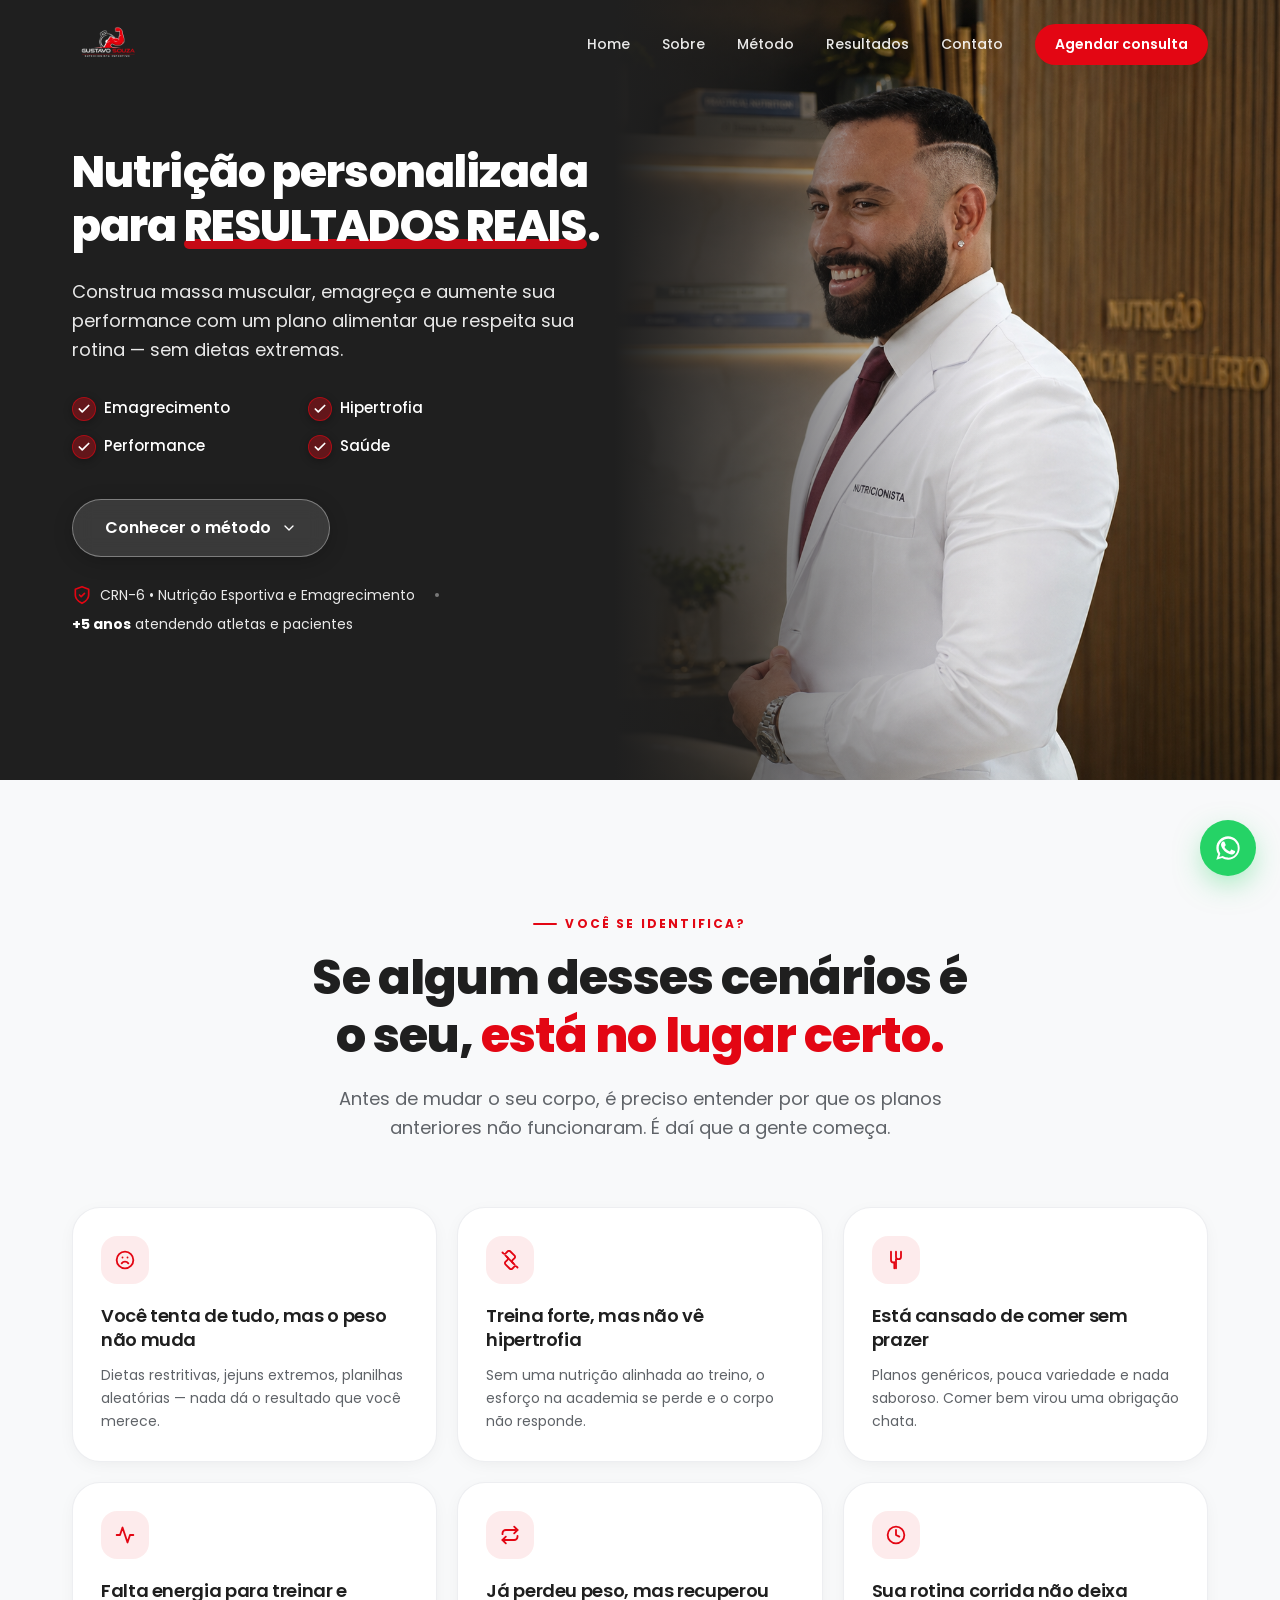
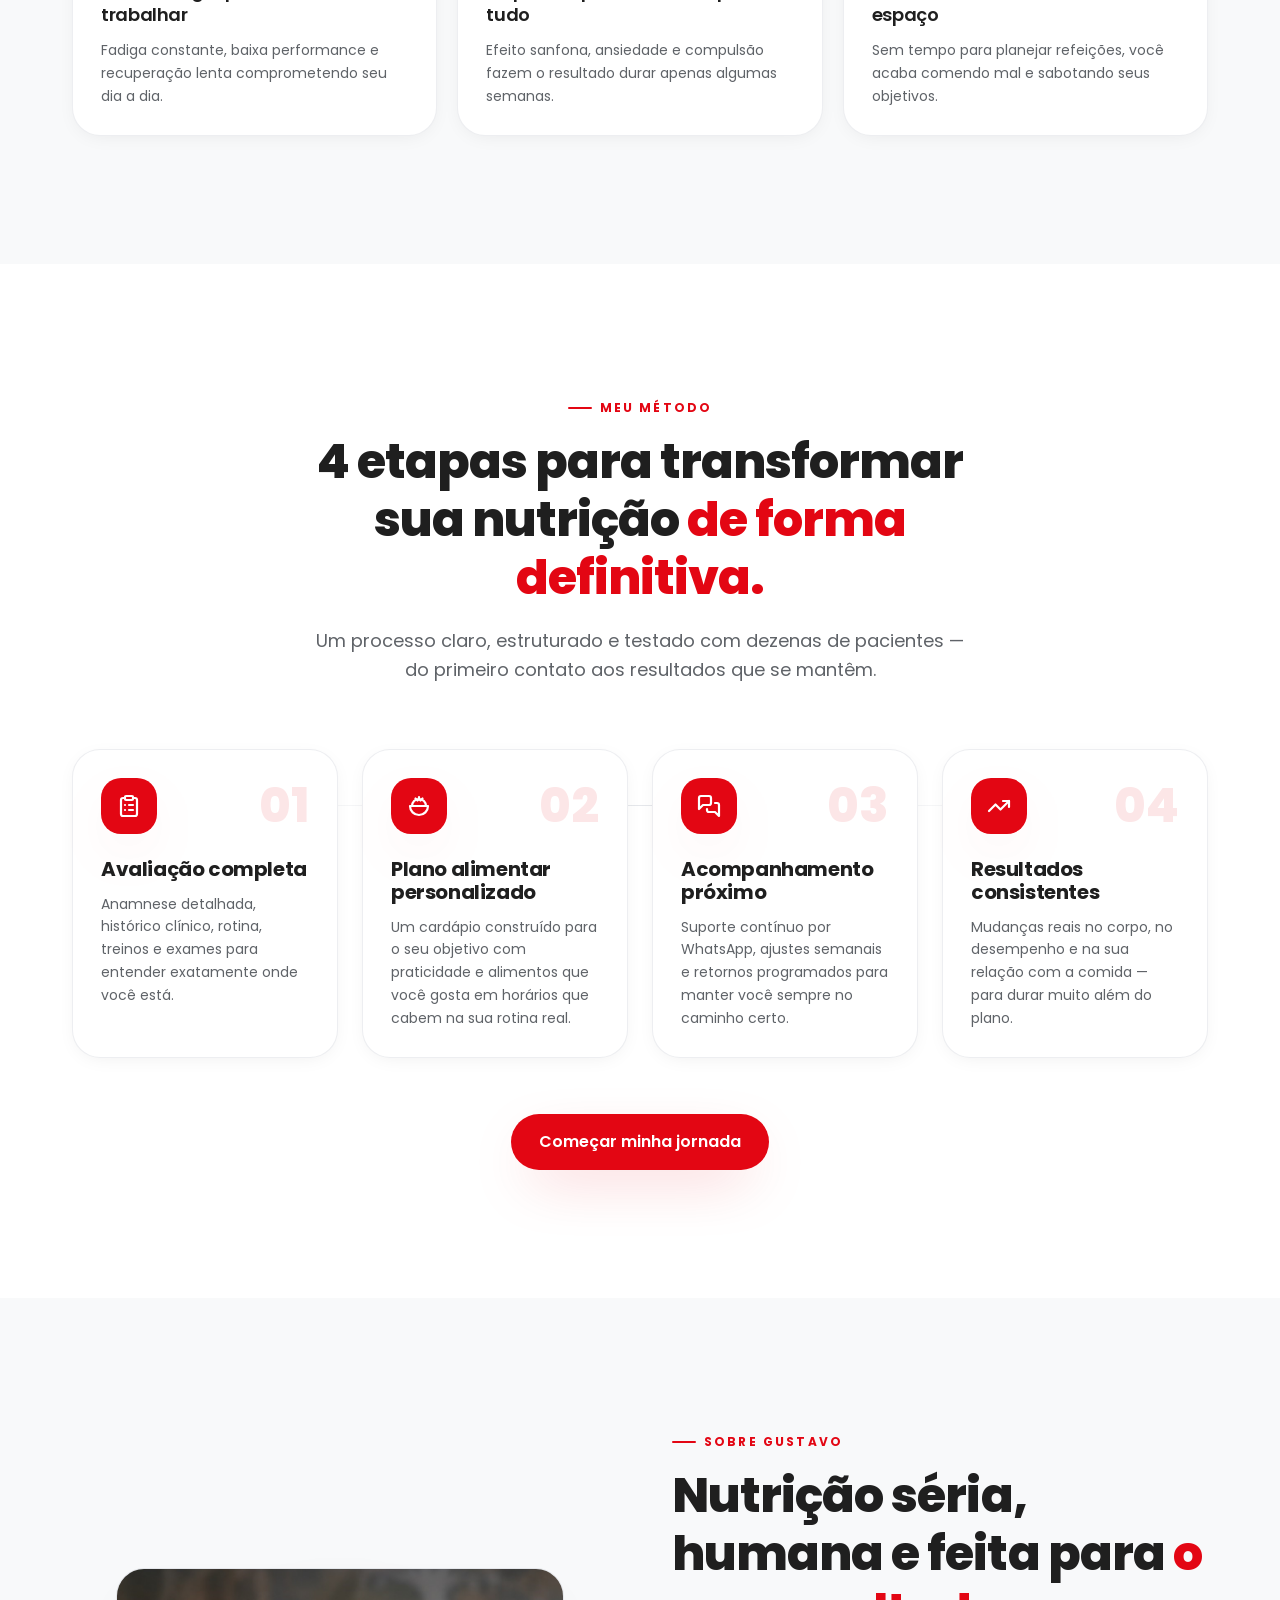
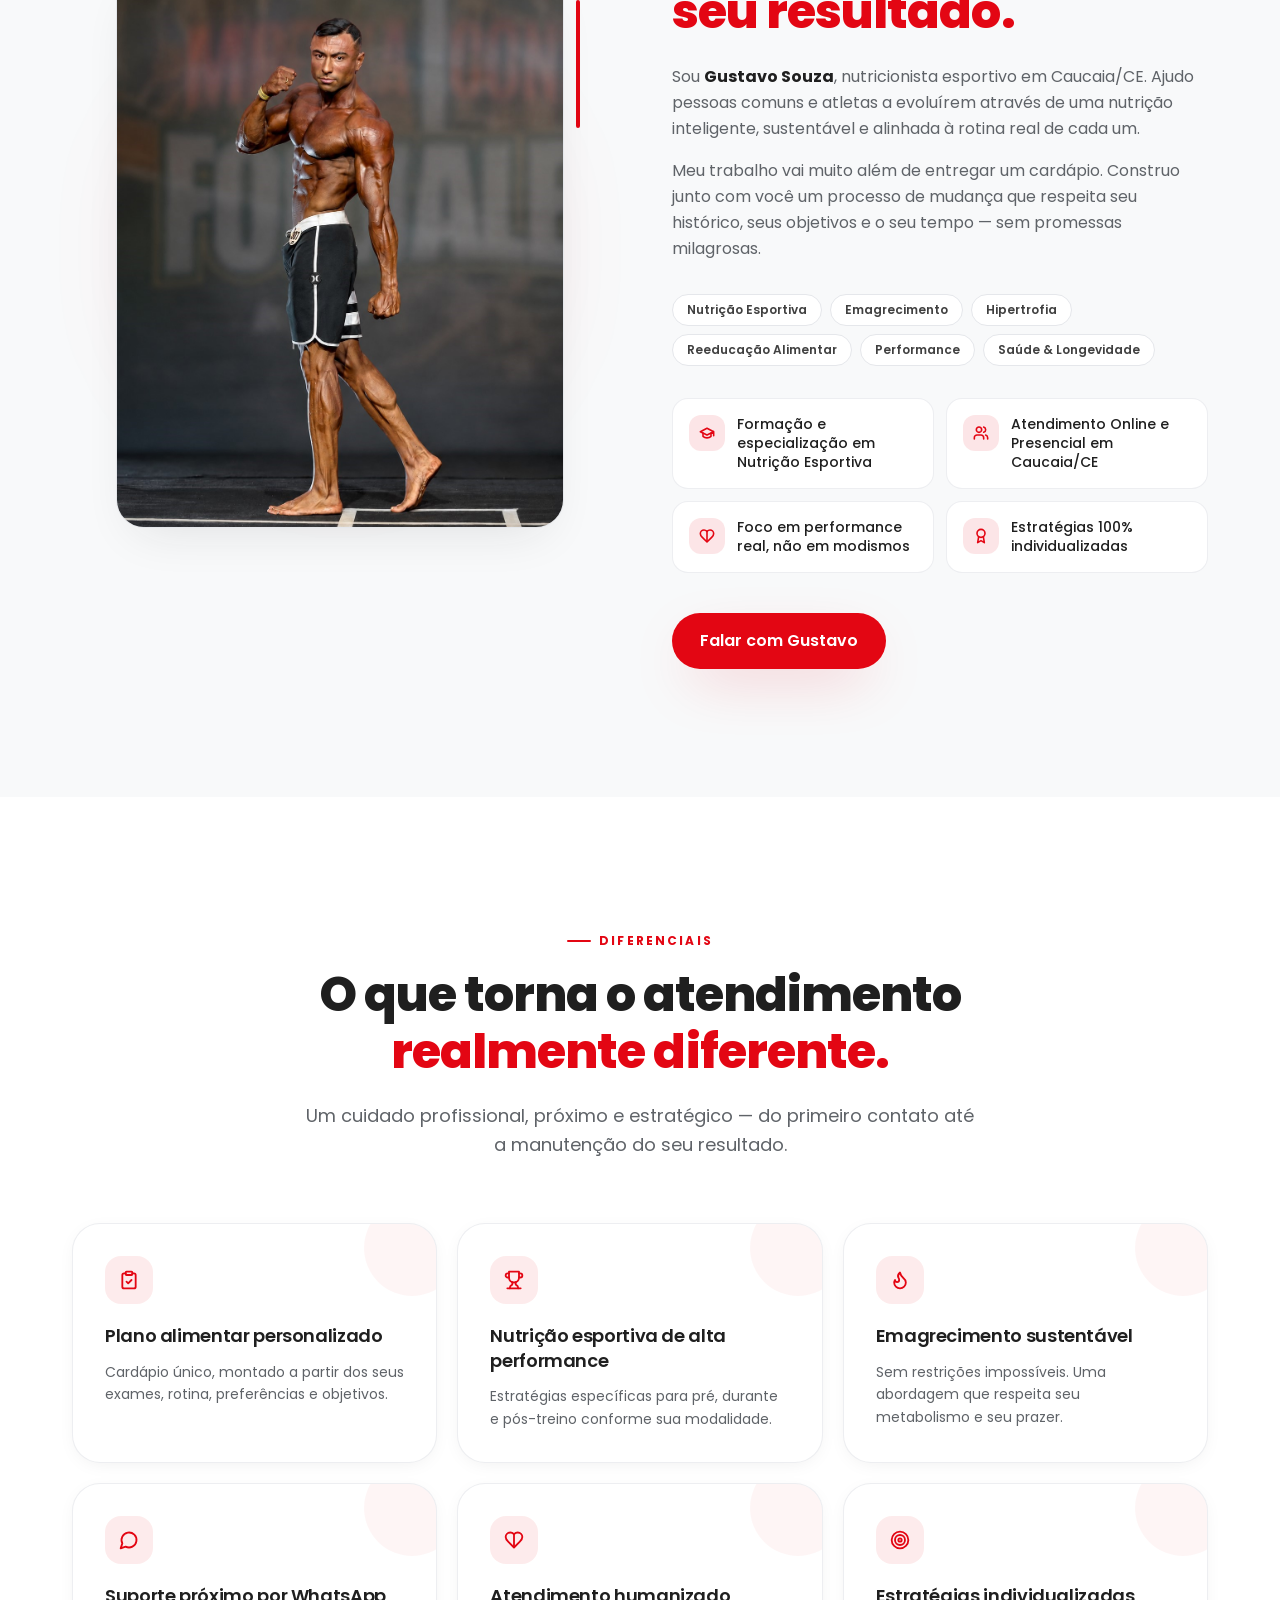
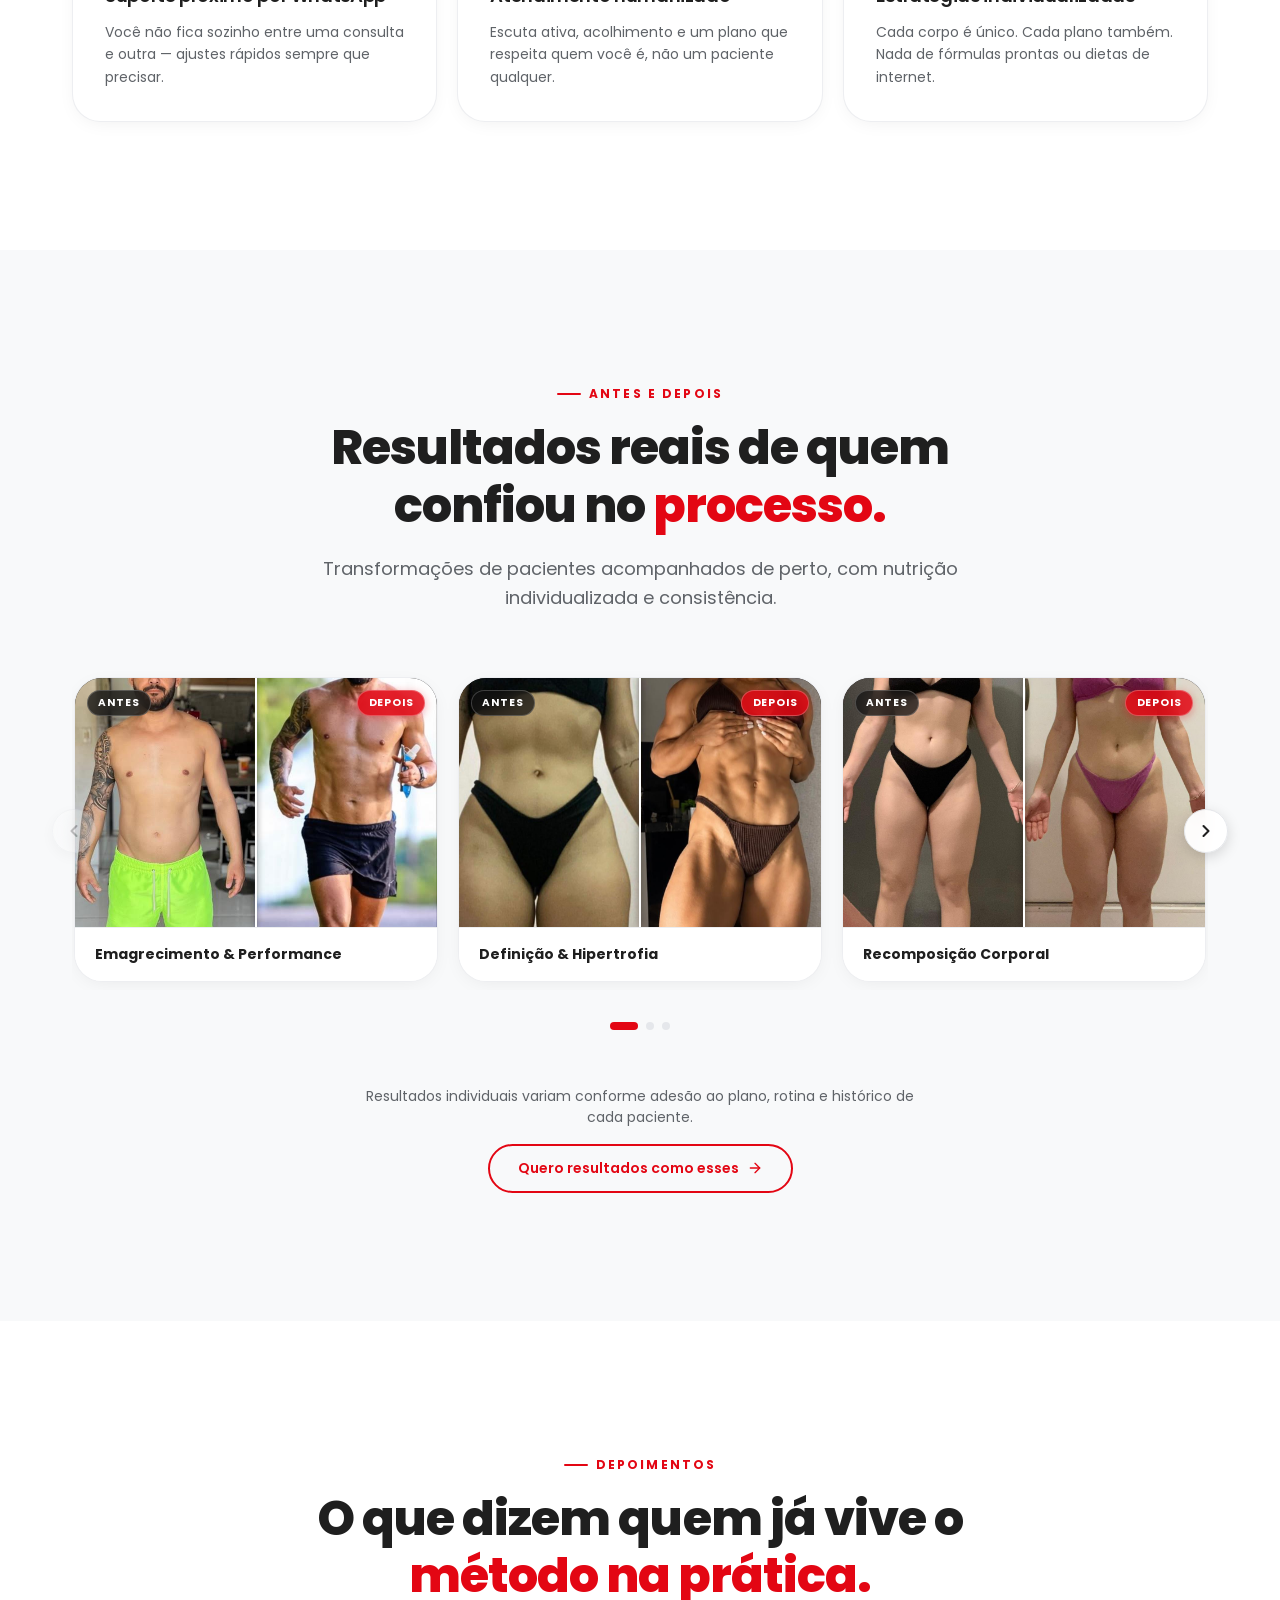
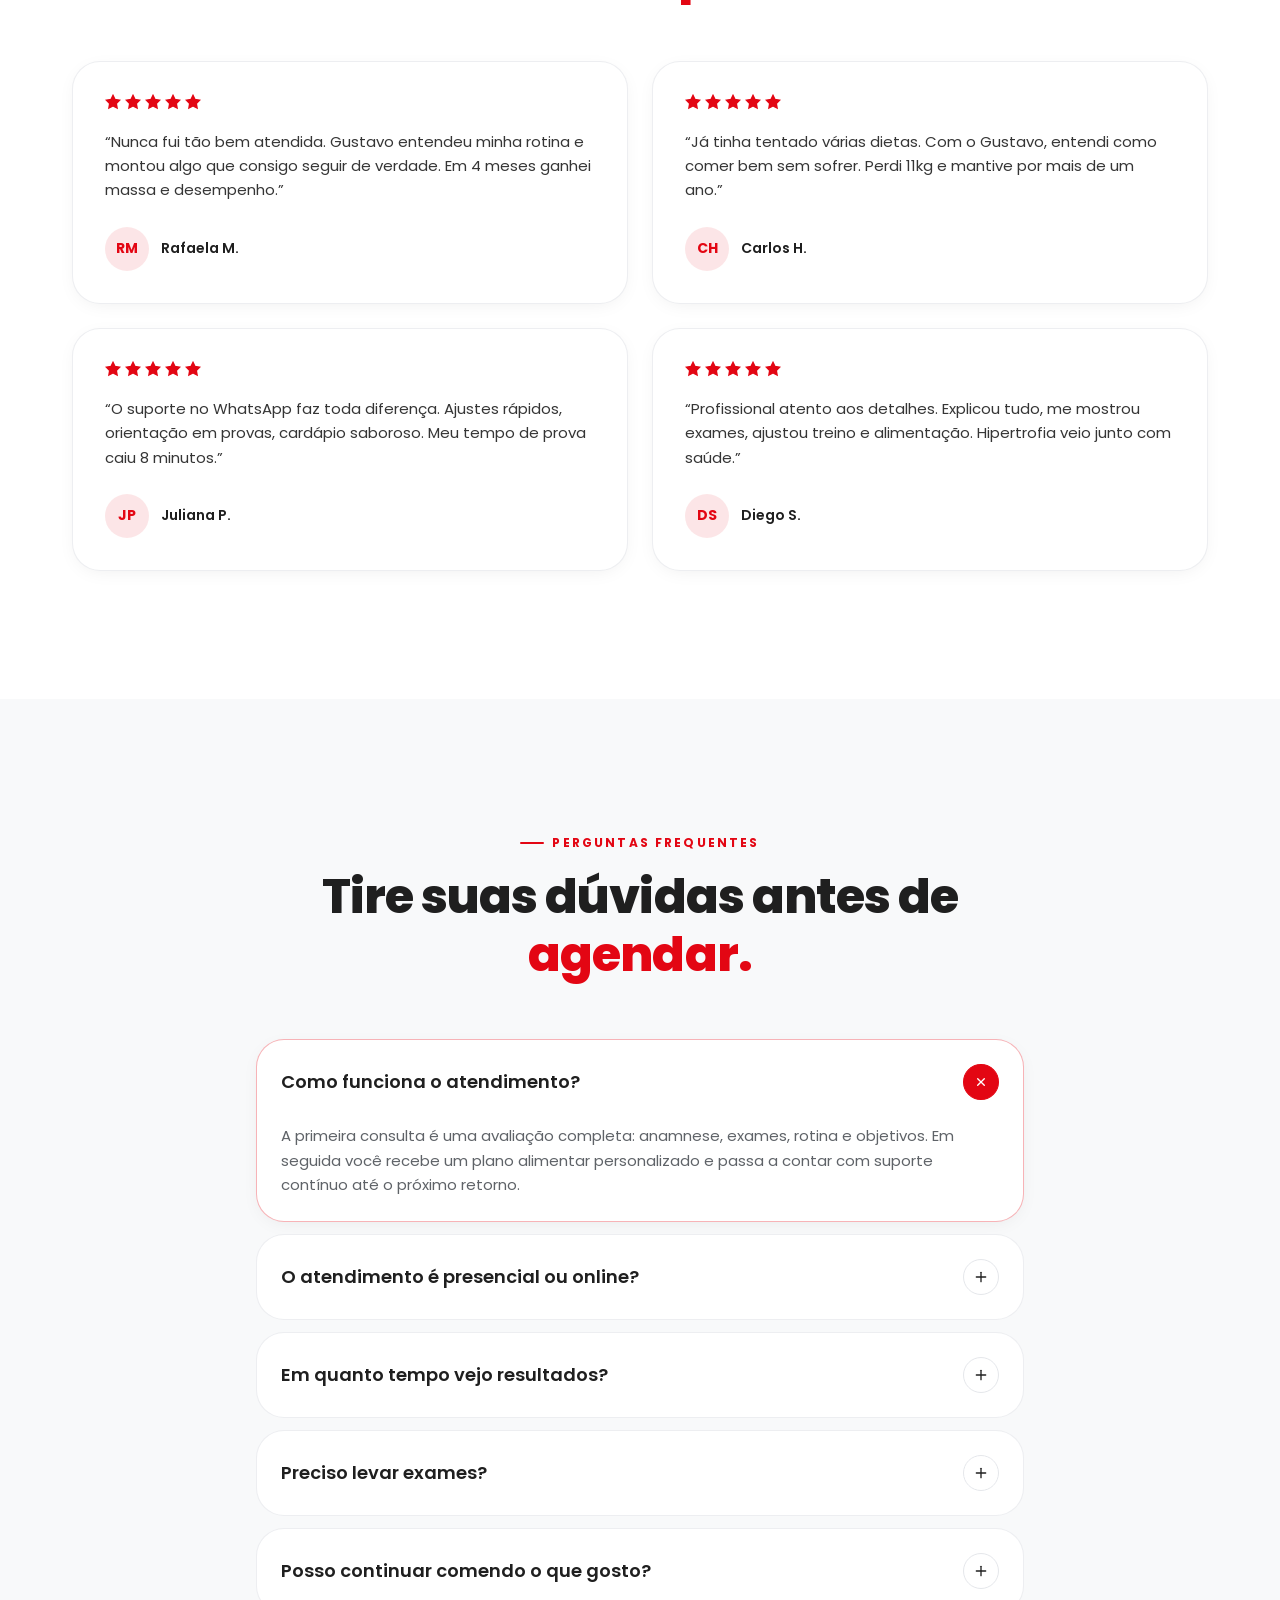
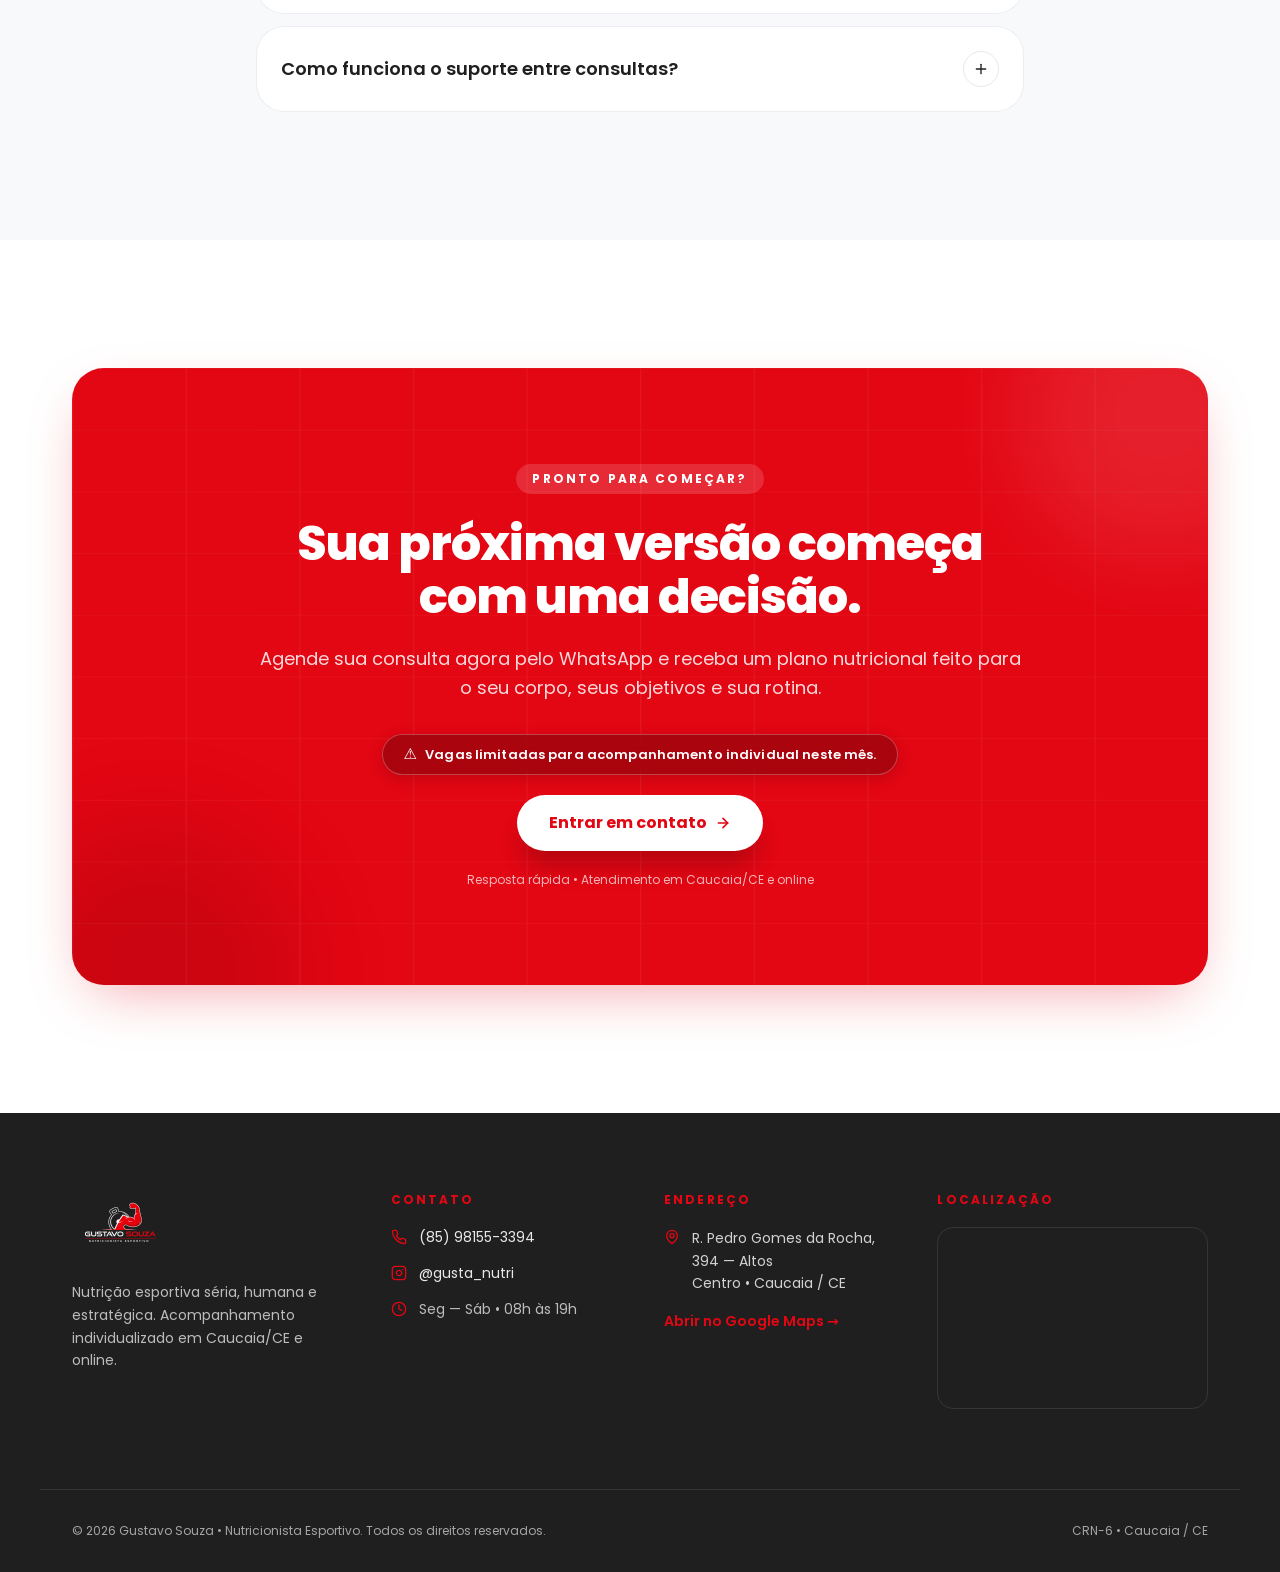
==== commit 4934a4d7: "feat: atualiza link whatsapp, adiciona instagram no rodape e cria biolink /link" ====
--- a/index.html
+++ b/index.html
@@ -860,8 +860,8 @@
               </div>
             </div>
 
-            <a href="https://wa.me/5585981553394?text=Ol%C3%A1%20Gustavo!%20Encontrei%20seu%20site%20e%20gostaria%20de%20agendar%20uma%20consulta." target="_blank" rel="noopener noreferrer" class="btn-white-cta">
-              Agendar minha consulta
+            <a href="https://wa.me/5585981553394?text=Ol%C3%A1%20Gusta%2C%20Vim%20pelo%20site%20e%20gostaria%20de%20saber%20mais%20" target="_blank" rel="noopener noreferrer" class="btn-white-cta">
+              Entrar em contato
               <svg width="16" height="16" viewBox="0 0 24 24" fill="none" stroke="currentColor" stroke-width="2.5" stroke-linecap="round" stroke-linejoin="round"><line x1="5" y1="12" x2="19" y2="12"/><polyline points="12 5 19 12 12 19"/></svg>
             </a>
             <p style="margin-top: 1.25rem; font-size: 0.75rem; color: rgba(255, 255, 255, 0.7);">
@@ -887,9 +887,15 @@
         <h3 class="footer-heading">Contato</h3>
         <ul class="footer-list">
           <li>
-            <a href="https://wa.me/5585981553394?text=Ol%C3%A1%20Gustavo!%20Encontrei%20seu%20site%20e%20gostaria%20de%20agendar%20uma%20consulta." target="_blank" rel="noopener noreferrer" class="footer-link-item">
+            <a href="https://wa.me/5585981553394?text=Ol%C3%A1%20Gusta%2C%20Vim%20pelo%20site%20e%20gostaria%20de%20saber%20mais%20" target="_blank" rel="noopener noreferrer" class="footer-link-item">
               <svg class="footer-icon" viewBox="0 0 24 24" fill="none" stroke="currentColor" stroke-width="2" stroke-linecap="round" stroke-linejoin="round"><path d="M22 16.92v3a2 2 0 0 1-2.18 2 19.79 19.79 0 0 1-8.63-3.07 19.5 19.5 0 0 1-6-6 19.79 19.79 0 0 1-3.07-8.67A2 2 0 0 1 4.11 2h3a2 2 0 0 1 2 1.72 12.84 12.84 0 0 0 .7 2.81 2 2 0 0 1-.45 2.11L8.09 9.91a16 16 0 0 0 6 6l1.27-1.27a2 2 0 0 1 2.11-.45 12.84 12.84 0 0 0 2.81.7A2 2 0 0 1 22 16.92z"/></svg>
               (85) 98155-3394
+            </a>
+          </li>
+          <li>
+            <a href="https://www.instagram.com/gusta_nutri/" target="_blank" rel="noopener noreferrer" class="footer-link-item">
+              <svg class="footer-icon" viewBox="0 0 24 24" fill="none" stroke="currentColor" stroke-width="2" stroke-linecap="round" stroke-linejoin="round"><rect width="20" height="20" x="2" y="2" rx="5" ry="5"/><path d="M16 11.37A4 4 0 1 1 12.63 8 4 4 0 0 1 16 11.37z"/><line x1="17.5" x2="17.51" y1="6.5" y2="6.5"/></svg>
+              @gusta_nutri
             </a>
           </li>
           <li class="footer-link-item" style="color: rgba(255, 255, 255, 0.7);">
@@ -930,7 +936,7 @@
   </footer>
 
   <!-- Floating Actions -->
-  <a href="https://wa.me/5585981553394?text=Ol%C3%A1%20Gustavo!%20Encontrei%20seu%20site%20e%20gostaria%20de%20agendar%20uma%20consulta." target="_blank" rel="noopener noreferrer" aria-label="Falar no WhatsApp" class="btn-floating-whatsapp">
+  <a href="https://wa.me/5585981553394?text=Ol%C3%A1%20Gusta%2C%20Vim%20pelo%20site%20e%20gostaria%20de%20saber%20mais%20" target="_blank" rel="noopener noreferrer" aria-label="Falar no WhatsApp" class="btn-floating-whatsapp">
     <svg viewBox="0 0 24 24" aria-hidden="true"><path d="M17.472 14.382c-.297-.149-1.758-.867-2.03-.967-.273-.099-.471-.148-.67.15-.197.297-.767.966-.94 1.164-.173.199-.347.223-.644.075-.297-.15-1.255-.463-2.39-1.475-.883-.788-1.48-1.761-1.653-2.059-.173-.297-.019-.458.13-.606.134-.133.298-.347.446-.52.15-.174.199-.298.298-.497.099-.198.05-.371-.025-.52-.075-.149-.669-1.612-.916-2.207-.242-.579-.487-.5-.669-.51l-.57-.01c-.198 0-.52.074-.792.372s-1.04 1.016-1.04 2.479 1.065 2.876 1.213 3.074c.149.198 2.095 3.2 5.076 4.487.71.306 1.263.489 1.694.626.712.226 1.36.194 1.872.118.571-.085 1.758-.719 2.006-1.413.248-.694.248-1.289.173-1.413-.074-.124-.272-.198-.57-.347zM12.017 2C6.485 2 2.02 6.465 2.02 12c0 1.867.545 3.68 1.556 5.24L2 22l4.867-1.523A9.955 9.955 0 0 0 12.017 22c5.532 0 9.997-4.465 9.997-10s-4.465-10-9.997-10zM12.017 20.15a8.144 8.144 0 0 1-4.148-1.135l-.297-.177-3.075.962.982-2.995-.194-.309a8.13 8.13 0 0 1-1.248-4.348c0-4.501 3.664-8.165 8.165-8.165 2.18 0 4.229.85 5.771 2.394a8.116 8.116 0 0 1 2.393 5.771c0 4.501-3.663 8.165-8.165 8.165z"/></svg>
   </a>
 
